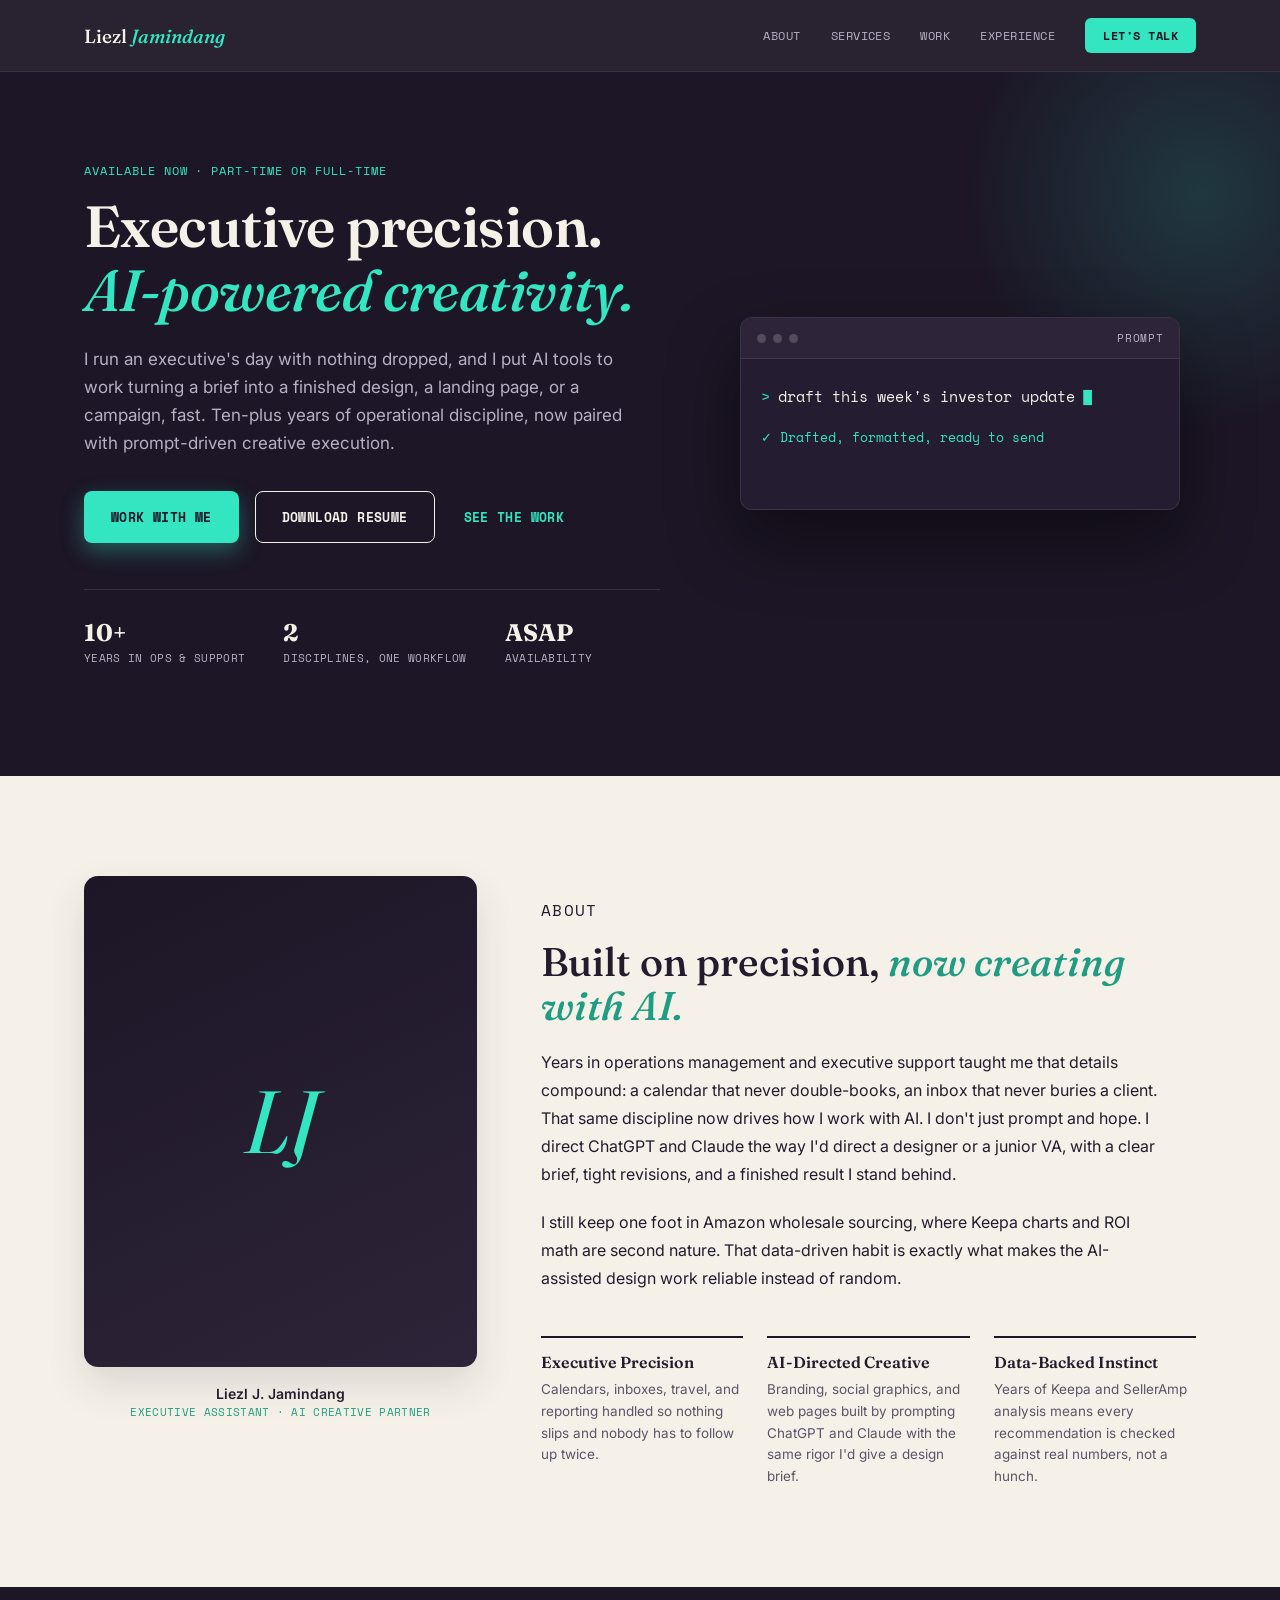
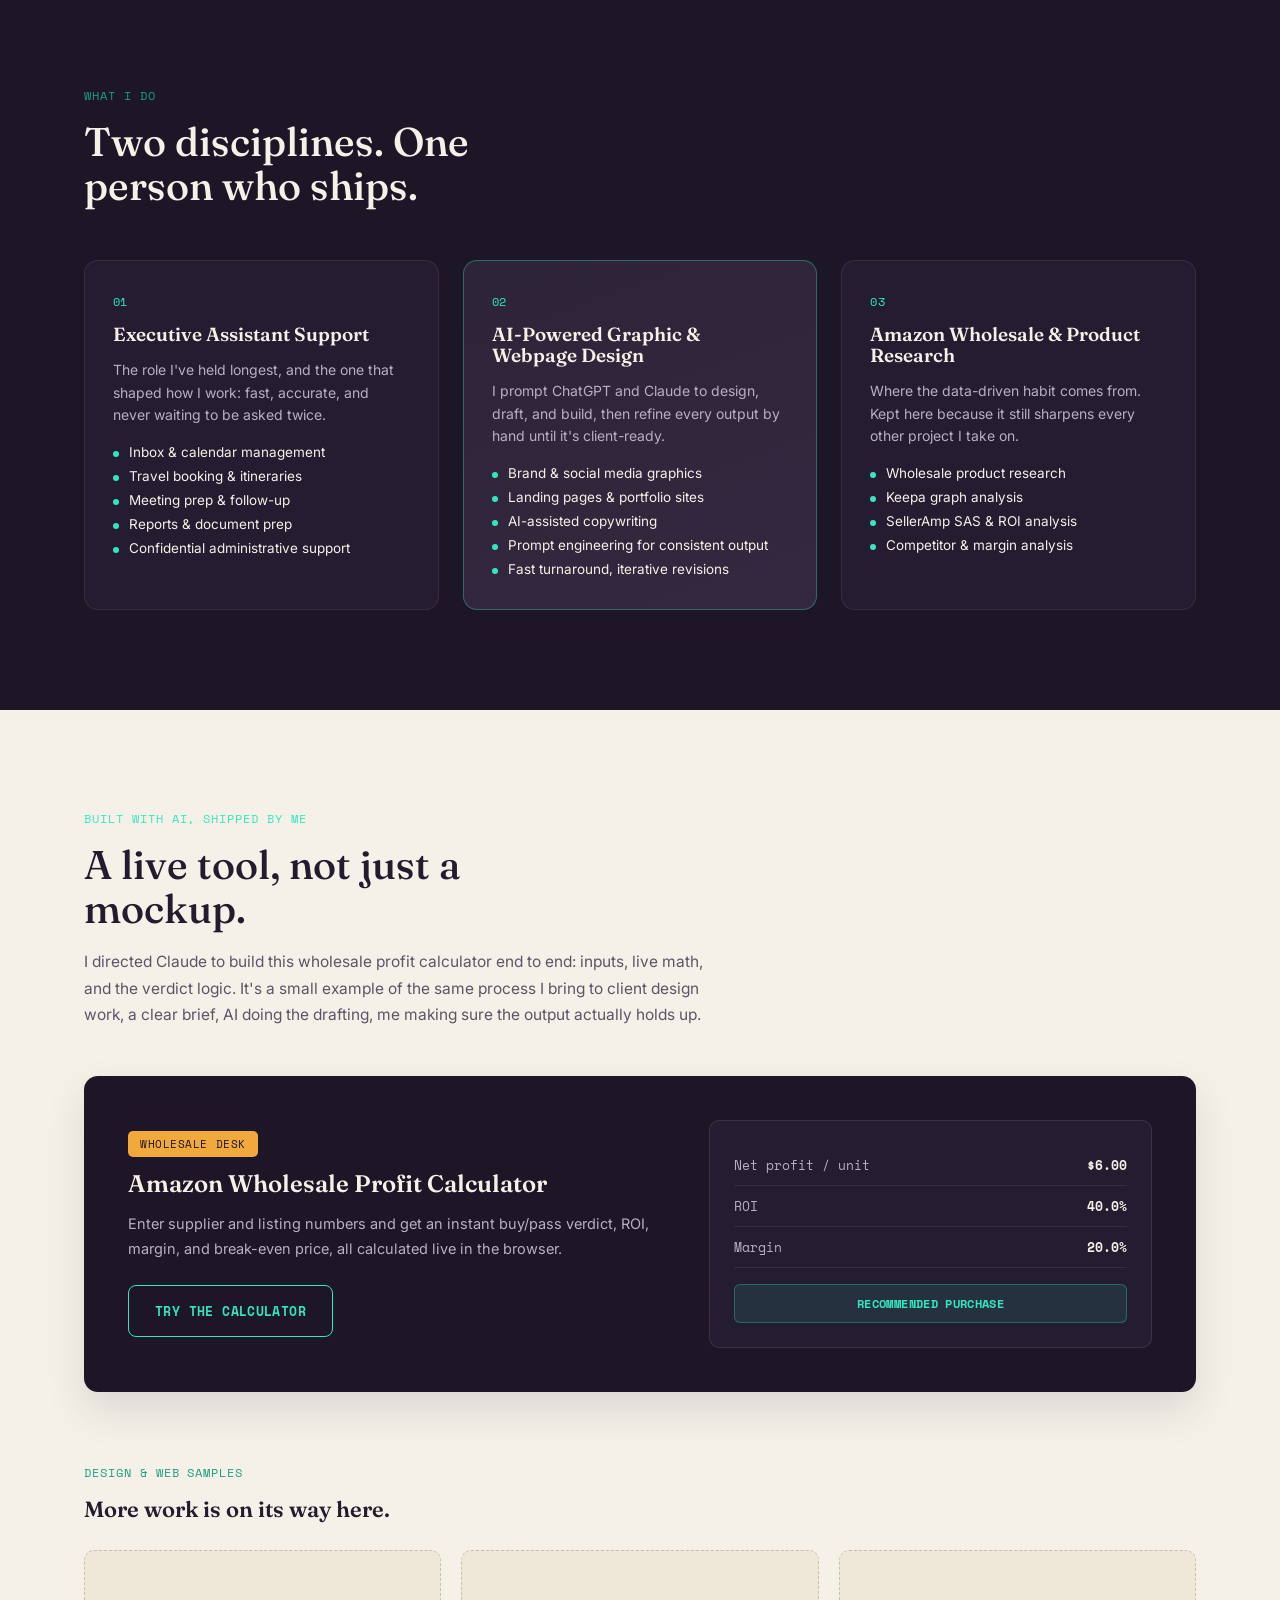
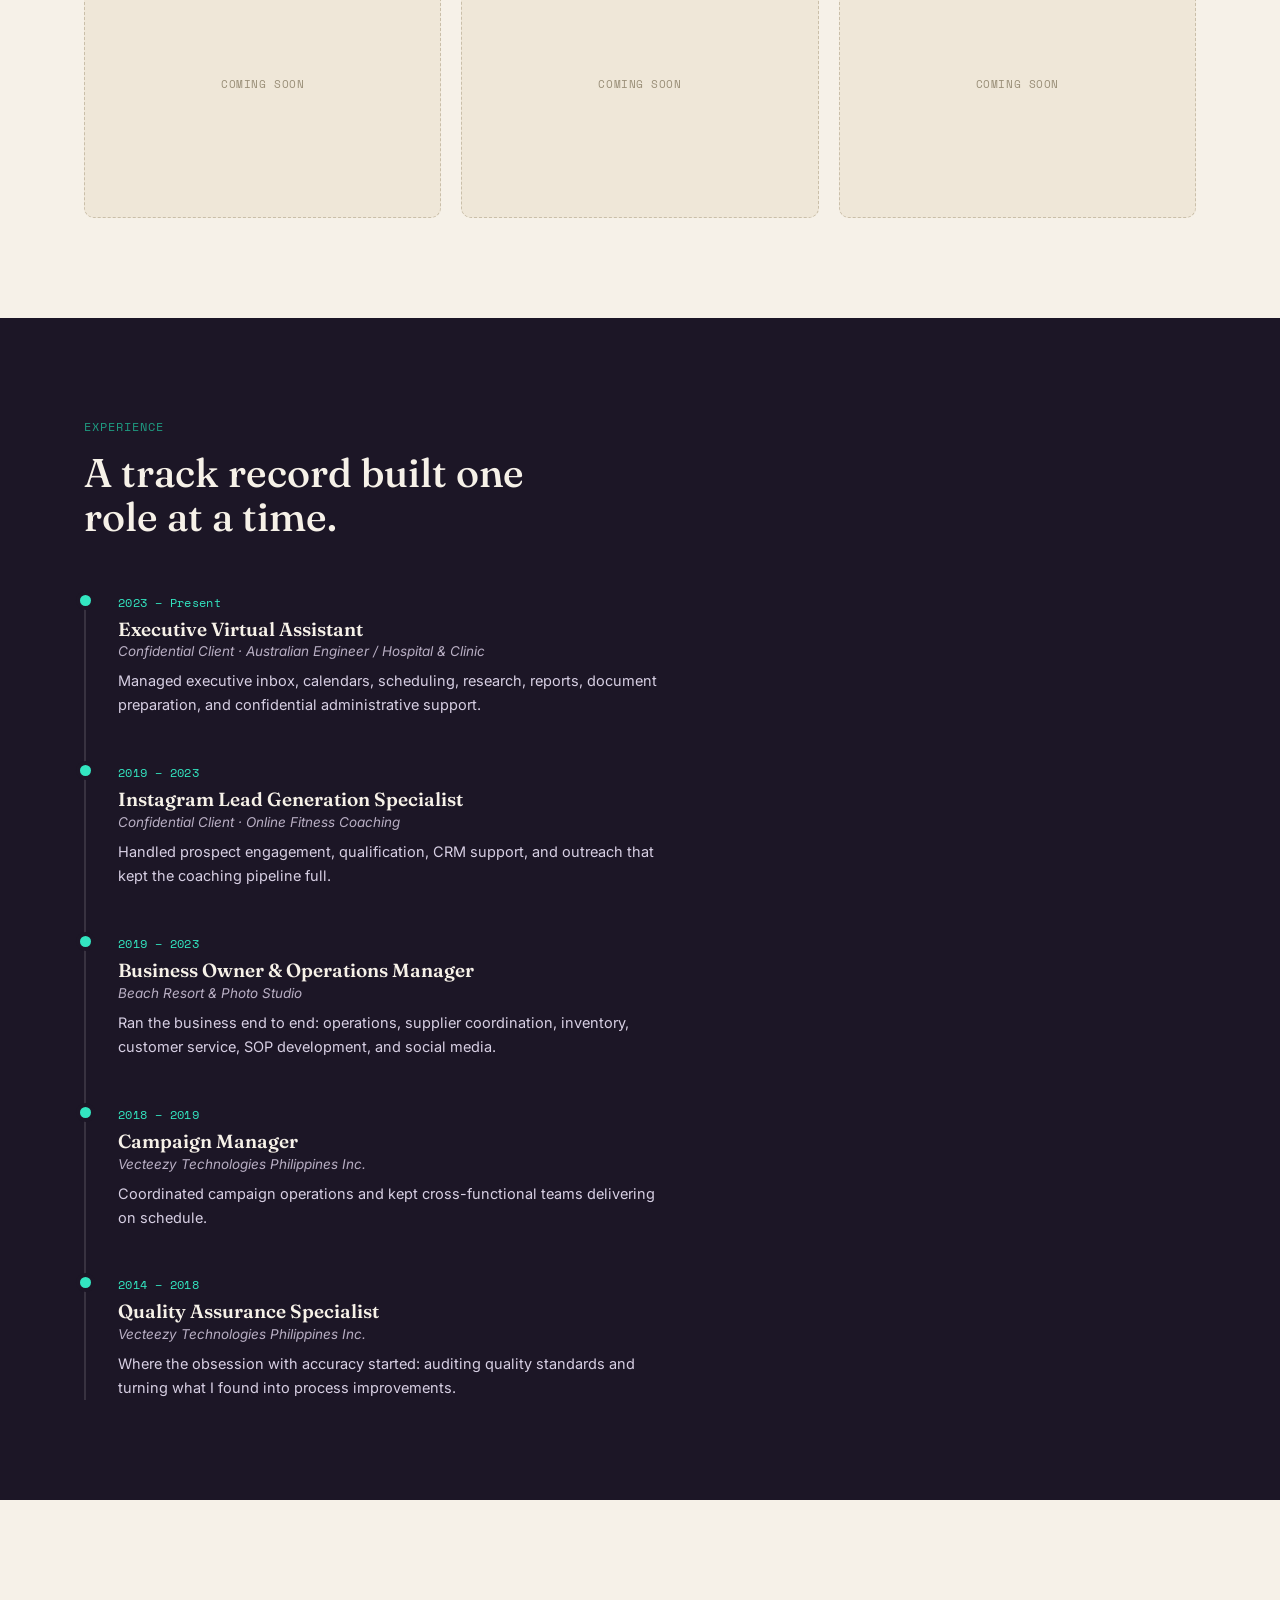
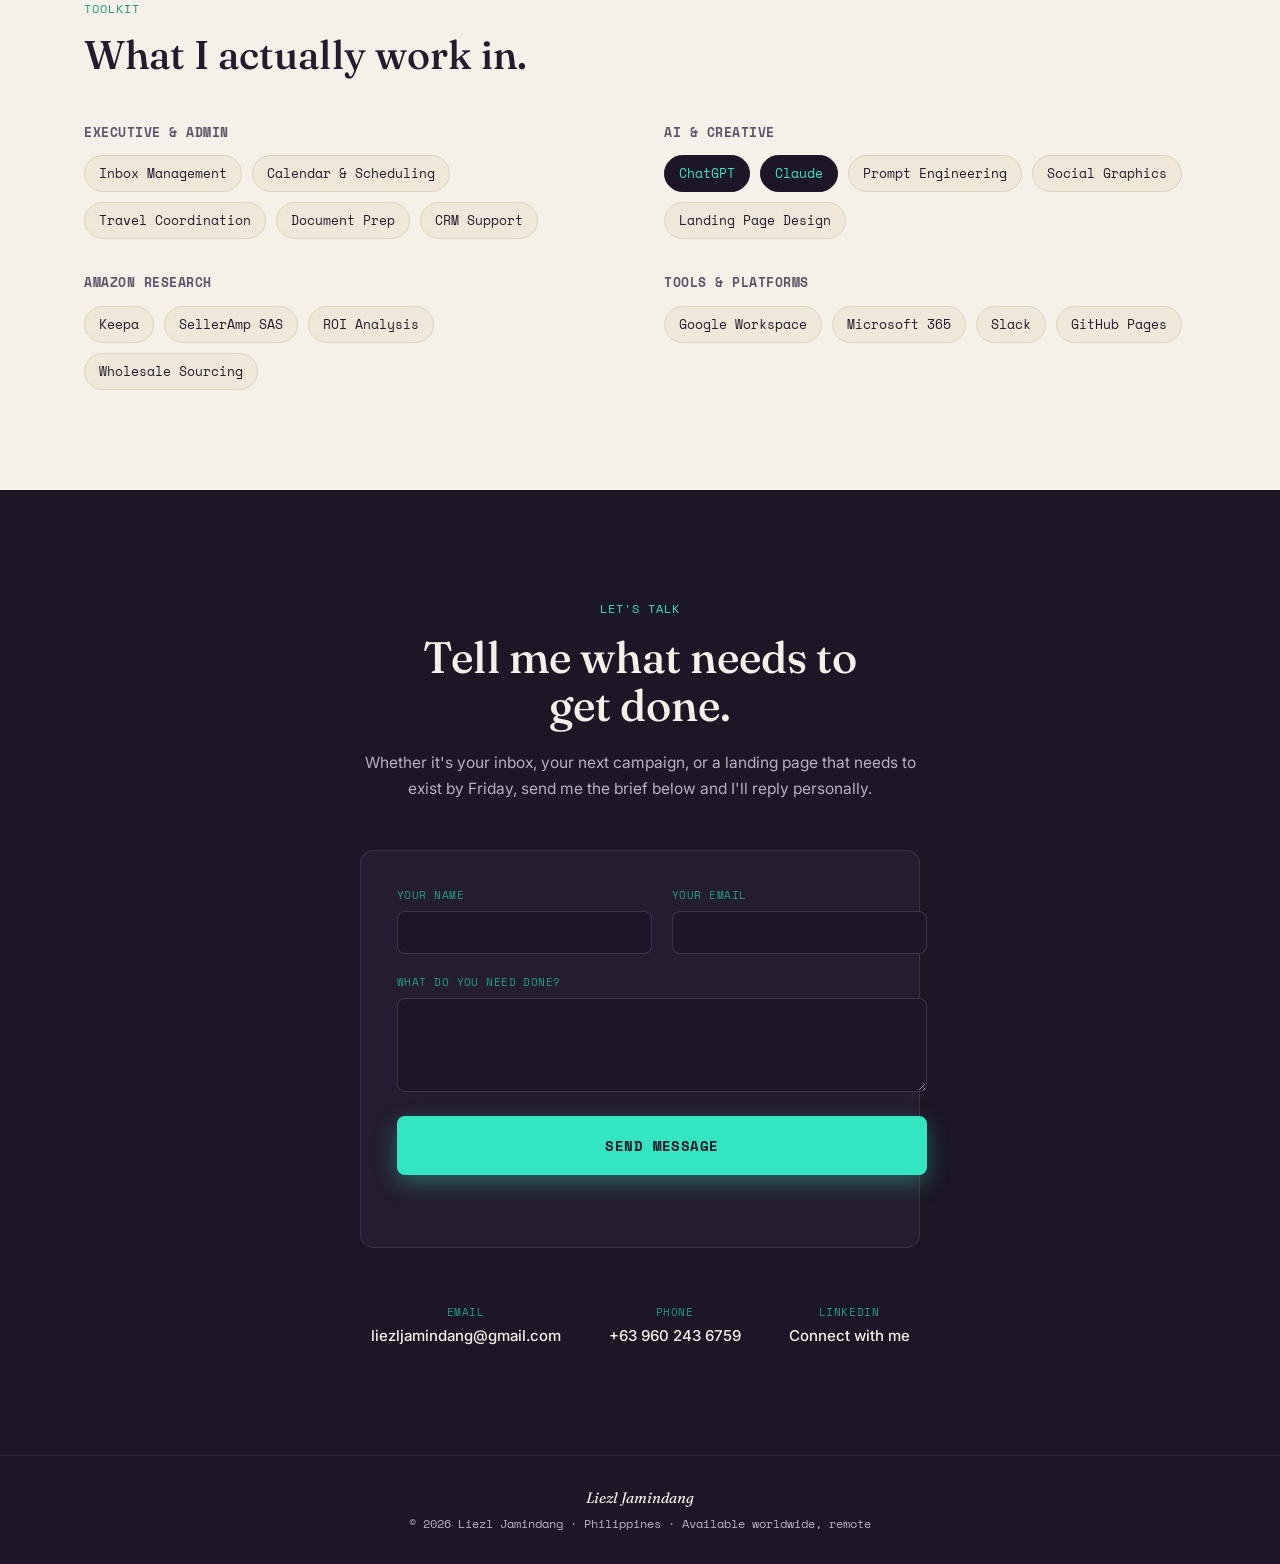
==== index.html @ a55df488 "Add files via upload" ====
<!DOCTYPE html>
<html lang="en">
<head>
<meta charset="UTF-8">
<meta name="viewport" content="width=device-width, initial-scale=1.0">
<title>Liezl Jamindang | Executive Assistant &amp; AI-Powered Creative Partner</title>
<meta name="description" content="Liezl Jamindang — Executive Assistant, AI-powered graphic artist and webpage designer. Calendars run clean, inboxes stay at zero, and AI tools turn a brief into a finished design fast.">
<link rel="preconnect" href="https://fonts.googleapis.com">
<link rel="preconnect" href="https://fonts.gstatic.com" crossorigin>
<link href="https://fonts.googleapis.com/css2?family=Fraunces:ital,opsz,wght@0,9..144,400;0,9..144,500;0,9..144,600;0,9..144,700;1,9..144,500&family=Space+Mono:wght@400;700&family=Inter:wght@400;500;600;700&display=swap" rel="stylesheet">
<link rel="stylesheet" href="styles.css">
</head>
<body>

<!-- ============ NAV ============ -->
<header class="site-header">
  <div class="wrap header-inner">
    <a class="brand" href="#top">Liezl <em>Jamindang</em></a>
    <nav class="main-nav" id="mainNav">
      <a href="#about">About</a>
      <a href="#services">Services</a>
      <a href="#work">Work</a>
      <a href="#experience">Experience</a>
      <a href="#contact" class="nav-cta">Let's Talk</a>
    </nav>
    <button class="nav-toggle" id="navToggle" aria-label="Toggle navigation" aria-expanded="false" aria-controls="mainNav">
      <span></span><span></span><span></span>
    </button>
  </div>
</header>

<!-- ============ HERO ============ -->
<section class="hero" id="top">
  <div class="wrap hero-inner">
    <div class="hero-copy">
      <p class="eyebrow">Available now &middot; Part-time or full-time</p>
      <h1>Executive precision.<br><span class="accent">AI-powered creativity.</span></h1>
      <p class="hero-sub">I run an executive's day with nothing dropped, and I put AI tools to work turning a brief into a finished design, a landing page, or a campaign, fast. Ten-plus years of operational discipline, now paired with prompt-driven creative execution.</p>

      <div class="hero-actions">
        <a href="#contact" class="btn btn-primary">Work With Me</a>
        <a href="assets/Liezl_Jamindang_Resume.pdf" class="btn btn-outline" target="_blank" rel="noopener" download>Download Resume</a>
        <a href="#work" class="btn btn-ghost">See the Work</a>
      </div>

      <ul class="hero-stats">
        <li><strong>10+</strong><span>years in ops &amp; support</span></li>
        <li><strong>2</strong><span>disciplines, one workflow</span></li>
        <li><strong>ASAP</strong><span>availability</span></li>
      </ul>
    </div>

    <div class="hero-terminal" aria-hidden="true">
      <div class="terminal-window">
        <div class="terminal-bar">
          <span class="terminal-dot"></span><span class="terminal-dot"></span><span class="terminal-dot"></span>
          <span class="terminal-label">prompt</span>
        </div>
        <div class="terminal-body">
          <p class="terminal-line">
            <span class="terminal-prompt">&gt;</span>
            <span class="terminal-text" id="terminalText"></span><span class="terminal-cursor" id="terminalCursor">&#9608;</span>
          </p>
          <p class="terminal-result" id="terminalResult"></p>
        </div>
      </div>
    </div>
  </div>
</section>

<!-- ============ ABOUT ============ -->
<section class="about" id="about">
  <div class="wrap about-inner">
    <div class="about-portrait">
      <div class="portrait-frame">
        <span class="portrait-initials">LJ</span>
      </div>
      <p class="portrait-caption">Liezl J. Jamindang<br><span>Executive Assistant &middot; AI Creative Partner</span></p>
    </div>

    <div class="about-copy">
      <p class="eyebrow">About</p>
      <h2>Built on precision, <em>now creating with AI.</em></h2>
      <p>Years in operations management and executive support taught me that details compound: a calendar that never double-books, an inbox that never buries a client. That same discipline now drives how I work with AI. I don't just prompt and hope. I direct ChatGPT and Claude the way I'd direct a designer or a junior VA, with a clear brief, tight revisions, and a finished result I stand behind.</p>
      <p>I still keep one foot in Amazon wholesale sourcing, where Keepa charts and ROI math are second nature. That data-driven habit is exactly what makes the AI-assisted design work reliable instead of random.</p>

      <div class="pillars">
        <div class="pillar">
          <h3>Executive Precision</h3>
          <p>Calendars, inboxes, travel, and reporting handled so nothing slips and nobody has to follow up twice.</p>
        </div>
        <div class="pillar">
          <h3>AI-Directed Creative</h3>
          <p>Branding, social graphics, and web pages built by prompting ChatGPT and Claude with the same rigor I'd give a design brief.</p>
        </div>
        <div class="pillar">
          <h3>Data-Backed Instinct</h3>
          <p>Years of Keepa and SellerAmp analysis means every recommendation is checked against real numbers, not a hunch.</p>
        </div>
      </div>
    </div>
  </div>
</section>

<!-- ============ SERVICES ============ -->
<section class="services" id="services">
  <div class="wrap">
    <p class="eyebrow eyebrow-light">What I Do</p>
    <h2>Two disciplines. One person who ships.</h2>

    <div class="service-grid">
      <article class="service-card">
        <span class="service-index">01</span>
        <h3>Executive Assistant Support</h3>
        <p>The role I've held longest, and the one that shaped how I work: fast, accurate, and never waiting to be asked twice.</p>
        <ul>
          <li>Inbox &amp; calendar management</li>
          <li>Travel booking &amp; itineraries</li>
          <li>Meeting prep &amp; follow-up</li>
          <li>Reports &amp; document prep</li>
          <li>Confidential administrative support</li>
        </ul>
      </article>

      <article class="service-card service-card-accent">
        <span class="service-index">02</span>
        <h3>AI-Powered Graphic &amp; Webpage Design</h3>
        <p>I prompt ChatGPT and Claude to design, draft, and build, then refine every output by hand until it's client-ready.</p>
        <ul>
          <li>Brand &amp; social media graphics</li>
          <li>Landing pages &amp; portfolio sites</li>
          <li>AI-assisted copywriting</li>
          <li>Prompt engineering for consistent output</li>
          <li>Fast turnaround, iterative revisions</li>
        </ul>
      </article>

      <article class="service-card">
        <span class="service-index">03</span>
        <h3>Amazon Wholesale &amp; Product Research</h3>
        <p>Where the data-driven habit comes from. Kept here because it still sharpens every other project I take on.</p>
        <ul>
          <li>Wholesale product research</li>
          <li>Keepa graph analysis</li>
          <li>SellerAmp SAS &amp; ROI analysis</li>
          <li>Competitor &amp; margin analysis</li>
        </ul>
      </article>
    </div>
  </div>
</section>

<!-- ============ FEATURED BUILD ============ -->
<section class="build" id="work">
  <div class="wrap build-inner">
    <p class="eyebrow">Built With AI, Shipped By Me</p>
    <h2>A live tool, not just a mockup.</h2>
    <p class="build-sub">I directed Claude to build this wholesale profit calculator end to end: inputs, live math, and the verdict logic. It's a small example of the same process I bring to client design work, a clear brief, AI doing the drafting, me making sure the output actually holds up.</p>

    <div class="build-card">
      <div class="build-card-copy">
        <span class="build-tag">Wholesale Desk</span>
        <h3>Amazon Wholesale Profit Calculator</h3>
        <p>Enter supplier and listing numbers and get an instant buy/pass verdict, ROI, margin, and break-even price, all calculated live in the browser.</p>
        <a href="https://profit-vibe-calculator-liezljamindang.replit.app" class="btn btn-outline" target="_blank" rel="noopener">Try the Calculator</a>
      </div>
      <div class="build-card-preview" aria-hidden="true">
        <div class="preview-row"><span>Net profit / unit</span><strong>$6.00</strong></div>
        <div class="preview-row"><span>ROI</span><strong>40.0%</strong></div>
        <div class="preview-row"><span>Margin</span><strong>20.0%</strong></div>
        <div class="preview-verdict">Recommended Purchase</div>
      </div>
    </div>

    <div class="portfolio-note">
      <p class="eyebrow eyebrow-light">Design &amp; Web Samples</p>
      <h3>More work is on its way here.</h3>
      <div class="portfolio-grid">
        <div class="portfolio-placeholder"><span>Coming Soon</span></div>
        <div class="portfolio-placeholder"><span>Coming Soon</span></div>
        <div class="portfolio-placeholder"><span>Coming Soon</span></div>
      </div>
    </div>
  </div>
</section>

<!-- ============ EXPERIENCE ============ -->
<section class="experience" id="experience">
  <div class="wrap">
    <p class="eyebrow eyebrow-light">Experience</p>
    <h2>A track record built one role at a time.</h2>

    <div class="timeline">
      <div class="timeline-item">
        <span class="timeline-date">2023 &ndash; Present</span>
        <h3>Executive Virtual Assistant</h3>
        <p class="timeline-org">Confidential Client &middot; Australian Engineer / Hospital &amp; Clinic</p>
        <p>Managed executive inbox, calendars, scheduling, research, reports, document preparation, and confidential administrative support.</p>
      </div>
      <div class="timeline-item">
        <span class="timeline-date">2019 &ndash; 2023</span>
        <h3>Instagram Lead Generation Specialist</h3>
        <p class="timeline-org">Confidential Client &middot; Online Fitness Coaching</p>
        <p>Handled prospect engagement, qualification, CRM support, and outreach that kept the coaching pipeline full.</p>
      </div>
      <div class="timeline-item">
        <span class="timeline-date">2019 &ndash; 2023</span>
        <h3>Business Owner &amp; Operations Manager</h3>
        <p class="timeline-org">Beach Resort &amp; Photo Studio</p>
        <p>Ran the business end to end: operations, supplier coordination, inventory, customer service, SOP development, and social media.</p>
      </div>
      <div class="timeline-item">
        <span class="timeline-date">2018 &ndash; 2019</span>
        <h3>Campaign Manager</h3>
        <p class="timeline-org">Vecteezy Technologies Philippines Inc.</p>
        <p>Coordinated campaign operations and kept cross-functional teams delivering on schedule.</p>
      </div>
      <div class="timeline-item">
        <span class="timeline-date">2014 &ndash; 2018</span>
        <h3>Quality Assurance Specialist</h3>
        <p class="timeline-org">Vecteezy Technologies Philippines Inc.</p>
        <p>Where the obsession with accuracy started: auditing quality standards and turning what I found into process improvements.</p>
      </div>
    </div>
  </div>
</section>

<!-- ============ SKILLS ============ -->
<section class="skills">
  <div class="wrap">
    <p class="eyebrow eyebrow-light">Toolkit</p>
    <h2>What I actually work in.</h2>

    <div class="skills-grid">
      <div class="skill-group">
        <h3>Executive &amp; Admin</h3>
        <div class="tag-row">
          <span class="tag">Inbox Management</span>
          <span class="tag">Calendar &amp; Scheduling</span>
          <span class="tag">Travel Coordination</span>
          <span class="tag">Document Prep</span>
          <span class="tag">CRM Support</span>
        </div>
      </div>
      <div class="skill-group">
        <h3>AI &amp; Creative</h3>
        <div class="tag-row">
          <span class="tag tag-accent">ChatGPT</span>
          <span class="tag tag-accent">Claude</span>
          <span class="tag">Prompt Engineering</span>
          <span class="tag">Social Graphics</span>
          <span class="tag">Landing Page Design</span>
        </div>
      </div>
      <div class="skill-group">
        <h3>Amazon Research</h3>
        <div class="tag-row">
          <span class="tag">Keepa</span>
          <span class="tag">SellerAmp SAS</span>
          <span class="tag">ROI Analysis</span>
          <span class="tag">Wholesale Sourcing</span>
        </div>
      </div>
      <div class="skill-group">
        <h3>Tools &amp; Platforms</h3>
        <div class="tag-row">
          <span class="tag">Google Workspace</span>
          <span class="tag">Microsoft 365</span>
          <span class="tag">Slack</span>
          <span class="tag">GitHub Pages</span>
        </div>
      </div>
    </div>
  </div>
</section>

<!-- ============ CONTACT ============ -->
<section class="contact" id="contact">
  <div class="wrap contact-inner">
    <p class="eyebrow">Let's Talk</p>
    <h2>Tell me what needs to get done.</h2>
    <p class="contact-sub">Whether it's your inbox, your next campaign, or a landing page that needs to exist by Friday, send me the brief below and I'll reply personally.</p>

    <form class="contact-form" id="contactForm" novalidate>
      <div class="form-row">
        <label for="cfName">Your name</label>
        <input type="text" id="cfName" name="name" required autocomplete="name">
      </div>
      <div class="form-row">
        <label for="cfEmail">Your email</label>
        <input type="email" id="cfEmail" name="email" required autocomplete="email">
      </div>
      <div class="form-row form-row-full">
        <label for="cfMessage">What do you need done?</label>
        <textarea id="cfMessage" name="message" rows="4" required></textarea>
      </div>
      <button type="submit" class="btn btn-primary btn-large form-submit">Send Message</button>
      <p class="form-status" id="formStatus" role="status" aria-live="polite"></p>
    </form>

    <div class="contact-links">
      <a href="mailto:liezljamindang@gmail.com" class="contact-link">
        <span class="contact-label">Email</span>
        <span>liezljamindang@gmail.com</span>
      </a>
      <a href="tel:+639602436759" class="contact-link">
        <span class="contact-label">Phone</span>
        <span>+63 960 243 6759</span>
      </a>
      <a href="#" class="contact-link" id="linkedinLink">
        <span class="contact-label">LinkedIn</span>
        <span>Connect with me</span>
      </a>
    </div>
  </div>
</section>

<!-- ============ FOOTER ============ -->
<footer class="site-footer">
  <div class="wrap footer-inner">
    <span class="footer-brand">Liezl Jamindang</span>
    <p class="footer-copy">&copy; <span id="year"></span> Liezl Jamindang &middot; Philippines &middot; Available worldwide, remote</p>
  </div>
</footer>

<script src="script.js"></script>
</body>
</html>
---- styles.css ----
/* ============================================
   Design tokens
   ============================================ */
:root{
  --ink:#1C1626;
  --ink-2:#241C30;
  --ink-3:#2E2439;
  --paper:#F6F1E8;
  --paper-2:#EFE7D8;
  --cyan:#33E6C1;
  --cyan-dim:#1F9C82;
  --gold:#F2A93C;
  --muted:#B9AFC4;
  --charcoal:#241C2E;
  --white:#FFFFFF;

  --font-display:'Fraunces', serif;
  --font-mono:'Space Mono', monospace;
  --font-body:'Inter', sans-serif;

  --radius:14px;
  --wrap:1160px;
  --shadow-card:0 18px 40px rgba(28,22,38,0.12);
}

*,*::before,*::after{ box-sizing:border-box; }
html{ scroll-behavior:smooth; }
body{
  margin:0;
  font-family:var(--font-body);
  color:var(--charcoal);
  background:var(--paper);
  -webkit-font-smoothing:antialiased;
}
img{ max-width:100%; display:block; }
a{ color:inherit; text-decoration:none; }
ul{ list-style:none; margin:0; padding:0; }
h1,h2,h3{ font-family:var(--font-display); margin:0; line-height:1.1; }
p{ margin:0; }

.wrap{ max-width:var(--wrap); margin:0 auto; padding:0 24px; }

:focus-visible{ outline:3px solid var(--cyan); outline-offset:3px; }

@media (prefers-reduced-motion: reduce){
  *{ animation-duration:0.001ms !important; animation-iteration-count:1 !important; transition-duration:0.001ms !important; scroll-behavior:auto !important; }
}

/* ============================================
   Buttons
   ============================================ */
.btn{
  display:inline-flex;
  align-items:center;
  justify-content:center;
  gap:8px;
  font-family:var(--font-mono);
  font-weight:700;
  font-size:13px;
  letter-spacing:0.03em;
  text-transform:uppercase;
  padding:15px 26px;
  border-radius:8px;
  border:1.5px solid transparent;
  cursor:pointer;
  transition:transform 0.15s ease, box-shadow 0.15s ease, background 0.15s ease, color 0.15s ease;
}
.btn-primary{
  background:var(--cyan);
  color:var(--ink);
  box-shadow:0 8px 22px rgba(51,230,193,0.35);
}
.btn-primary:hover{ transform:translateY(-2px); box-shadow:0 14px 28px rgba(51,230,193,0.45); }
.btn-outline{
  background:transparent;
  border-color:currentColor;
  color:inherit;
}
.btn-outline:hover{ background:var(--charcoal); color:var(--paper); border-color:var(--charcoal); }
.btn-ghost{
  background:transparent;
  border-color:transparent;
  color:var(--cyan);
  padding:15px 12px;
}
.btn-ghost:hover{ color:var(--paper); }
.btn-large{ padding:18px 36px; font-size:14px; margin-top:36px; }

/* ============================================
   Header
   ============================================ */
.site-header{
  position:sticky; top:0; z-index:50;
  background:rgba(28,22,38,0.94);
  border-bottom:1px solid rgba(255,255,255,0.08);
}
.header-inner{
  display:flex; align-items:center; justify-content:space-between;
  padding-top:18px; padding-bottom:18px;
}
.brand{
  font-family:var(--font-display);
  font-size:19px;
  font-weight:500;
  color:var(--paper);
}
.brand em{ font-style:italic; color:var(--cyan); }

.main-nav{ display:flex; align-items:center; gap:30px; }
.main-nav a{
  font-family:var(--font-mono);
  font-size:12px;
  letter-spacing:0.04em;
  text-transform:uppercase;
  color:var(--muted);
  transition:color 0.15s ease;
}
.main-nav a:hover{ color:var(--cyan); }
.main-nav a.nav-cta{
  background:var(--cyan);
  color:var(--ink);
  padding:9px 18px;
  border-radius:6px;
  font-weight:700;
}
.main-nav a.nav-cta:hover{ background:var(--white); color:var(--ink); }

.nav-toggle{
  display:none;
  flex-direction:column;
  gap:5px;
  background:none;
  border:none;
  cursor:pointer;
  padding:8px;
}
.nav-toggle span{ width:24px; height:2px; background:var(--paper); display:block; transition:transform 0.25s ease, opacity 0.25s ease; }
.nav-toggle.is-active span:nth-child(1){ transform:translateY(7px) rotate(45deg); }
.nav-toggle.is-active span:nth-child(2){ opacity:0; }
.nav-toggle.is-active span:nth-child(3){ transform:translateY(-7px) rotate(-45deg); }

/* ============================================
   Hero
   ============================================ */
.hero{
  background:var(--ink);
  color:var(--paper);
  padding:90px 0 110px;
  position:relative;
  overflow:hidden;
}
.hero::before{
  content:'';
  position:absolute;
  top:-120px; right:-160px;
  width:480px; height:480px;
  border-radius:50%;
  background:radial-gradient(circle, rgba(51,230,193,0.16) 0%, transparent 70%);
  pointer-events:none;
}
.hero-inner{
  position:relative; z-index:1;
  display:grid;
  grid-template-columns:1.1fr 0.9fr;
  gap:64px;
  align-items:center;
}

.eyebrow{
  font-family:var(--font-mono);
  font-size:12px;
  letter-spacing:0.08em;
  text-transform:uppercase;
  color:var(--cyan);
  margin:0 0 16px;
}
.eyebrow-light{ color:var(--cyan-dim); }

.hero h1{
  font-size:clamp(36px, 4.8vw, 58px);
  font-weight:600;
  color:var(--paper);
  letter-spacing:-0.01em;
}
.hero h1 .accent{ font-style:italic; font-weight:500; color:var(--cyan); }

.hero-sub{
  margin-top:22px;
  font-size:17px;
  line-height:1.65;
  color:var(--muted);
  max-width:52ch;
}
.hero-actions{ display:flex; gap:16px; margin-top:34px; flex-wrap:wrap; }
.hero-actions .btn-outline:hover{ background:var(--cyan); color:var(--ink); border-color:var(--cyan); }

.hero-stats{
  display:flex; gap:38px;
  margin-top:46px;
  padding-top:28px;
  border-top:1px solid rgba(255,255,255,0.12);
}
.hero-stats li{ display:flex; flex-direction:column; gap:3px; }
.hero-stats strong{ font-family:var(--font-display); font-size:24px; color:var(--paper); }
.hero-stats span{ font-family:var(--font-mono); font-size:11px; color:var(--muted); text-transform:uppercase; letter-spacing:0.03em; }

/* Terminal signature */
.hero-terminal{ justify-self:center; width:100%; max-width:440px; }
.terminal-window{
  background:var(--ink-2);
  border:1px solid rgba(255,255,255,0.1);
  border-radius:12px;
  box-shadow:0 30px 70px rgba(0,0,0,0.45);
  overflow:hidden;
}
.terminal-bar{
  display:flex; align-items:center; gap:7px;
  padding:12px 16px;
  background:var(--ink-3);
  border-bottom:1px solid rgba(255,255,255,0.08);
}
.terminal-dot{ width:9px; height:9px; border-radius:50%; background:rgba(255,255,255,0.18); }
.terminal-label{
  margin-left:auto;
  font-family:var(--font-mono);
  font-size:10.5px;
  letter-spacing:0.06em;
  text-transform:uppercase;
  color:var(--muted);
}
.terminal-body{ padding:26px 20px 30px; min-height:150px; }
.terminal-line{
  font-family:var(--font-mono);
  font-size:14.5px;
  color:var(--paper);
  line-height:1.6;
  display:flex;
  flex-wrap:wrap;
  gap:8px;
  margin:0;
}
.terminal-prompt{ color:var(--cyan); }
.terminal-text{ word-break:break-word; }
.terminal-cursor{
  color:var(--cyan);
  animation:cursorBlink 1s steps(1) infinite;
}
@keyframes cursorBlink{ 50%{ opacity:0; } }
.terminal-result{
  margin-top:18px;
  font-family:var(--font-mono);
  font-size:13px;
  color:var(--cyan);
  min-height:18px;
  opacity:0;
  transition:opacity 0.3s ease;
}
.terminal-result.is-visible{ opacity:1; }

/* ============================================
   About
   ============================================ */
.about{ padding:100px 0; background:var(--paper); }
.about-inner{
  display:grid;
  grid-template-columns:0.75fr 1.25fr;
  gap:64px;
  align-items:start;
}
.about-portrait{ position:sticky; top:110px; }
.portrait-frame{
  width:100%;
  aspect-ratio:4/5;
  border-radius:var(--radius);
  background:linear-gradient(155deg, var(--ink) 0%, var(--ink-3) 100%);
  display:flex;
  align-items:center;
  justify-content:center;
  box-shadow:var(--shadow-card);
}
.portrait-initials{
  font-family:var(--font-display);
  font-style:italic;
  font-size:88px;
  color:var(--cyan);
}
.portrait-caption{
  margin-top:18px;
  font-size:14px;
  font-weight:600;
  text-align:center;
}
.portrait-caption span{
  display:block;
  margin-top:2px;
  font-family:var(--font-mono);
  font-size:11px;
  font-weight:400;
  color:var(--cyan-dim);
  text-transform:uppercase;
  letter-spacing:0.03em;
}

.about-copy h2{
  font-size:clamp(28px, 3.4vw, 40px);
  font-weight:500;
}
.about-copy h2 em{ font-style:italic; color:var(--cyan-dim); }
.about-copy p{
  margin-top:20px;
  font-size:16px;
  line-height:1.75;
  color:var(--charcoal);
  max-width:62ch;
}

.pillars{
  margin-top:44px;
  display:grid;
  grid-template-columns:repeat(3, 1fr);
  gap:24px;
}
.pillar{
  border-top:2px solid var(--ink);
  padding-top:16px;
}
.pillar h3{ font-size:16px; font-weight:600; margin-bottom:8px; }
.pillar p{ font-size:13.5px; line-height:1.6; color:#5c5468; margin:0; }

/* ============================================
   Services
   ============================================ */
.services{ padding:100px 0; background:var(--ink); color:var(--paper); }
.services h2{ font-size:clamp(28px, 3.4vw, 40px); font-weight:500; margin-top:8px; max-width:20ch; }

.service-grid{
  display:grid;
  grid-template-columns:repeat(3, 1fr);
  gap:24px;
  margin-top:52px;
}
.service-card{
  background:var(--ink-2);
  border:1px solid rgba(255,255,255,0.08);
  border-radius:var(--radius);
  padding:32px 28px;
  display:flex;
  flex-direction:column;
  gap:14px;
  transition:transform 0.2s ease, border-color 0.2s ease;
}
.service-card:hover{ transform:translateY(-6px); border-color:rgba(51,230,193,0.4); }
.service-card-accent{
  background:linear-gradient(160deg, var(--ink-3) 0%, #33283f 100%);
  border-color:rgba(51,230,193,0.35);
}
.service-index{
  font-family:var(--font-mono);
  font-size:12px;
  color:var(--cyan);
  letter-spacing:0.04em;
}
.service-card h3{ font-size:19px; font-weight:600; }
.service-card > p{ font-size:14px; line-height:1.6; color:var(--muted); }
.service-card ul{ display:flex; flex-direction:column; gap:8px; margin-top:4px; }
.service-card li{
  font-size:13.5px; color:var(--paper);
  padding-left:16px; position:relative;
}
.service-card li::before{
  content:''; position:absolute; left:0; top:7px;
  width:6px; height:6px; border-radius:50%;
  background:var(--cyan);
}

/* ============================================
   Featured build
   ============================================ */
.build{ padding:100px 0; background:var(--paper); }
.build h2{ font-size:clamp(28px, 3.4vw, 40px); font-weight:500; margin-top:8px; max-width:18ch; }
.build-sub{ margin-top:18px; font-size:15.5px; line-height:1.7; color:#5c5468; max-width:62ch; }

.build-card{
  margin-top:48px;
  background:var(--ink);
  color:var(--paper);
  border-radius:var(--radius);
  padding:44px;
  display:grid;
  grid-template-columns:1.1fr 0.9fr;
  gap:40px;
  align-items:center;
  box-shadow:var(--shadow-card);
}
.build-tag{
  display:inline-block;
  font-family:var(--font-mono);
  font-size:11px;
  letter-spacing:0.05em;
  text-transform:uppercase;
  color:var(--ink);
  background:var(--gold);
  padding:5px 12px;
  border-radius:5px;
  margin-bottom:14px;
}
.build-card-copy h3{ font-size:24px; font-weight:600; margin-bottom:14px; }
.build-card-copy p{ font-size:14.5px; line-height:1.7; color:var(--muted); margin-bottom:24px; }
.build-card-copy .btn-outline{ border-color:var(--cyan); color:var(--cyan); }
.build-card-copy .btn-outline:hover{ background:var(--cyan); color:var(--ink); }

.build-card-preview{
  background:var(--ink-2);
  border:1px solid rgba(255,255,255,0.1);
  border-radius:10px;
  padding:24px;
}
.preview-row{
  display:flex; justify-content:space-between;
  padding:10px 0;
  border-bottom:1px solid rgba(255,255,255,0.08);
  font-family:var(--font-mono);
  font-size:13px;
}
.preview-row span{ color:var(--muted); }
.preview-row strong{ color:var(--paper); }
.preview-verdict{
  margin-top:16px;
  text-align:center;
  font-family:var(--font-mono);
  font-size:12px;
  font-weight:700;
  letter-spacing:0.03em;
  text-transform:uppercase;
  color:var(--cyan);
  background:rgba(51,230,193,0.1);
  border:1px solid rgba(51,230,193,0.3);
  border-radius:6px;
  padding:10px;
}

.portfolio-note{ margin-top:72px; }
.portfolio-note h3{ font-size:22px; font-weight:600; margin-top:8px; }
.portfolio-grid{
  display:grid;
  grid-template-columns:repeat(3, 1fr);
  gap:20px;
  margin-top:28px;
}
.portfolio-placeholder{
  aspect-ratio:4/3;
  border-radius:10px;
  border:1.5px dashed #cabfa9;
  background:var(--paper-2);
  display:flex;
  align-items:center;
  justify-content:center;
}
.portfolio-placeholder span{
  font-family:var(--font-mono);
  font-size:11px;
  letter-spacing:0.05em;
  text-transform:uppercase;
  color:#9a8f78;
}

/* ============================================
   Experience timeline
   ============================================ */
.experience{ padding:100px 0; background:var(--ink); color:var(--paper); }
.experience h2{ font-size:clamp(28px, 3.4vw, 40px); font-weight:500; margin-top:8px; max-width:20ch; }

.timeline{
  margin-top:52px;
  display:flex;
  flex-direction:column;
  gap:0;
  border-left:2px solid rgba(255,255,255,0.12);
}
.timeline-item{
  padding:0 0 44px 32px;
  position:relative;
}
.timeline-item::before{
  content:'';
  position:absolute;
  left:-6.5px; top:4px;
  width:11px; height:11px;
  border-radius:50%;
  background:var(--cyan);
  box-shadow:0 0 0 4px var(--ink);
}
.timeline-item:last-child{ padding-bottom:0; }
.timeline-date{
  font-family:var(--font-mono);
  font-size:12px;
  color:var(--cyan);
  letter-spacing:0.03em;
}
.timeline-item h3{ font-size:19px; font-weight:600; margin-top:8px; }
.timeline-org{ font-size:13.5px; color:var(--muted); margin-top:4px; font-style:italic; }
.timeline-item > p:last-child{ font-size:14.5px; line-height:1.65; color:#d7cfe3; margin-top:10px; max-width:60ch; }

/* ============================================
   Skills
   ============================================ */
.skills{ padding:100px 0; background:var(--paper); }
.skills h2{ font-size:clamp(28px, 3.4vw, 40px); font-weight:500; margin-top:8px; max-width:20ch; }

.skills-grid{
  margin-top:48px;
  display:grid;
  grid-template-columns:repeat(2, 1fr);
  gap:36px 48px;
}
.skill-group h3{
  font-family:var(--font-mono);
  font-size:13px;
  text-transform:uppercase;
  letter-spacing:0.04em;
  color:#5c5468;
  margin-bottom:16px;
  font-weight:700;
}
.tag-row{ display:flex; flex-wrap:wrap; gap:10px; }
.tag{
  font-family:var(--font-mono);
  font-size:12.5px;
  padding:8px 14px;
  border-radius:999px;
  background:var(--paper-2);
  border:1px solid #ddd2b8;
  color:var(--charcoal);
}
.tag-accent{
  background:var(--ink);
  color:var(--cyan);
  border-color:var(--ink);
}

/* ============================================
   Contact
   ============================================ */
.contact{ padding:110px 0; background:var(--ink); color:var(--paper); text-align:center; }
.contact h2{ font-size:clamp(30px, 4vw, 44px); font-weight:500; color:var(--paper); max-width:16ch; margin:8px auto 0; }
.contact-sub{ margin:20px auto 0; font-size:15.5px; line-height:1.7; color:var(--muted); max-width:56ch; }

.contact-form{
  margin:48px auto 0;
  max-width:560px;
  text-align:left;
  background:var(--ink-2);
  border:1px solid rgba(255,255,255,0.1);
  border-radius:var(--radius);
  padding:36px;
  display:grid;
  grid-template-columns:1fr 1fr;
  gap:20px;
}
.form-row{ display:flex; flex-direction:column; gap:8px; }
.form-row-full{ grid-column:1 / -1; }
.form-row label{
  font-family:var(--font-mono);
  font-size:11px;
  text-transform:uppercase;
  letter-spacing:0.04em;
  color:var(--cyan-dim);
}
.form-row input,
.form-row textarea{
  font-family:var(--font-body);
  font-size:14.5px;
  padding:12px 14px;
  border:1.5px solid rgba(255,255,255,0.14);
  border-radius:8px;
  background:var(--ink);
  color:var(--paper);
  transition:border-color 0.15s ease;
}
.form-row input:focus,
.form-row textarea:focus{ border-color:var(--cyan); outline:none; }
.form-row textarea{ resize:vertical; }

.form-submit{ grid-column:1 / -1; margin-top:4px; }
.form-status{
  grid-column:1 / -1;
  font-family:var(--font-mono);
  font-size:12.5px;
  min-height:16px;
  color:var(--cyan);
  text-align:center;
}
.form-status.is-error{ color:#ff8a8a; }

.contact-links{
  margin-top:56px;
  display:flex;
  justify-content:center;
  gap:48px;
  flex-wrap:wrap;
}
.contact-link{ display:flex; flex-direction:column; gap:6px; transition:color 0.15s ease; }
.contact-link:hover{ color:var(--cyan); }
.contact-label{
  font-family:var(--font-mono);
  font-size:11px;
  text-transform:uppercase;
  letter-spacing:0.05em;
  color:var(--cyan-dim);
}
.contact-link > span:last-child{ font-size:15px; font-weight:500; }

/* ============================================
   Footer
   ============================================ */
.site-footer{ background:var(--ink); border-top:1px solid rgba(255,255,255,0.08); padding:32px 0; }
.footer-inner{
  display:flex; flex-direction:column; align-items:center; gap:8px;
  text-align:center;
}
.footer-brand{ font-family:var(--font-display); font-style:italic; color:var(--paper); font-size:15px; }
.footer-copy{ font-family:var(--font-mono); font-size:11.5px; color:var(--muted); }

/* ============================================
   Motion — scroll reveal
   ============================================ */
.reveal{ opacity:0; transform:translateY(24px); transition:opacity 0.6s ease, transform 0.6s ease; }
.reveal.is-revealed{ opacity:1; transform:translateY(0); }

/* ============================================
   Responsive
   ============================================ */
@media (max-width: 980px){
  .hero-inner{ grid-template-columns:1fr; }
  .hero-terminal{ justify-self:start; max-width:100%; }
  .about-inner{ grid-template-columns:1fr; }
  .about-portrait{ position:static; max-width:280px; }
  .pillars{ grid-template-columns:1fr; }
  .service-grid{ grid-template-columns:1fr; }
  .build-card{ grid-template-columns:1fr; padding:32px; }
  .portfolio-grid{ grid-template-columns:1fr 1fr; }
  .skills-grid{ grid-template-columns:1fr; }
}

@media (max-width: 720px){
  .main-nav{
    position:absolute; top:100%; left:0; right:0;
    background:var(--ink);
    flex-direction:column;
    align-items:flex-start;
    gap:0;
    max-height:0;
    overflow:hidden;
    transition:max-height 0.25s ease;
    border-bottom:1px solid rgba(255,255,255,0.08);
  }
  .main-nav.is-open{ max-height:320px; }
  .main-nav a{ padding:16px 24px; width:100%; }
  .main-nav a.nav-cta{ margin:12px 24px; width:calc(100% - 48px); text-align:center; }
  .nav-toggle{ display:flex; }

  .hero-stats{ flex-wrap:wrap; gap:24px; }
  .portfolio-grid{ grid-template-columns:1fr; }
  .contact-links{ gap:32px; }
  .contact-form{ grid-template-columns:1fr; padding:26px; }
}
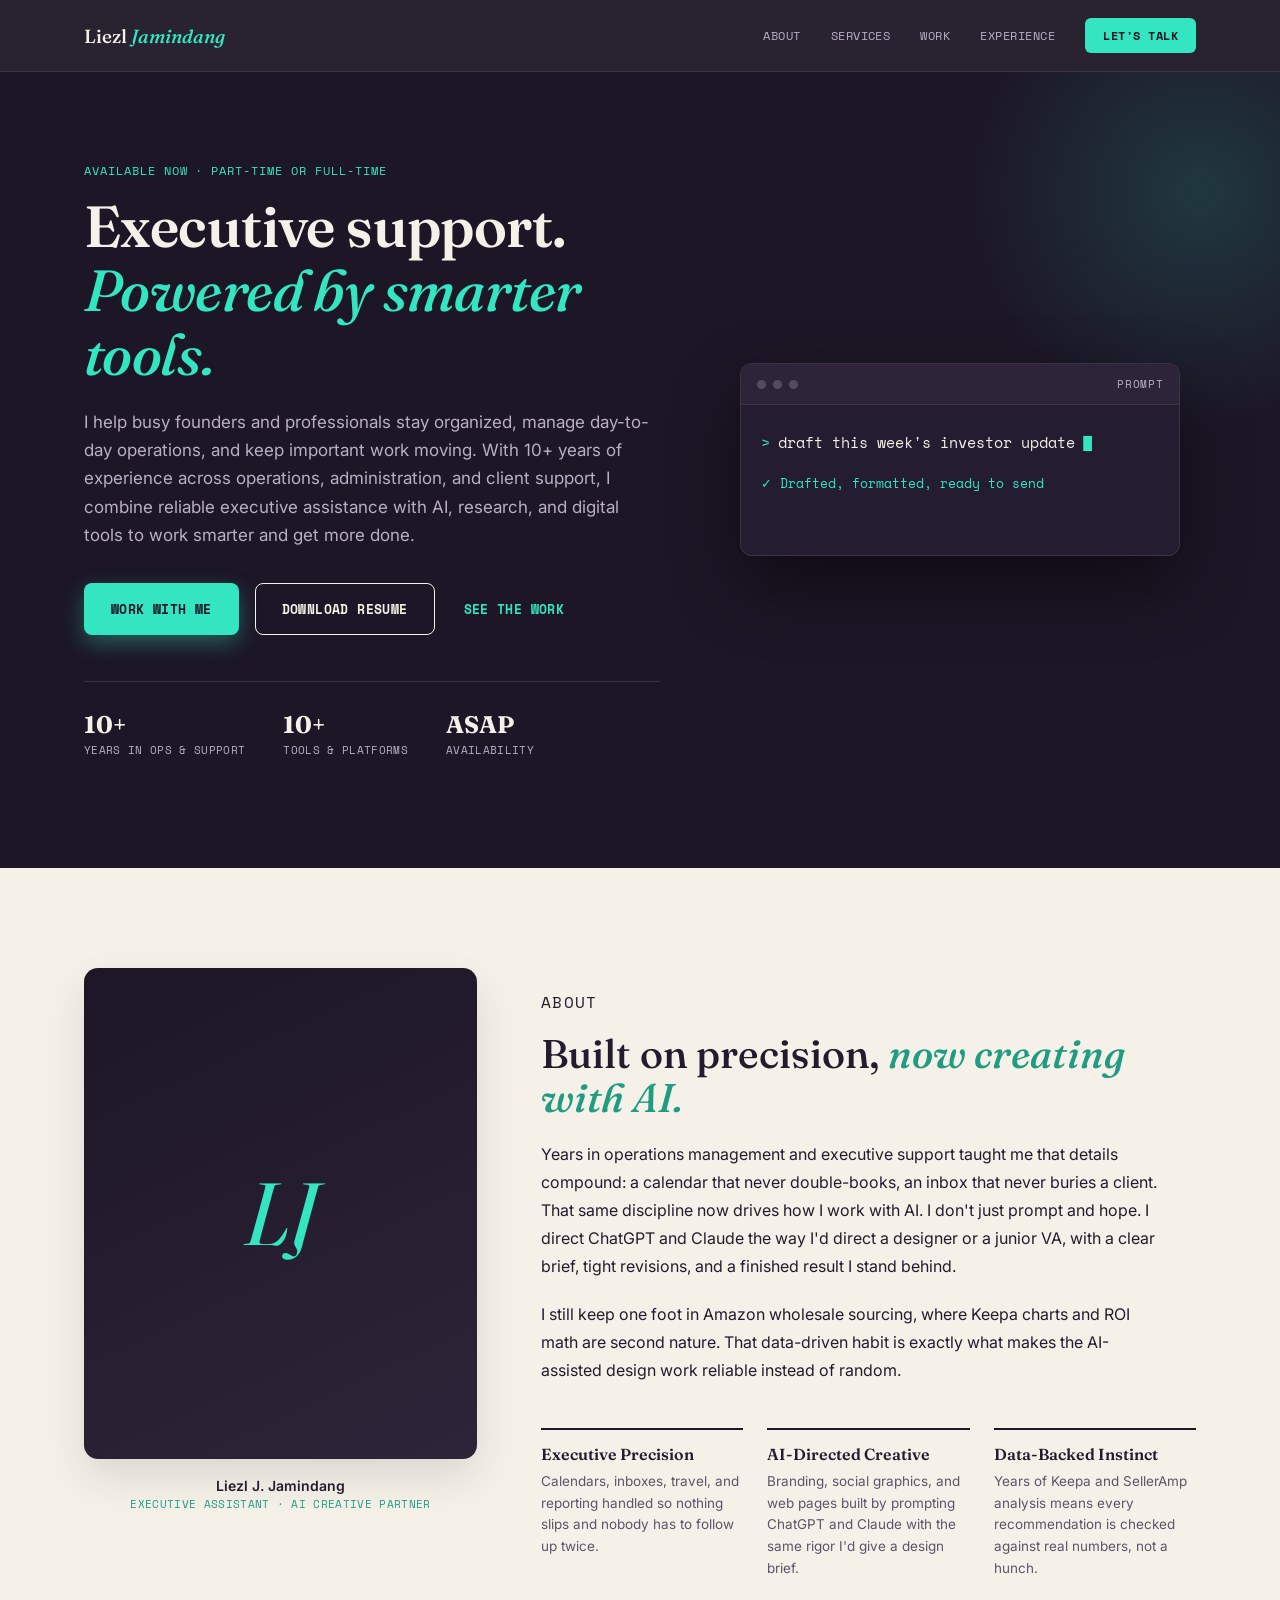
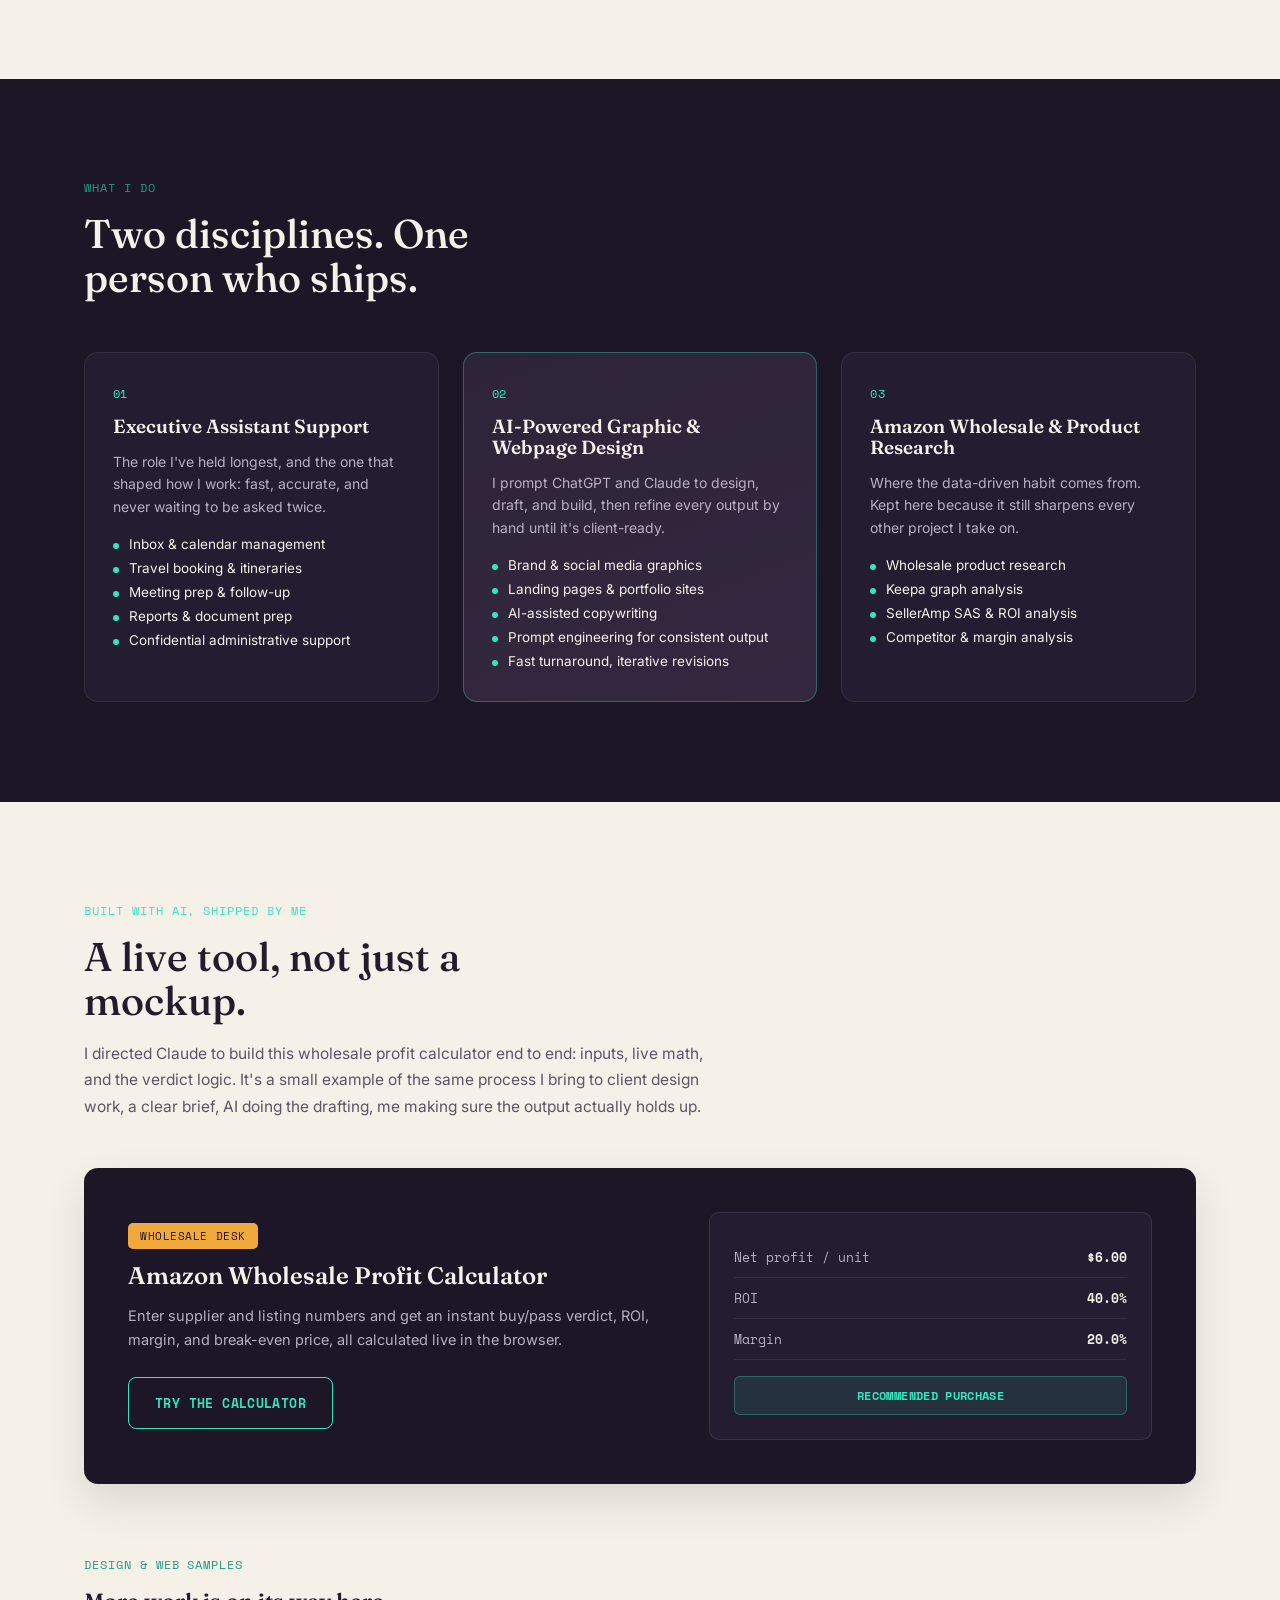
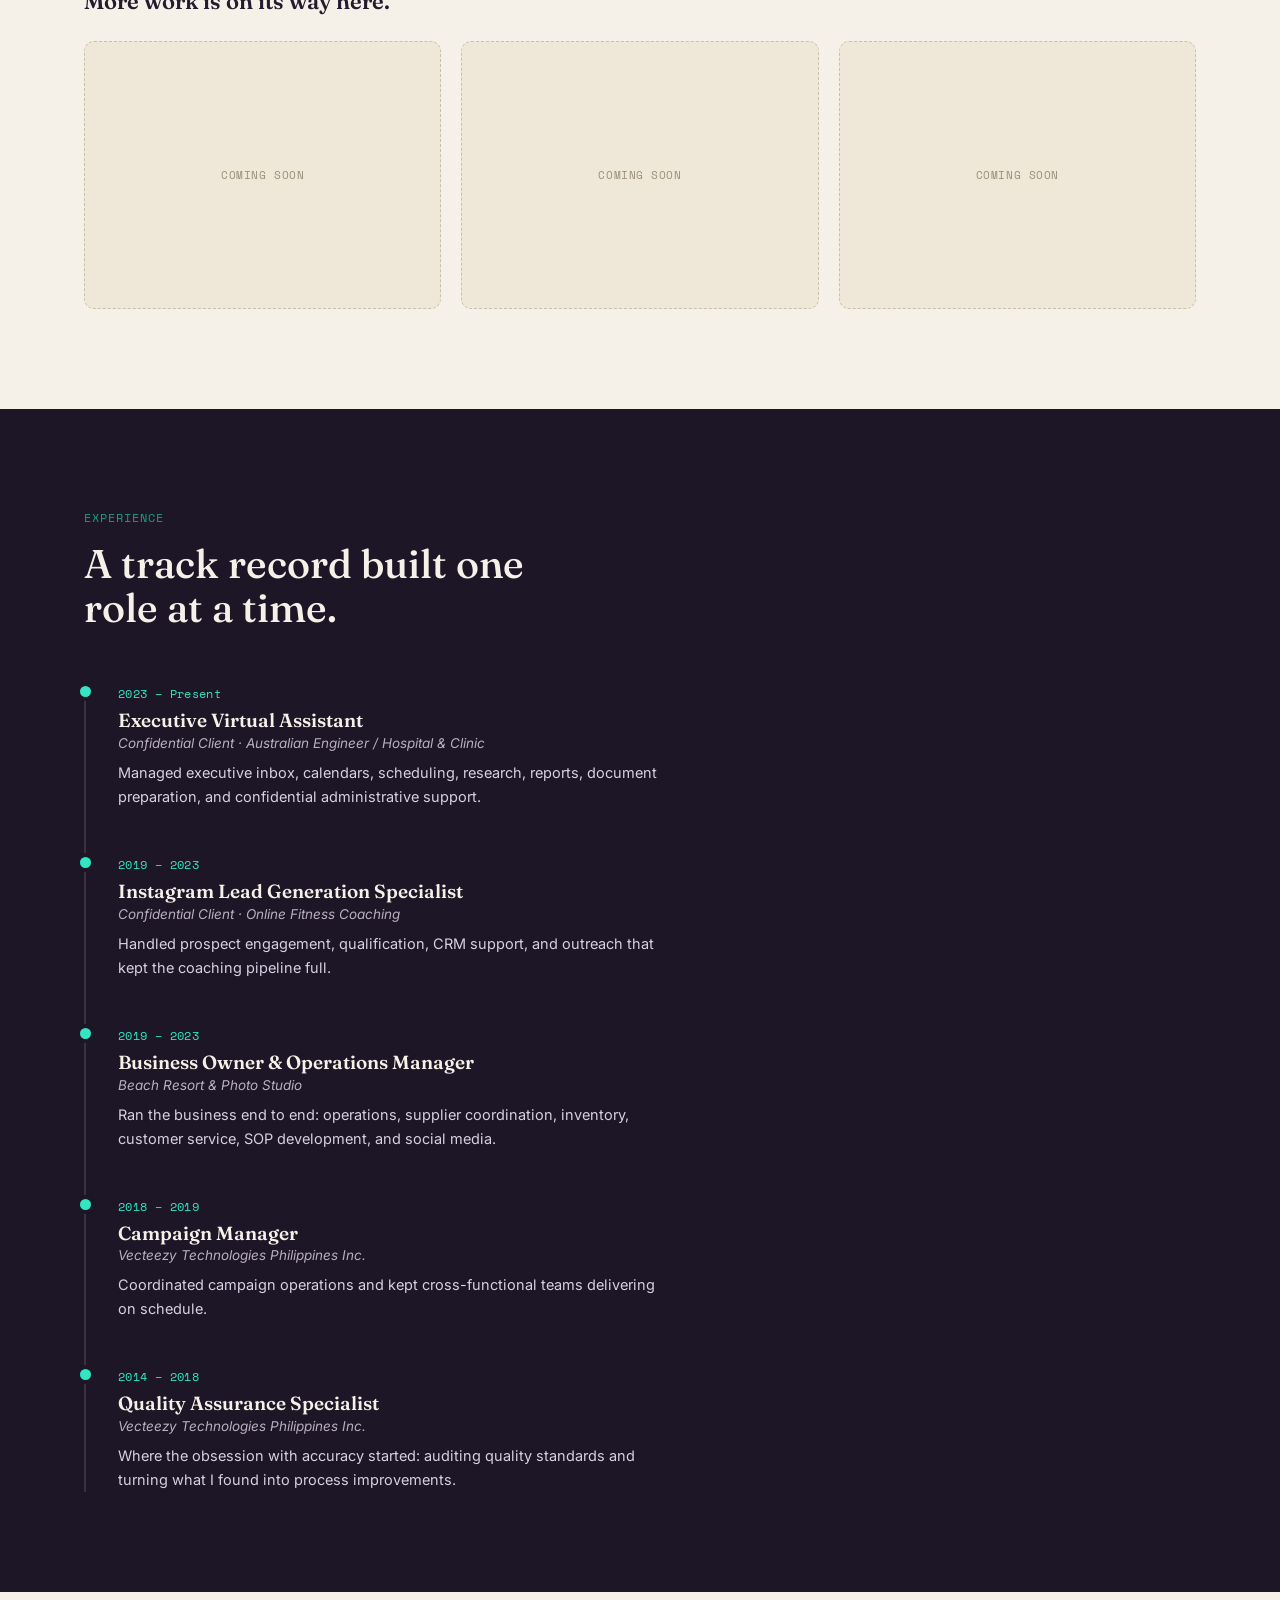
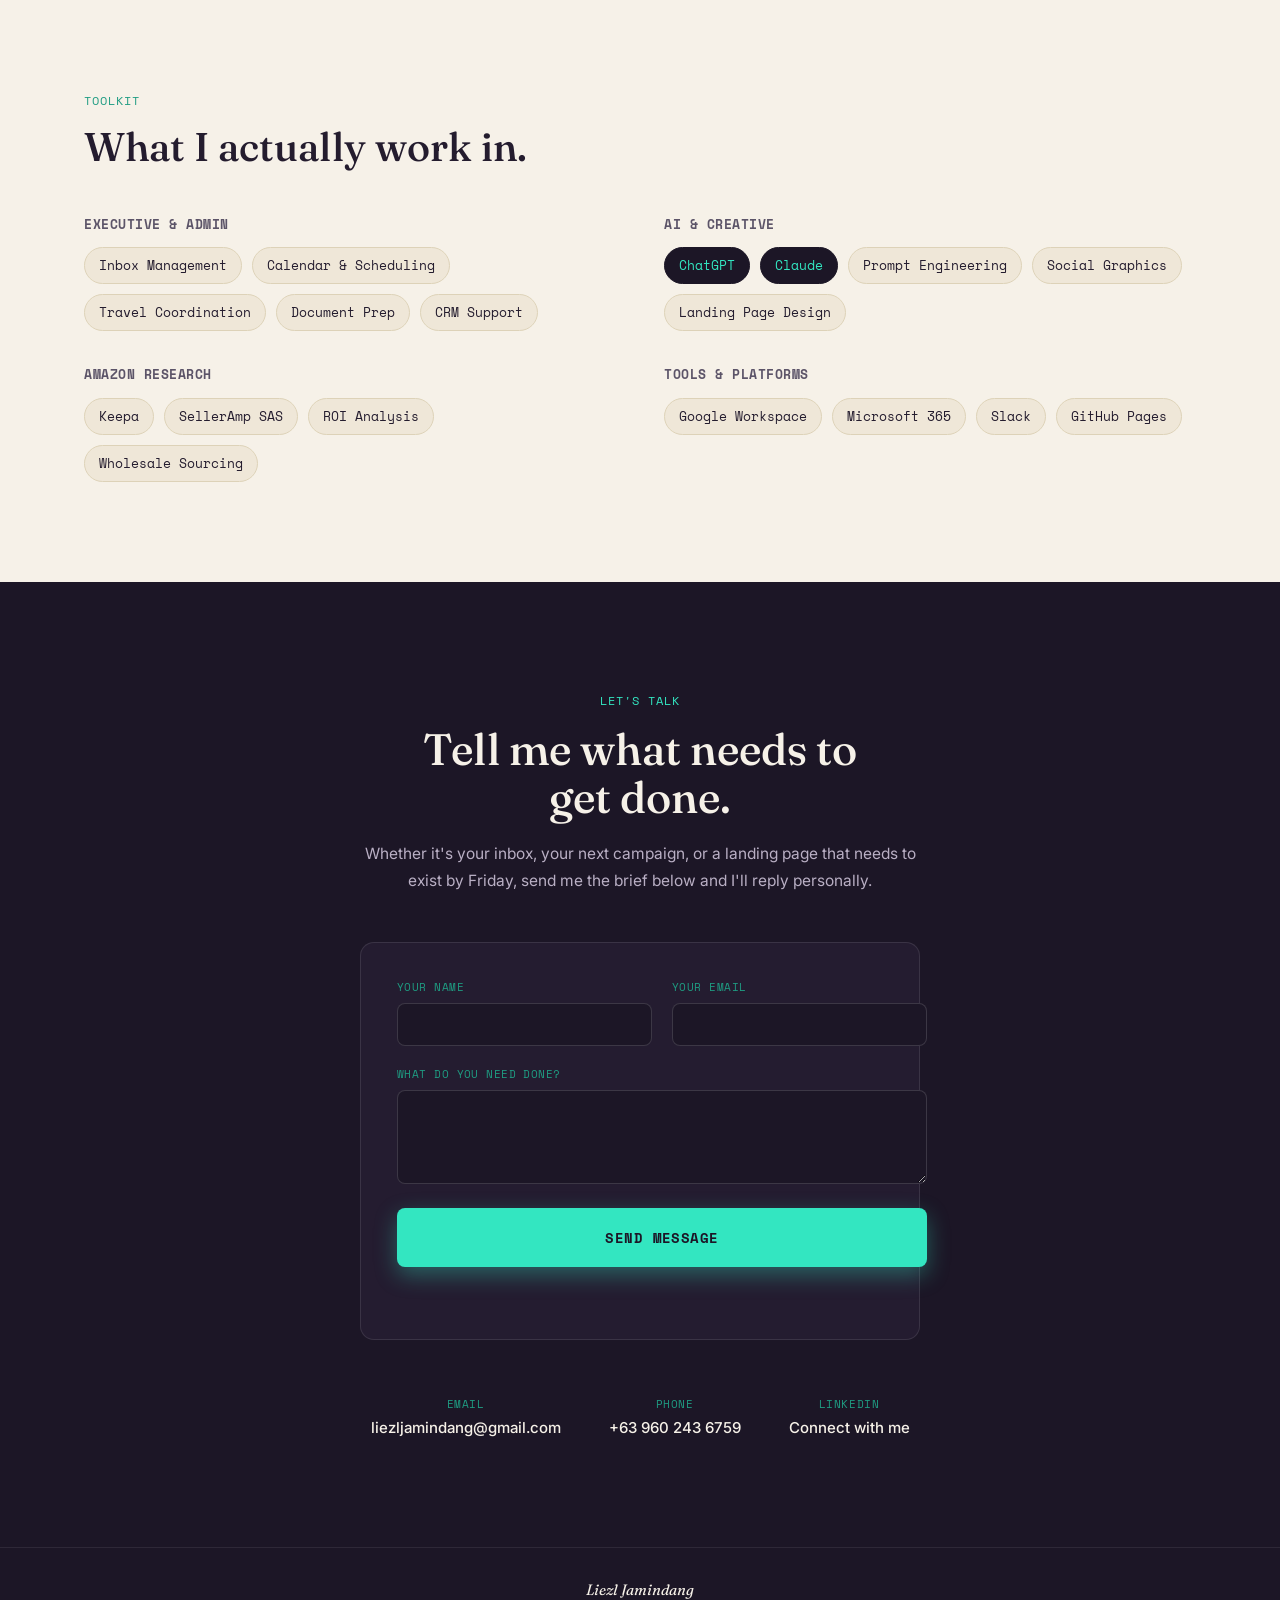
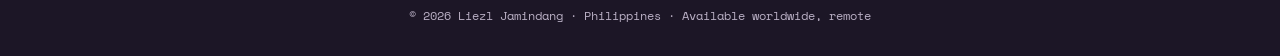
==== commit c600d9b7: "Update portfolio hero content index.html" ====
--- a/index.html
+++ b/index.html
@@ -34,8 +34,8 @@
   <div class="wrap hero-inner">
     <div class="hero-copy">
       <p class="eyebrow">Available now &middot; Part-time or full-time</p>
-      <h1>Executive precision.<br><span class="accent">AI-powered creativity.</span></h1>
-      <p class="hero-sub">I run an executive's day with nothing dropped, and I put AI tools to work turning a brief into a finished design, a landing page, or a campaign, fast. Ten-plus years of operational discipline, now paired with prompt-driven creative execution.</p>
+      <h1>Executive support.<br><span class="accent">Powered by smarter tools.</span></h1>
+      <p class="hero-sub">I help busy founders and professionals stay organized, manage day-to-day operations, and keep important work moving. With 10+ years of experience across operations, administration, and client support, I combine reliable executive assistance with AI, research, and digital tools to work smarter and get more done.</p>
 
       <div class="hero-actions">
         <a href="#contact" class="btn btn-primary">Work With Me</a>
@@ -45,7 +45,7 @@
 
       <ul class="hero-stats">
         <li><strong>10+</strong><span>years in ops &amp; support</span></li>
-        <li><strong>2</strong><span>disciplines, one workflow</span></li>
+        <li><strong>10+</strong><span>tools & platforms</span></li>
         <li><strong>ASAP</strong><span>availability</span></li>
       </ul>
     </div>
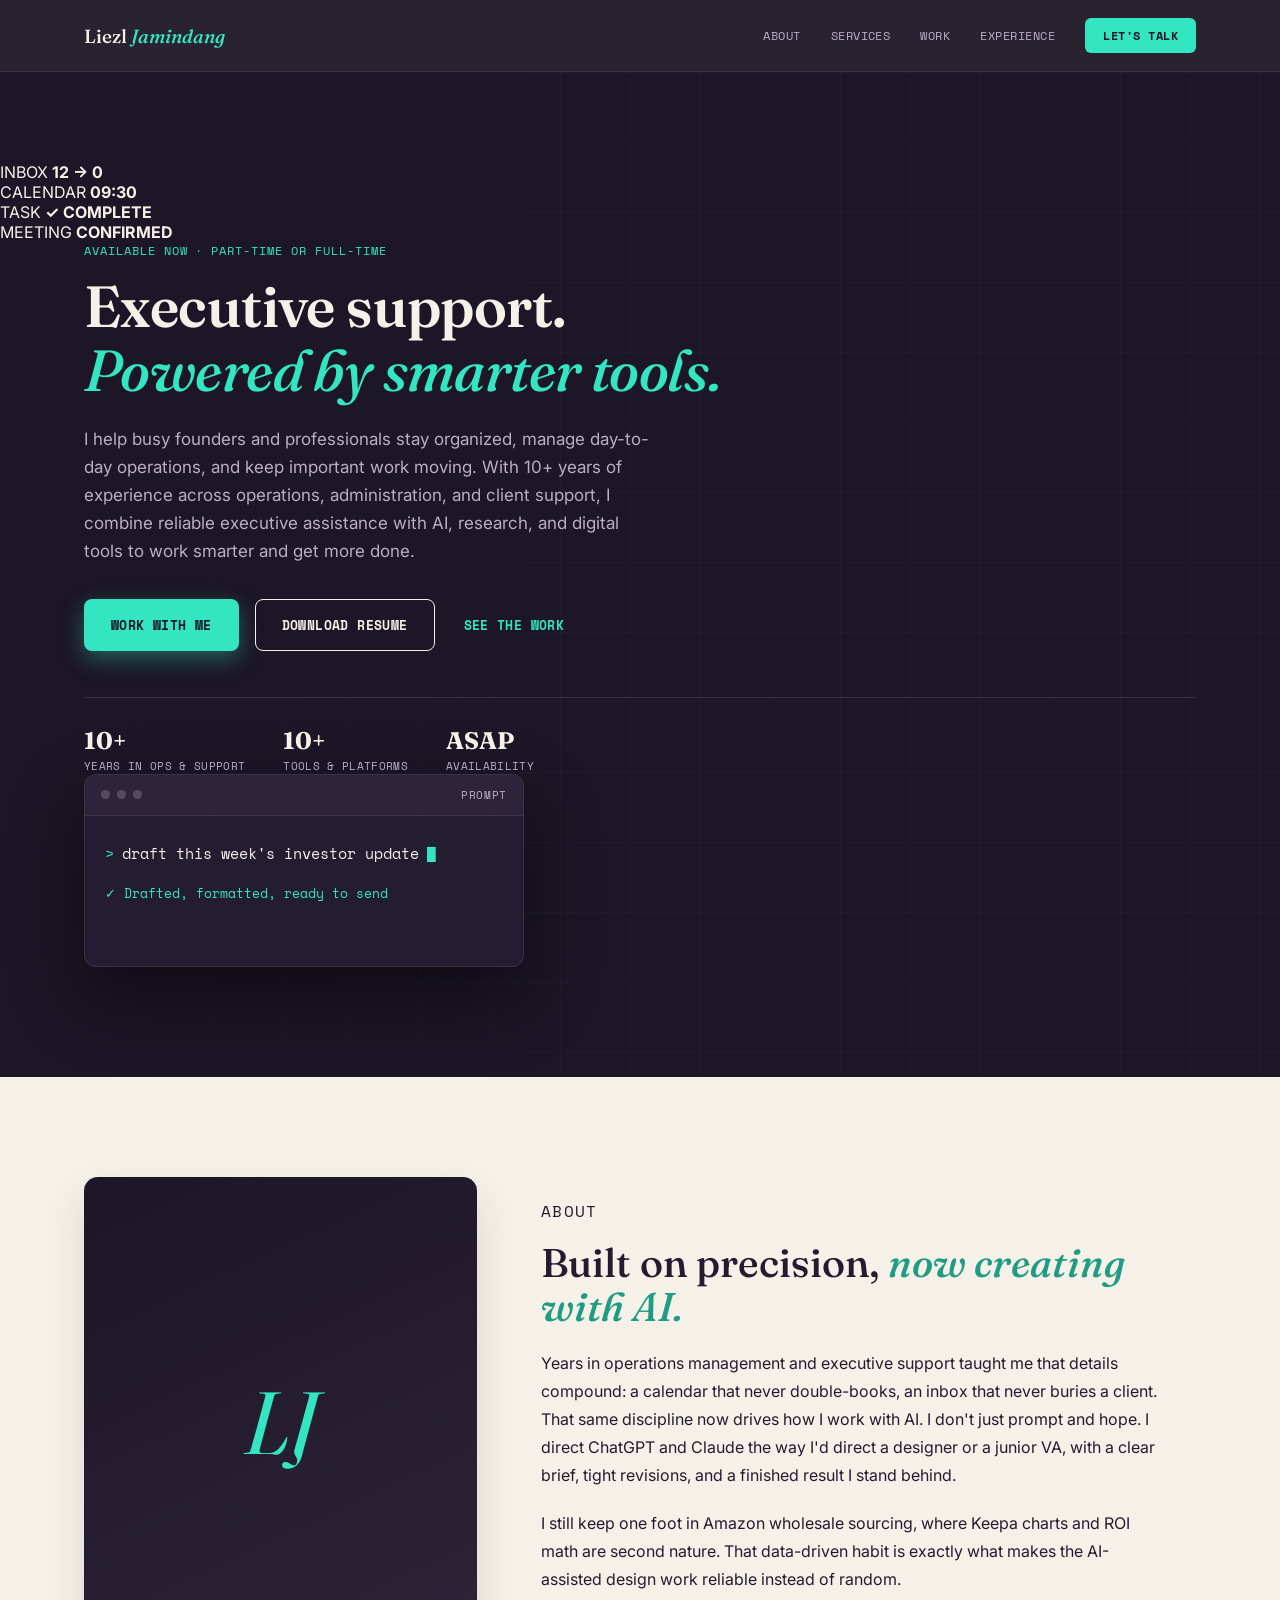
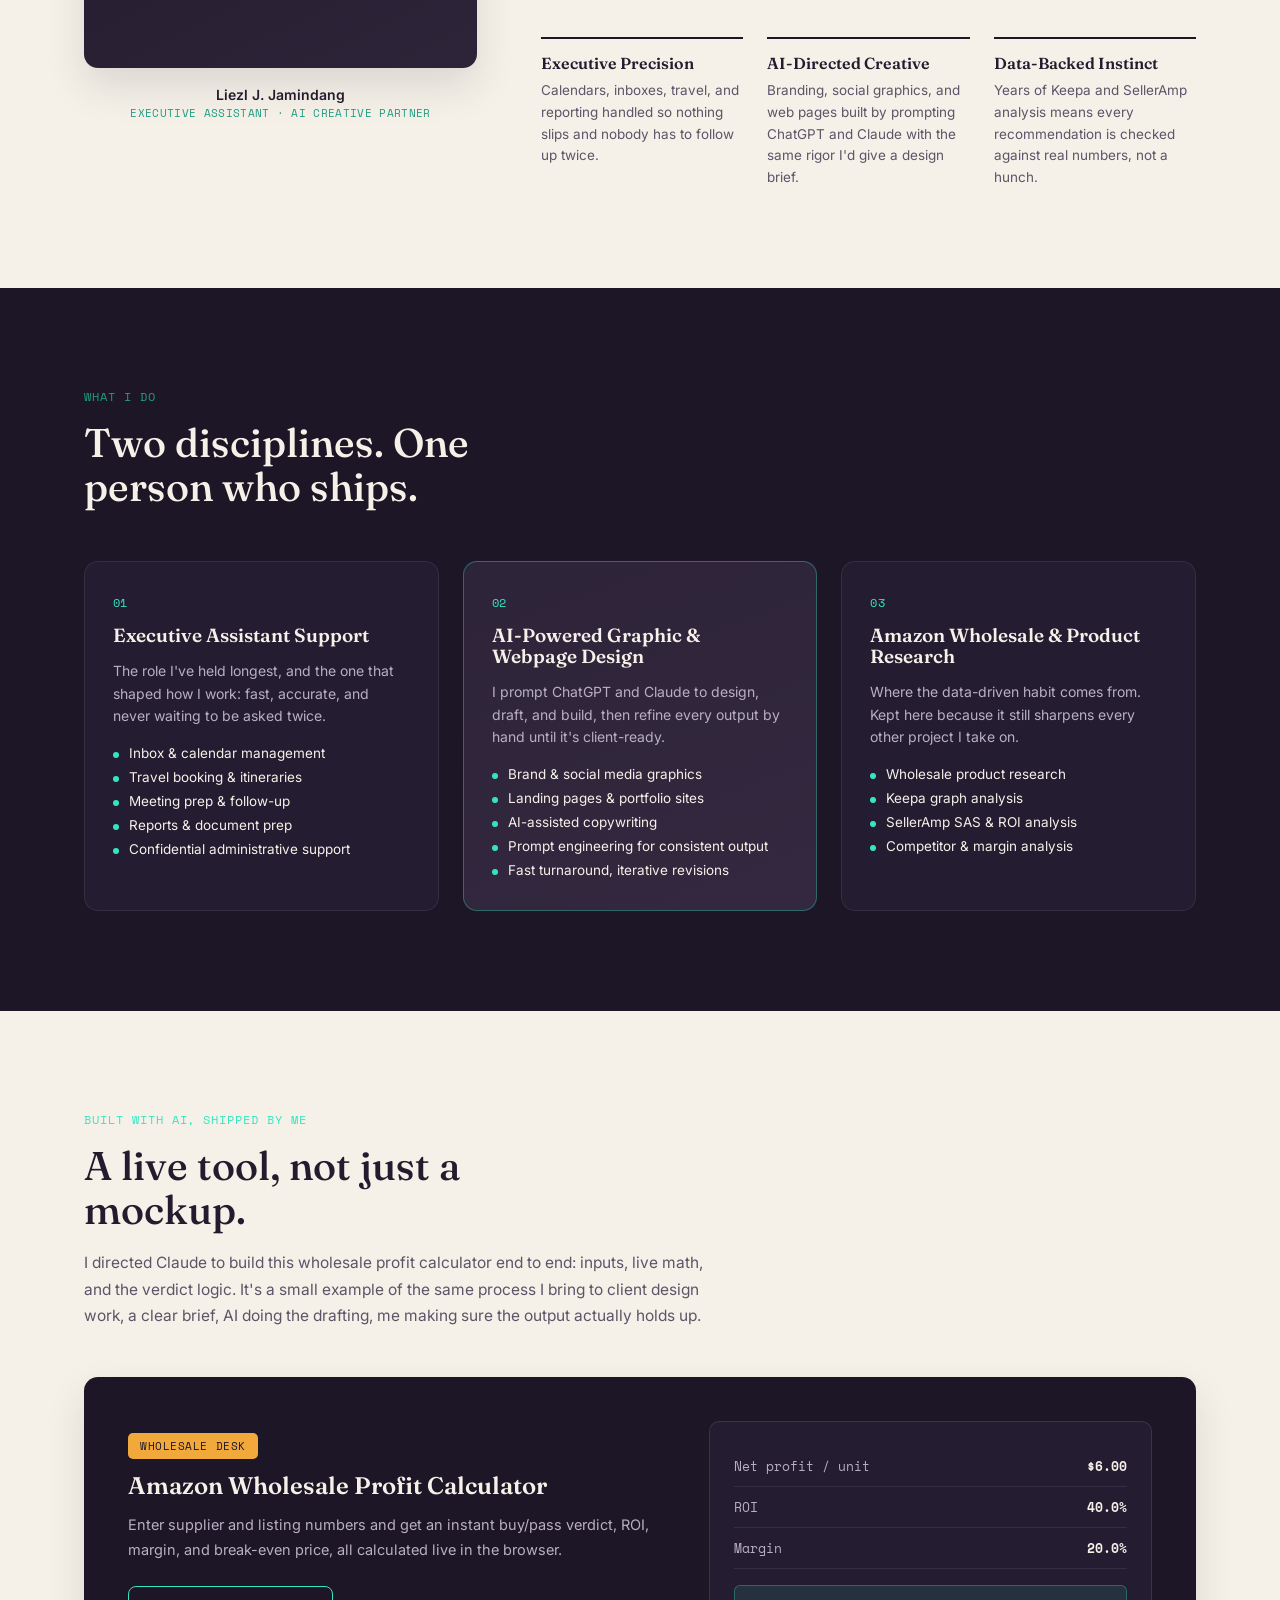
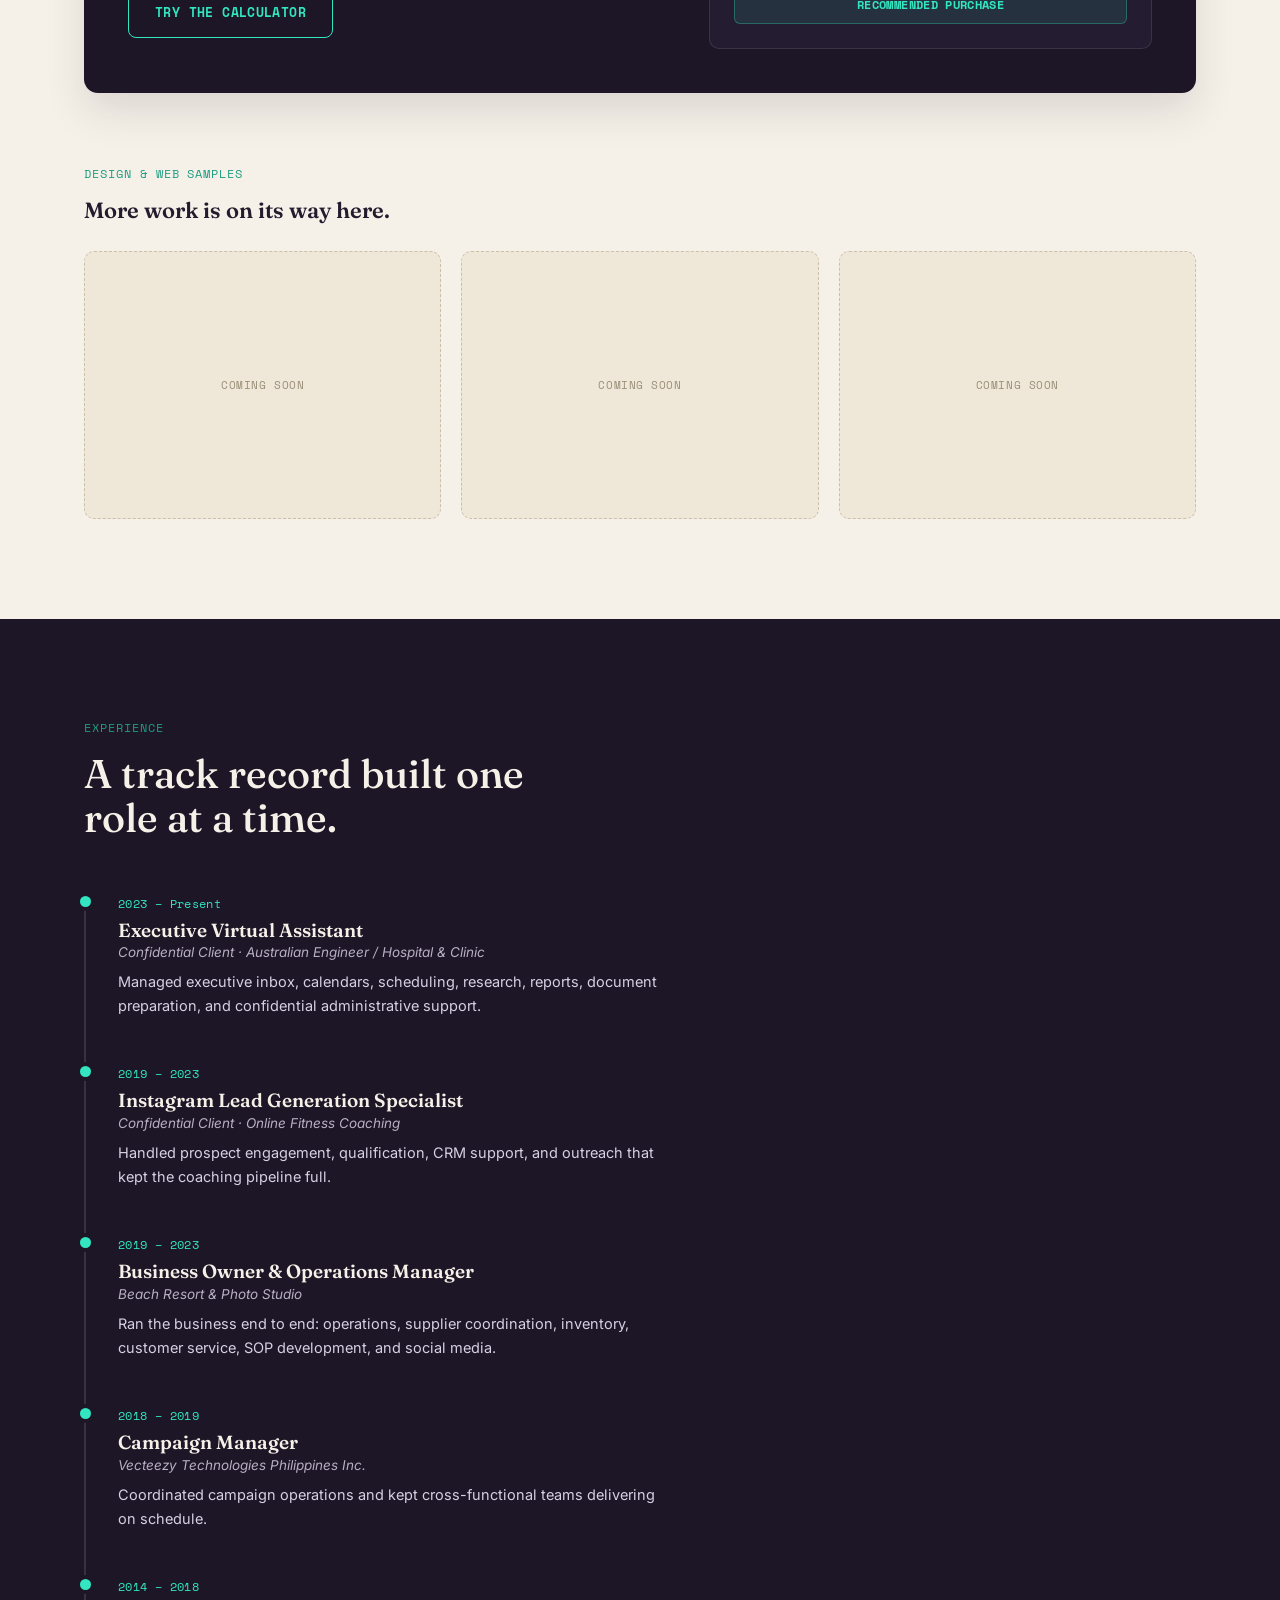
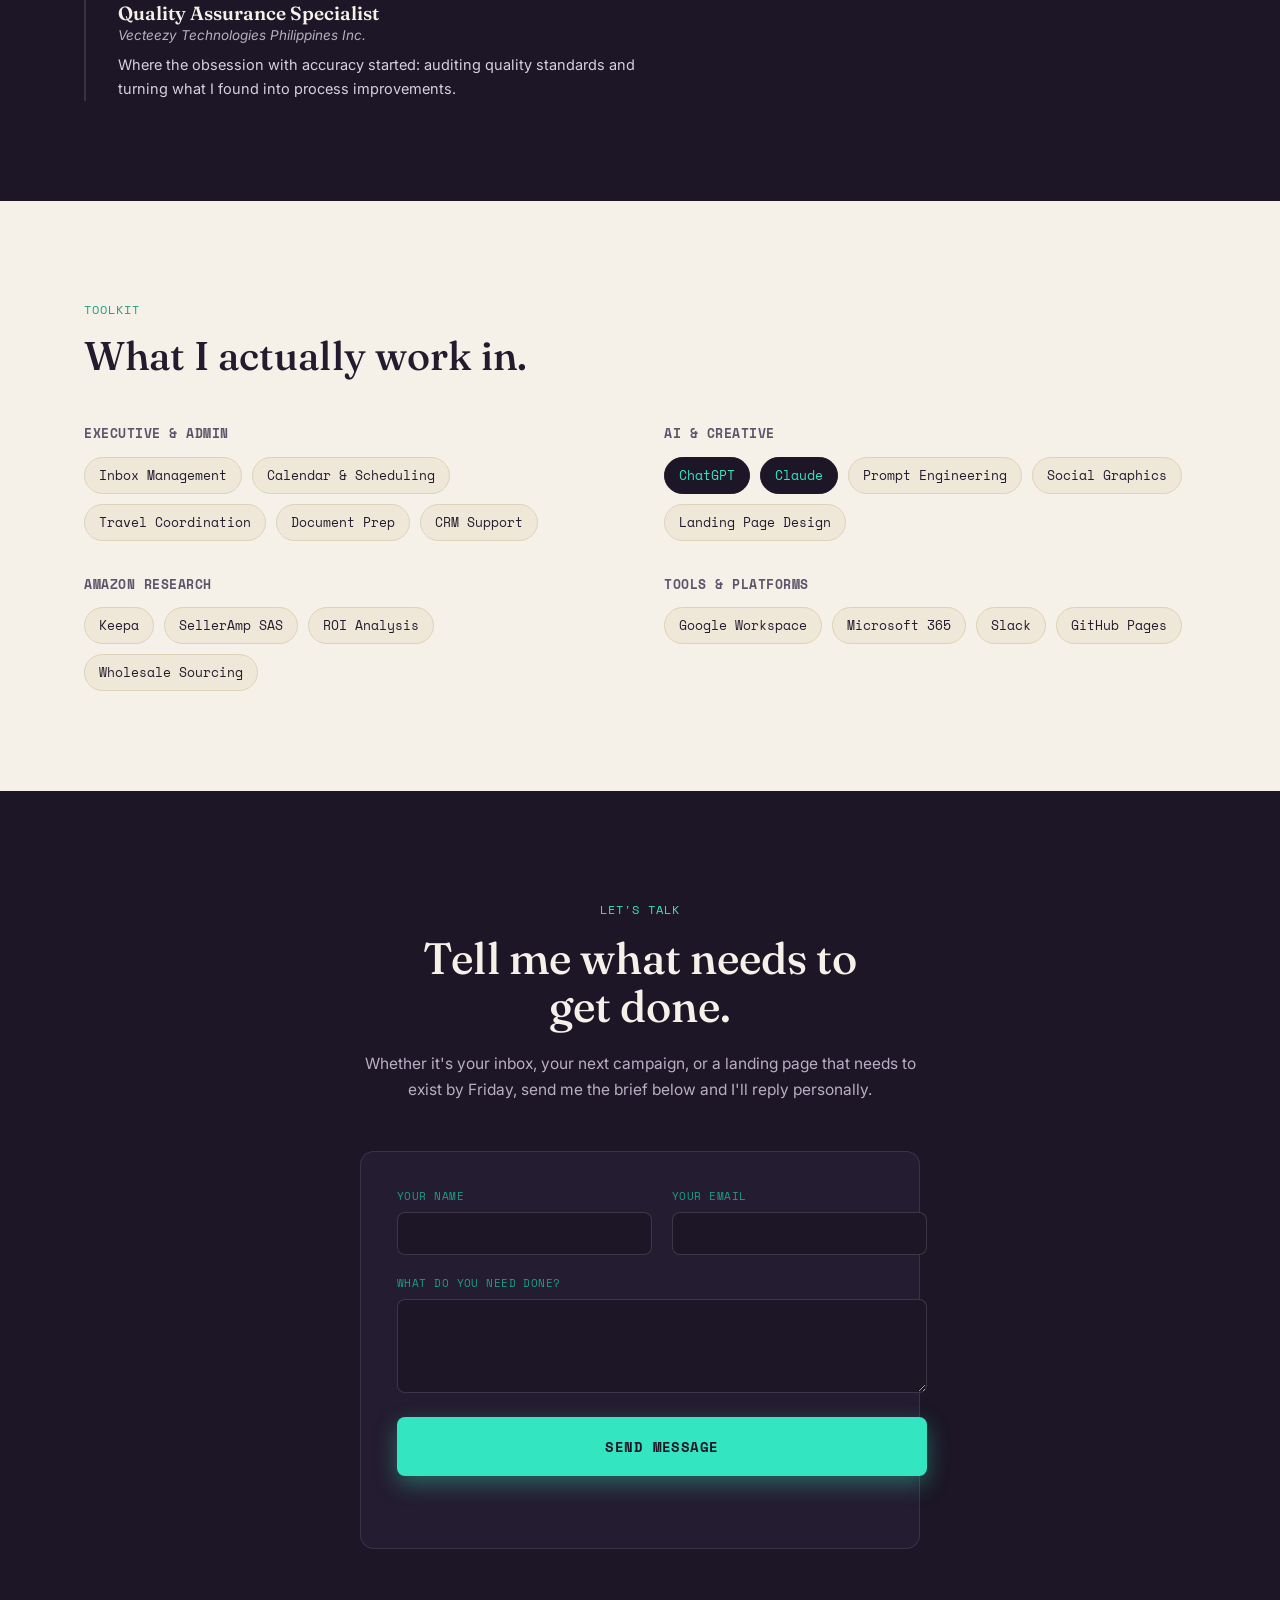
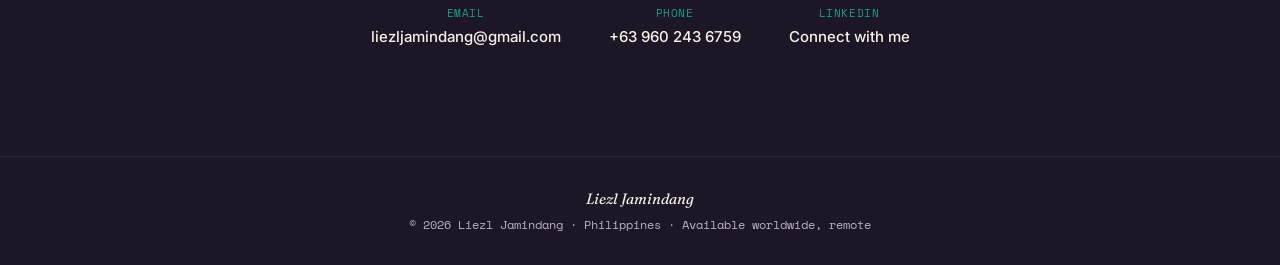
==== commit 7d448a15: "Update index.html" ====
--- a/index.html
+++ b/index.html
@@ -31,6 +31,28 @@
 
 <!-- ============ HERO ============ -->
 <section class="hero" id="top">
+  <div class="va-background" aria-hidden="true">
+  <div class="va-float va-email">
+    <span>INBOX</span>
+    <strong>12 → 0</strong>
+  </div>
+
+  <div class="va-float va-calendar">
+    <span>CALENDAR</span>
+    <strong>09:30</strong>
+  </div>
+
+  <div class="va-float va-task">
+    <span>TASK</span>
+    <strong>✓ COMPLETE</strong>
+  </div>
+
+  <div class="va-float va-meeting">
+    <span>MEETING</span>
+    <strong>CONFIRMED</strong>
+  </div>
+</div>
+  
   <div class="wrap hero-inner">
     <div class="hero-copy">
       <p class="eyebrow">Available now &middot; Part-time or full-time</p>
--- a/styles.css
+++ b/styles.css
@@ -149,14 +149,45 @@
   position:relative;
   overflow:hidden;
 }
-.hero::before{
-  content:'';
-  position:absolute;
-  top:-120px; right:-160px;
-  width:480px; height:480px;
-  border-radius:50%;
-  background:radial-gradient(circle, rgba(51,230,193,0.16) 0%, transparent 70%);
-  pointer-events:none;
+/* Executive VA workflow background */
+.hero::after {
+  content: "";
+  position: absolute;
+  inset: 0;
+
+  background-image:
+    linear-gradient(rgba(51,230,193,.07) 1px, transparent 1px),
+    linear-gradient(90deg, rgba(51,230,193,.07) 1px, transparent 1px);
+
+  background-size: 70px 70px;
+
+  mask-image: linear-gradient(
+    to right,
+    transparent 5%,
+    black 45%,
+    black 100%
+  );
+
+  opacity: .45;
+  animation: vaWorkflow 18s linear infinite;
+
+  pointer-events: none;
+}
+
+@keyframes vaWorkflow {
+  from {
+    background-position: 0 0;
+  }
+
+  to {
+    background-position: 70px 70px;
+  }
+}
+
+  100% {
+    transform:translate(-520px, -60px) scale(1.05);
+    opacity:0.8;
+  }
 }
 .hero-inner{
   position:relative; z-index:1;
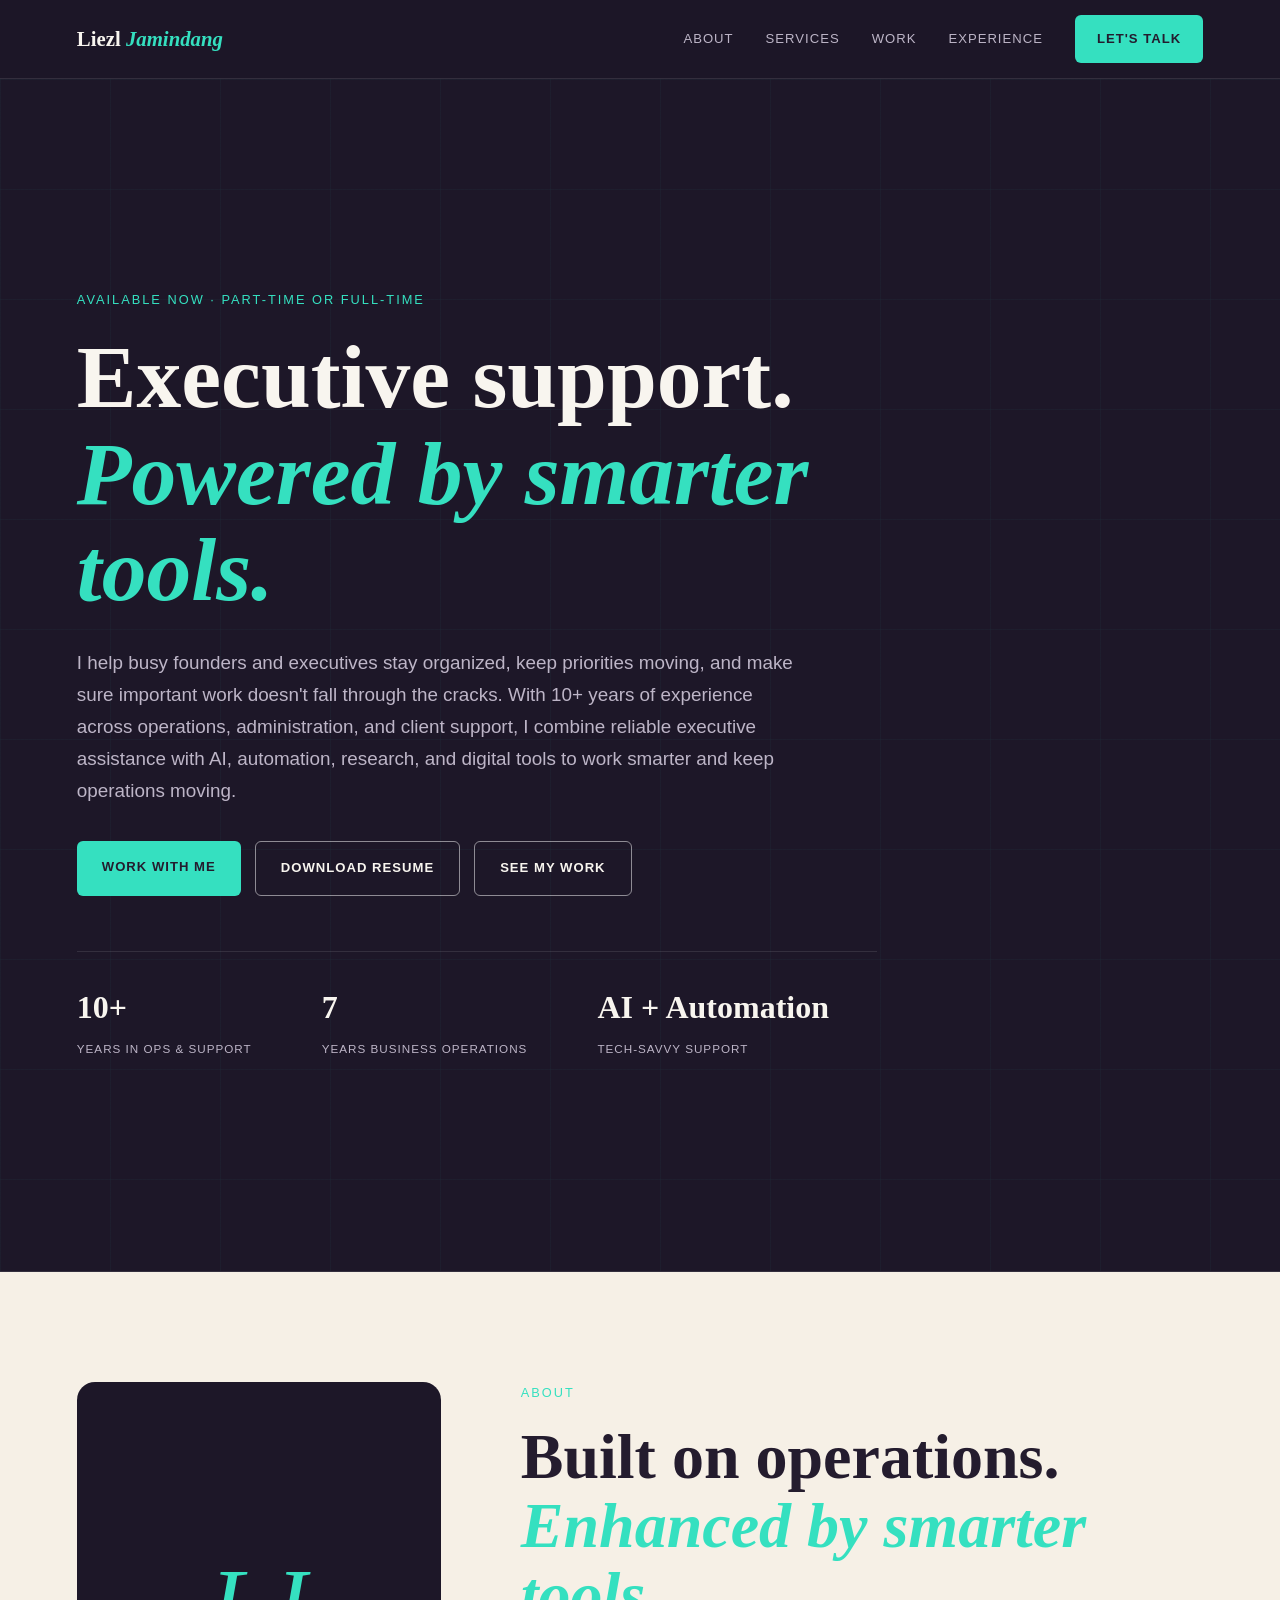
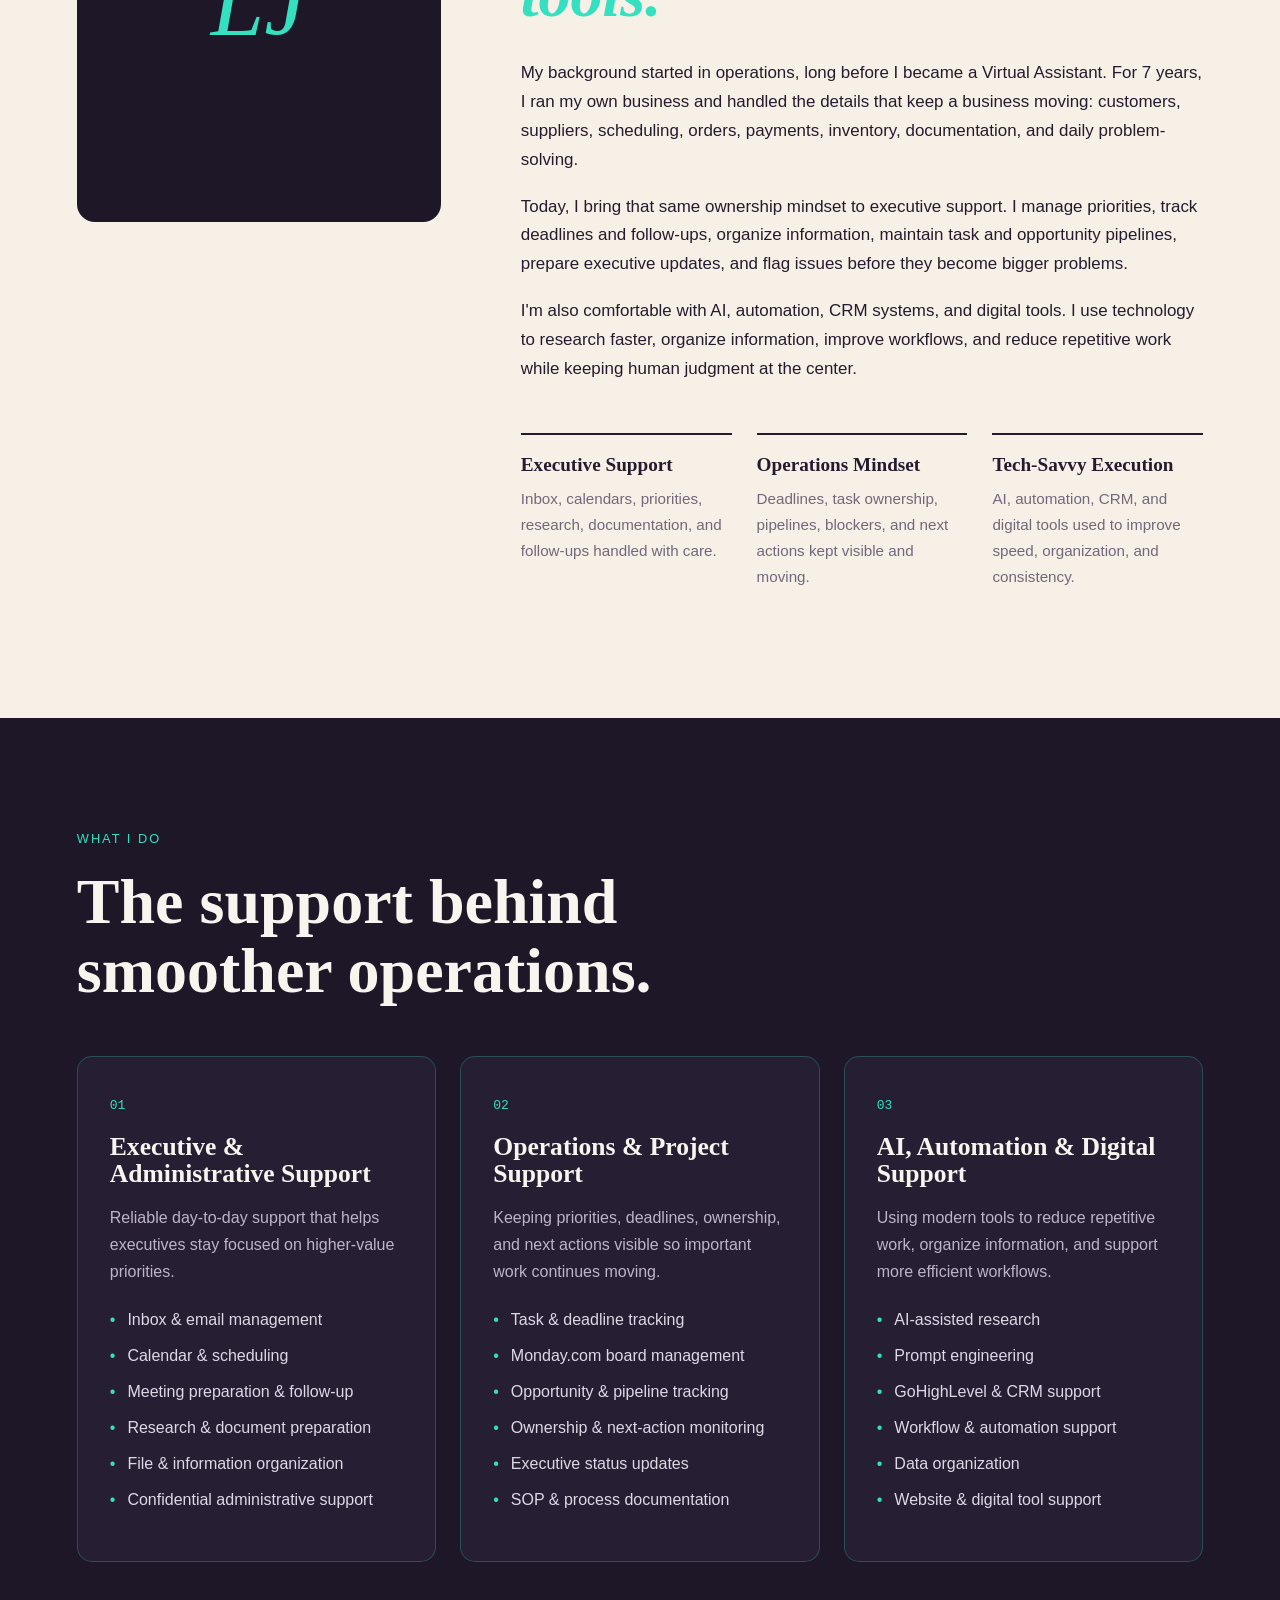
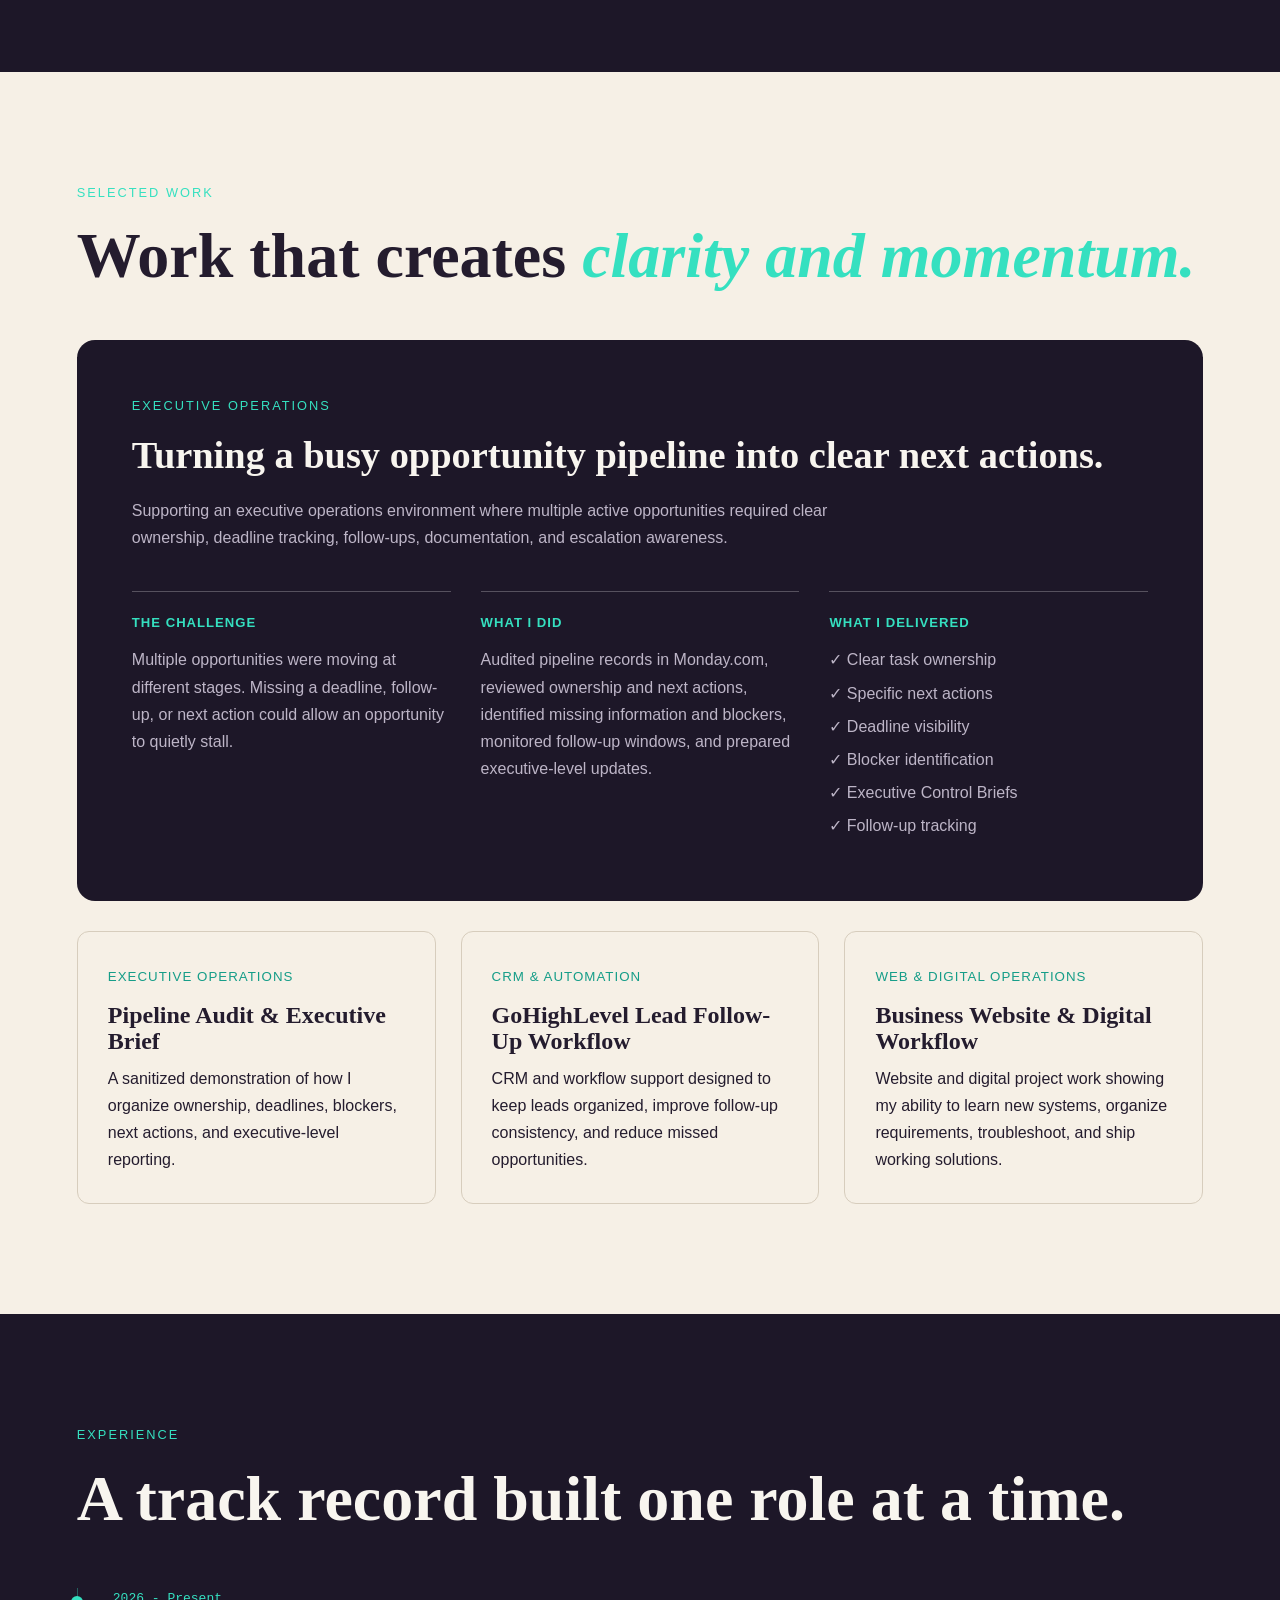
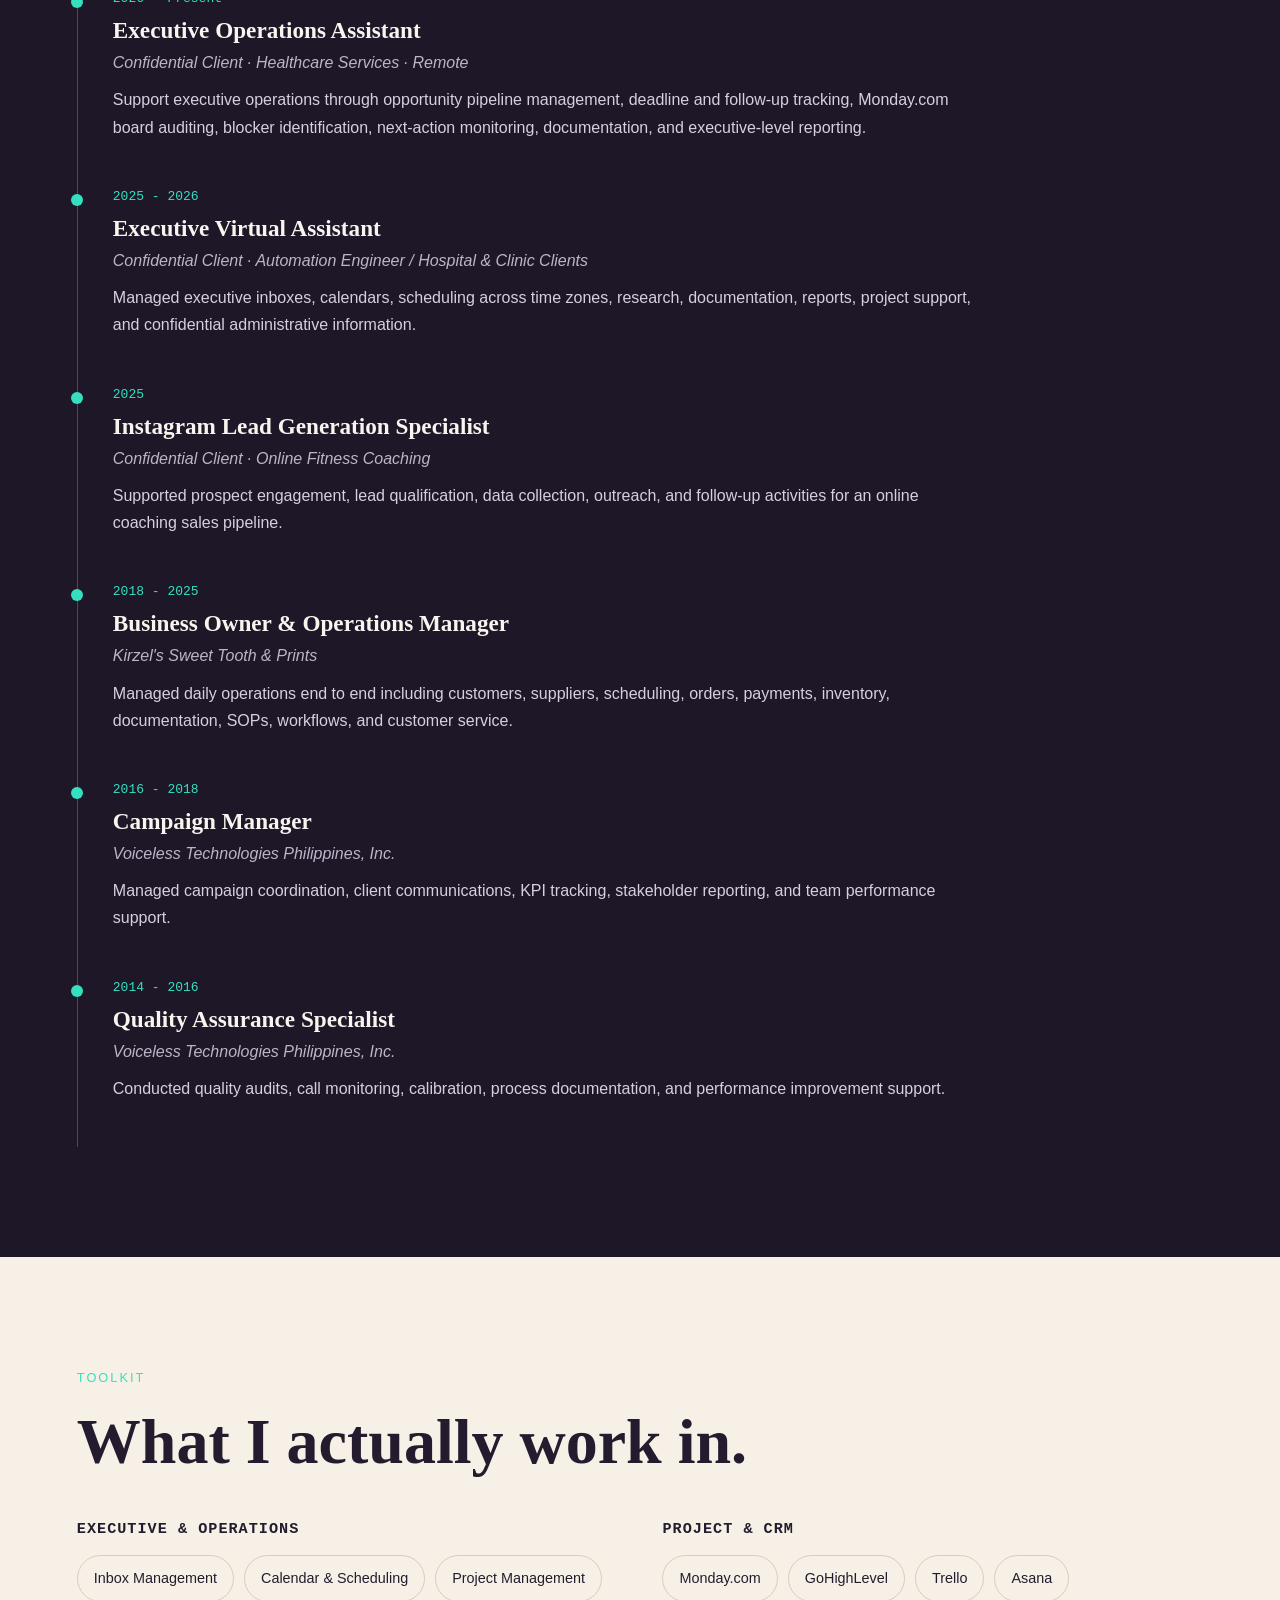
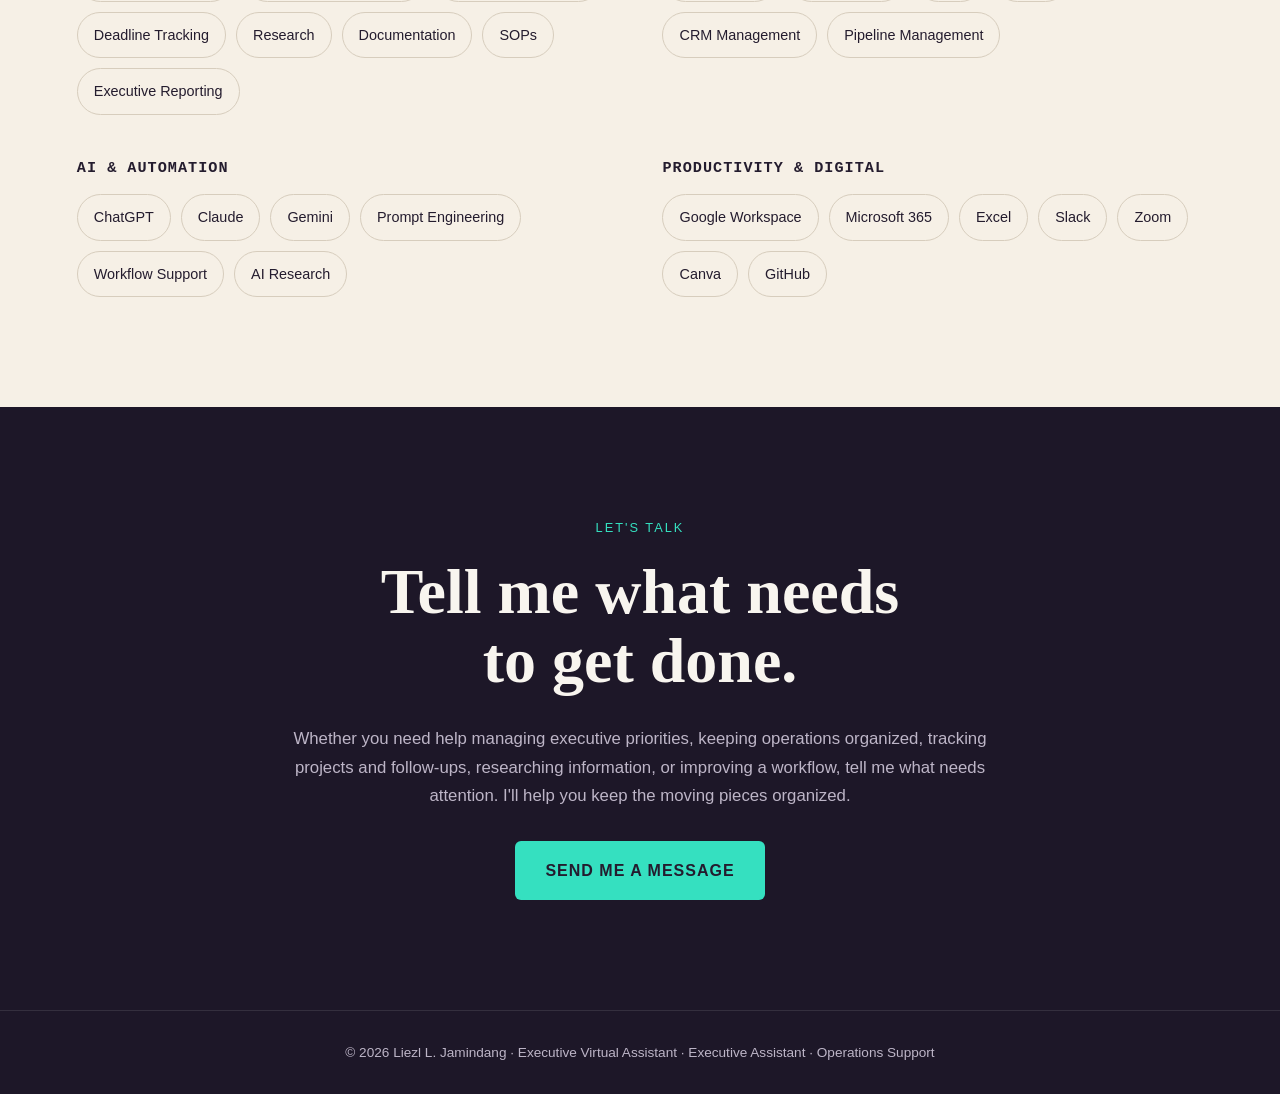
==== commit e2e42f06: "Update content index.html" ====
--- a/index.html
+++ b/index.html
@@ -1,350 +1,1272 @@
 <!DOCTYPE html>
 <html lang="en">
 <head>
-<meta charset="UTF-8">
-<meta name="viewport" content="width=device-width, initial-scale=1.0">
-<title>Liezl Jamindang | Executive Assistant &amp; AI-Powered Creative Partner</title>
-<meta name="description" content="Liezl Jamindang — Executive Assistant, AI-powered graphic artist and webpage designer. Calendars run clean, inboxes stay at zero, and AI tools turn a brief into a finished design fast.">
-<link rel="preconnect" href="https://fonts.googleapis.com">
-<link rel="preconnect" href="https://fonts.gstatic.com" crossorigin>
-<link href="https://fonts.googleapis.com/css2?family=Fraunces:ital,opsz,wght@0,9..144,400;0,9..144,500;0,9..144,600;0,9..144,700;1,9..144,500&family=Space+Mono:wght@400;700&family=Inter:wght@400;500;600;700&display=swap" rel="stylesheet">
-<link rel="stylesheet" href="styles.css">
+  <meta charset="UTF-8" />
+  <meta name="viewport" content="width=device-width, initial-scale=1.0" />
+
+  <title>Liezl Jamindang | Executive Virtual Assistant & Operations Support</title>
+
+  <meta
+    name="description"
+    content="Executive Virtual Assistant and Operations Support professional helping founders and executives manage priorities, projects, deadlines, follow-ups, CRM, research, and AI-powered workflows."
+  />
+
+  <meta
+    name="keywords"
+    content="Executive Virtual Assistant, Executive Assistant, Virtual Assistant, Administrative Assistant, Operations Assistant, Operations Support, Project Management, Administrative Support, Monday.com, GoHighLevel, CRM Management, AI Automation, Remote Virtual Assistant"
+  />
+
+  <style>
+    :root {
+      --dark: #1d1728;
+      --dark-2: #261e33;
+      --cream: #f6f0e6;
+      --text: #f8f5ef;
+      --muted: #bdb5c7;
+      --ink: #241c2e;
+      --teal: #35e0c0;
+      --line: rgba(255,255,255,.10);
+    }
+
+    * {
+      box-sizing: border-box;
+      margin: 0;
+      padding: 0;
+    }
+
+    html {
+      scroll-behavior: smooth;
+    }
+
+    body {
+      font-family: Arial, Helvetica, sans-serif;
+      background: var(--dark);
+      color: var(--text);
+      line-height: 1.7;
+    }
+
+    h1,
+    h2,
+    h3 {
+      font-family: Georgia, "Times New Roman", serif;
+      line-height: 1.08;
+    }
+
+    a {
+      color: inherit;
+      text-decoration: none;
+    }
+
+    .container {
+      width: min(1160px, 88%);
+      margin: auto;
+    }
+
+    .eyebrow {
+      color: var(--teal);
+      text-transform: uppercase;
+      letter-spacing: 2px;
+      font-size: .8rem;
+      margin-bottom: 18px;
+    }
+
+    .accent {
+      color: var(--teal);
+      font-style: italic;
+    }
+
+    /* NAV */
+
+    nav {
+      position: sticky;
+      top: 0;
+      z-index: 100;
+      background: rgba(29, 23, 40, .96);
+      border-bottom: 1px solid var(--line);
+      backdrop-filter: blur(14px);
+    }
+
+    .nav-inner {
+      min-height: 78px;
+      display: flex;
+      justify-content: space-between;
+      align-items: center;
+      gap: 30px;
+    }
+
+    .logo {
+      font-family: Georgia, serif;
+      font-size: 1.3rem;
+      font-weight: bold;
+    }
+
+    .logo span {
+      color: var(--teal);
+      font-style: italic;
+    }
+
+    .nav-links {
+      display: flex;
+      align-items: center;
+      gap: 32px;
+      font-size: .82rem;
+      text-transform: uppercase;
+      letter-spacing: 1px;
+    }
+
+    .nav-links a {
+      color: var(--muted);
+    }
+
+    .nav-links a:hover {
+      color: var(--teal);
+    }
+
+    .nav-button {
+      background: var(--teal);
+      color: var(--ink) !important;
+      padding: 13px 22px;
+      border-radius: 6px;
+      font-weight: 700;
+    }
+
+    /* HERO */
+
+    .hero {
+      min-height: 720px;
+      display: flex;
+      align-items: center;
+      position: relative;
+      overflow: hidden;
+      border-bottom: 1px solid var(--line);
+    }
+
+    .hero:before {
+      content: "";
+      position: absolute;
+      inset: 0;
+      background-image:
+        linear-gradient(rgba(53,224,192,.035) 1px, transparent 1px),
+        linear-gradient(90deg, rgba(53,224,192,.035) 1px, transparent 1px);
+      background-size: 110px 110px;
+      pointer-events: none;
+    }
+
+    .hero-content {
+      max-width: 800px;
+      position: relative;
+      z-index: 2;
+      padding: 100px 0;
+    }
+
+    .hero h1 {
+      font-size: clamp(3.4rem, 7vw, 6.2rem);
+      margin-bottom: 28px;
+    }
+
+    .hero-text {
+      max-width: 720px;
+      color: var(--muted);
+      font-size: 1.18rem;
+      margin-bottom: 34px;
+    }
+
+    .buttons {
+      display: flex;
+      flex-wrap: wrap;
+      gap: 14px;
+      margin-bottom: 55px;
+    }
+
+    .btn-primary,
+    .btn-secondary {
+      padding: 15px 25px;
+      border-radius: 6px;
+      font-weight: 700;
+      text-transform: uppercase;
+      font-size: .82rem;
+      letter-spacing: 1px;
+    }
+
+    .btn-primary {
+      background: var(--teal);
+      color: var(--ink);
+    }
+
+    .btn-secondary {
+      border: 1px solid rgba(255,255,255,.5);
+    }
+
+    .stats {
+      display: flex;
+      flex-wrap: wrap;
+      gap: 70px;
+      border-top: 1px solid var(--line);
+      padding-top: 28px;
+    }
+
+    .stat strong {
+      font-family: Georgia, serif;
+      display: block;
+      font-size: 2rem;
+    }
+
+    .stat span {
+      color: var(--muted);
+      text-transform: uppercase;
+      letter-spacing: 1px;
+      font-size: .73rem;
+    }
+
+    /* LIGHT SECTION */
+
+    .light {
+      background: var(--cream);
+      color: var(--ink);
+    }
+
+    section {
+      padding: 110px 0;
+    }
+
+    .section-title {
+      font-size: clamp(2.5rem, 5vw, 4.4rem);
+      margin-bottom: 30px;
+    }
+
+    /* ABOUT */
+
+    .about-grid {
+      display: grid;
+      grid-template-columns: .8fr 1.5fr;
+      gap: 80px;
+      align-items: start;
+    }
+
+    .monogram {
+      min-height: 440px;
+      background: var(--dark);
+      border-radius: 18px;
+      display: grid;
+      place-items: center;
+      color: var(--teal);
+      font-family: Georgia, serif;
+      font-size: 6rem;
+      font-style: italic;
+    }
+
+    .about-text p {
+      margin-bottom: 18px;
+      font-size: 1.06rem;
+    }
+
+    .pillars {
+      margin-top: 50px;
+      display: grid;
+      grid-template-columns: repeat(3, 1fr);
+      gap: 25px;
+    }
+
+    .pillar {
+      border-top: 2px solid var(--ink);
+      padding-top: 20px;
+    }
+
+    .pillar h3 {
+      font-size: 1.2rem;
+      margin-bottom: 10px;
+    }
+
+    .pillar p {
+      color: #71697b;
+      font-size: .95rem;
+    }
+
+    /* SERVICES */
+
+    .service-grid {
+      display: grid;
+      grid-template-columns: repeat(3, 1fr);
+      gap: 24px;
+      margin-top: 50px;
+    }
+
+    .service-card {
+      padding: 38px 32px;
+      background: var(--dark-2);
+      border: 1px solid rgba(53,224,192,.25);
+      border-radius: 15px;
+    }
+
+    .service-number {
+      color: var(--teal);
+      margin-bottom: 16px;
+      font-family: monospace;
+    }
+
+    .service-card h3 {
+      font-size: 1.6rem;
+      margin-bottom: 16px;
+    }
+
+    .service-card p {
+      color: var(--muted);
+      margin-bottom: 20px;
+    }
+
+    .service-card ul {
+      list-style: none;
+    }
+
+    .service-card li {
+      margin: 9px 0;
+      color: #ded8e5;
+    }
+
+    .service-card li:before {
+      content: "•";
+      color: var(--teal);
+      margin-right: 12px;
+    }
+
+    /* WORK */
+
+    .case-study {
+      margin-top: 50px;
+      background: var(--dark);
+      color: var(--text);
+      padding: 55px;
+      border-radius: 18px;
+    }
+
+    .case-study h3 {
+      font-size: 2.4rem;
+      margin-bottom: 20px;
+    }
+
+    .case-study > p {
+      color: var(--muted);
+      max-width: 760px;
+    }
+
+    .case-columns {
+      display: grid;
+      grid-template-columns: repeat(3, 1fr);
+      gap: 30px;
+      margin-top: 40px;
+    }
+
+    .case-box {
+      border-top: 1px solid rgba(255,255,255,.25);
+      padding-top: 20px;
+    }
+
+    .case-box h4 {
+      color: var(--teal);
+      margin-bottom: 12px;
+      text-transform: uppercase;
+      letter-spacing: 1px;
+      font-size: .82rem;
+    }
+
+    .case-box p,
+    .case-box li {
+      color: var(--muted);
+    }
+
+    .case-box ul {
+      list-style: none;
+    }
+
+    .case-box li {
+      margin: 6px 0;
+    }
+
+    .projects {
+      display: grid;
+      grid-template-columns: repeat(3, 1fr);
+      gap: 25px;
+      margin-top: 30px;
+    }
+
+    .project {
+      border: 1px solid #d7cdbd;
+      padding: 30px;
+      border-radius: 12px;
+    }
+
+    .project small {
+      color: #159d88;
+      text-transform: uppercase;
+      letter-spacing: 1px;
+    }
+
+    .project h3 {
+      margin: 14px 0 10px;
+      font-size: 1.5rem;
+    }
+
+    /* EXPERIENCE */
+
+    .timeline {
+      max-width: 900px;
+      margin-top: 55px;
+      border-left: 1px solid rgba(53,224,192,.35);
+      padding-left: 35px;
+    }
+
+    .job {
+      position: relative;
+      padding-bottom: 45px;
+    }
+
+    .job:before {
+      content: "";
+      width: 12px;
+      height: 12px;
+      background: var(--teal);
+      border-radius: 50%;
+      position: absolute;
+      left: -42px;
+      top: 8px;
+    }
+
+    .job .date {
+      color: var(--teal);
+      font-family: monospace;
+      margin-bottom: 8px;
+    }
+
+    .job h3 {
+      font-size: 1.45rem;
+      margin-bottom: 6px;
+    }
+
+    .job .company {
+      color: var(--muted);
+      font-style: italic;
+      margin-bottom: 10px;
+    }
+
+    .job p:last-child {
+      color: #d6d0dd;
+    }
+
+    /* TOOLKIT */
+
+    .tool-grid {
+      display: grid;
+      grid-template-columns: repeat(2, 1fr);
+      gap: 45px;
+      margin-top: 45px;
+    }
+
+    .tool-category h3 {
+      margin-bottom: 18px;
+      font-family: monospace;
+      text-transform: uppercase;
+      letter-spacing: 1px;
+    }
+
+    .tags {
+      display: flex;
+      gap: 10px;
+      flex-wrap: wrap;
+    }
+
+    .tag {
+      padding: 10px 16px;
+      border: 1px solid #d7cdbd;
+      border-radius: 999px;
+      font-size: .9rem;
+    }
+
+    /* CONTACT */
+
+    .contact {
+      text-align: center;
+    }
+
+    .contact p {
+      color: var(--muted);
+      max-width: 720px;
+      margin: 0 auto 30px;
+      font-size: 1.05rem;
+    }
+
+    .contact-button {
+      display: inline-block;
+      background: var(--teal);
+      color: var(--ink);
+      padding: 16px 30px;
+      border-radius: 6px;
+      font-weight: 700;
+      text-transform: uppercase;
+      letter-spacing: 1px;
+    }
+
+    footer {
+      padding: 30px;
+      text-align: center;
+      border-top: 1px solid var(--line);
+      color: var(--muted);
+      font-size: .85rem;
+    }
+
+    @media(max-width: 850px) {
+      .nav-links a:not(.nav-button) {
+        display: none;
+      }
+
+      .about-grid,
+      .service-grid,
+      .case-columns,
+      .projects,
+      .tool-grid {
+        grid-template-columns: 1fr;
+      }
+
+      .pillars {
+        grid-template-columns: 1fr;
+      }
+
+      .stats {
+        gap: 30px;
+      }
+
+      .case-study {
+        padding: 35px 25px;
+      }
+
+      .monogram {
+        min-height: 300px;
+      }
+    }
+  </style>
 </head>
+
+
 <body>
 
-<!-- ============ NAV ============ -->
-<header class="site-header">
-  <div class="wrap header-inner">
-    <a class="brand" href="#top">Liezl <em>Jamindang</em></a>
-    <nav class="main-nav" id="mainNav">
+<!-- NAVIGATION -->
+
+<nav>
+  <div class="container nav-inner">
+
+    <a href="#home" class="logo">
+      Liezl <span>Jamindang</span>
+    </a>
+
+    <div class="nav-links">
       <a href="#about">About</a>
       <a href="#services">Services</a>
       <a href="#work">Work</a>
       <a href="#experience">Experience</a>
-      <a href="#contact" class="nav-cta">Let's Talk</a>
-    </nav>
-    <button class="nav-toggle" id="navToggle" aria-label="Toggle navigation" aria-expanded="false" aria-controls="mainNav">
-      <span></span><span></span><span></span>
-    </button>
+      <a href="#contact" class="nav-button">Let's Talk</a>
+    </div>
+
   </div>
-</header>
-
-<!-- ============ HERO ============ -->
-<section class="hero" id="top">
-  <div class="va-background" aria-hidden="true">
-  <div class="va-float va-email">
-    <span>INBOX</span>
-    <strong>12 → 0</strong>
-  </div>
-
-  <div class="va-float va-calendar">
-    <span>CALENDAR</span>
-    <strong>09:30</strong>
-  </div>
-
-  <div class="va-float va-task">
-    <span>TASK</span>
-    <strong>✓ COMPLETE</strong>
-  </div>
-
-  <div class="va-float va-meeting">
-    <span>MEETING</span>
-    <strong>CONFIRMED</strong>
-  </div>
-</div>
-  
-  <div class="wrap hero-inner">
-    <div class="hero-copy">
-      <p class="eyebrow">Available now &middot; Part-time or full-time</p>
-      <h1>Executive support.<br><span class="accent">Powered by smarter tools.</span></h1>
-      <p class="hero-sub">I help busy founders and professionals stay organized, manage day-to-day operations, and keep important work moving. With 10+ years of experience across operations, administration, and client support, I combine reliable executive assistance with AI, research, and digital tools to work smarter and get more done.</p>
-
-      <div class="hero-actions">
-        <a href="#contact" class="btn btn-primary">Work With Me</a>
-        <a href="assets/Liezl_Jamindang_Resume.pdf" class="btn btn-outline" target="_blank" rel="noopener" download>Download Resume</a>
-        <a href="#work" class="btn btn-ghost">See the Work</a>
-      </div>
-
-      <ul class="hero-stats">
-        <li><strong>10+</strong><span>years in ops &amp; support</span></li>
-        <li><strong>10+</strong><span>tools & platforms</span></li>
-        <li><strong>ASAP</strong><span>availability</span></li>
-      </ul>
-    </div>
-
-    <div class="hero-terminal" aria-hidden="true">
-      <div class="terminal-window">
-        <div class="terminal-bar">
-          <span class="terminal-dot"></span><span class="terminal-dot"></span><span class="terminal-dot"></span>
-          <span class="terminal-label">prompt</span>
-        </div>
-        <div class="terminal-body">
-          <p class="terminal-line">
-            <span class="terminal-prompt">&gt;</span>
-            <span class="terminal-text" id="terminalText"></span><span class="terminal-cursor" id="terminalCursor">&#9608;</span>
-          </p>
-          <p class="terminal-result" id="terminalResult"></p>
-        </div>
-      </div>
+</nav>
+
+
+<!-- HERO -->
+
+<section class="hero" id="home">
+  <div class="container">
+
+    <div class="hero-content">
+
+      <div class="eyebrow">
+        Available Now · Part-Time or Full-Time
+      </div>
+
+      <h1>
+        Executive support.<br>
+        <span class="accent">Powered by smarter tools.</span>
+      </h1>
+
+      <p class="hero-text">
+        I help busy founders and executives stay organized, keep priorities
+        moving, and make sure important work doesn't fall through the cracks.
+        With 10+ years of experience across operations, administration, and
+        client support, I combine reliable executive assistance with AI,
+        automation, research, and digital tools to work smarter and keep
+        operations moving.
+      </p>
+
+      <div class="buttons">
+
+        <a href="#contact" class="btn-primary">
+          Work With Me
+        </a>
+
+        <a href="resume.pdf" target="_blank" class="btn-secondary">
+          Download Resume
+        </a>
+
+        <a href="#work" class="btn-secondary">
+          See My Work
+        </a>
+
+      </div>
+
+      <div class="stats">
+
+        <div class="stat">
+          <strong>10+</strong>
+          <span>Years in Ops & Support</span>
+        </div>
+
+        <div class="stat">
+          <strong>7</strong>
+          <span>Years Business Operations</span>
+        </div>
+
+        <div class="stat">
+          <strong>AI + Automation</strong>
+          <span>Tech-Savvy Support</span>
+        </div>
+
+      </div>
+
     </div>
   </div>
 </section>
 
-<!-- ============ ABOUT ============ -->
-<section class="about" id="about">
-  <div class="wrap about-inner">
-    <div class="about-portrait">
-      <div class="portrait-frame">
-        <span class="portrait-initials">LJ</span>
-      </div>
-      <p class="portrait-caption">Liezl J. Jamindang<br><span>Executive Assistant &middot; AI Creative Partner</span></p>
+
+<!-- ABOUT -->
+
+<section class="light" id="about">
+
+  <div class="container">
+
+    <div class="about-grid">
+
+      <div class="monogram">
+        LJ
+      </div>
+
+      <div class="about-text">
+
+        <div class="eyebrow">About</div>
+
+        <h2 class="section-title">
+          Built on operations.
+          <span class="accent">Enhanced by smarter tools.</span>
+        </h2>
+
+        <p>
+          My background started in operations, long before I became a Virtual
+          Assistant. For 7 years, I ran my own business and handled the details
+          that keep a business moving: customers, suppliers, scheduling,
+          orders, payments, inventory, documentation, and daily
+          problem-solving.
+        </p>
+
+        <p>
+          Today, I bring that same ownership mindset to executive support.
+          I manage priorities, track deadlines and follow-ups, organize
+          information, maintain task and opportunity pipelines, prepare
+          executive updates, and flag issues before they become bigger
+          problems.
+        </p>
+
+        <p>
+          I'm also comfortable with AI, automation, CRM systems, and digital
+          tools. I use technology to research faster, organize information,
+          improve workflows, and reduce repetitive work while keeping human
+          judgment at the center.
+        </p>
+
+
+        <div class="pillars">
+
+          <div class="pillar">
+            <h3>Executive Support</h3>
+            <p>
+              Inbox, calendars, priorities, research, documentation, and
+              follow-ups handled with care.
+            </p>
+          </div>
+
+          <div class="pillar">
+            <h3>Operations Mindset</h3>
+            <p>
+              Deadlines, task ownership, pipelines, blockers, and next actions
+              kept visible and moving.
+            </p>
+          </div>
+
+          <div class="pillar">
+            <h3>Tech-Savvy Execution</h3>
+            <p>
+              AI, automation, CRM, and digital tools used to improve speed,
+              organization, and consistency.
+            </p>
+          </div>
+
+        </div>
+
+      </div>
+
     </div>
 
-    <div class="about-copy">
-      <p class="eyebrow">About</p>
-      <h2>Built on precision, <em>now creating with AI.</em></h2>
-      <p>Years in operations management and executive support taught me that details compound: a calendar that never double-books, an inbox that never buries a client. That same discipline now drives how I work with AI. I don't just prompt and hope. I direct ChatGPT and Claude the way I'd direct a designer or a junior VA, with a clear brief, tight revisions, and a finished result I stand behind.</p>
-      <p>I still keep one foot in Amazon wholesale sourcing, where Keepa charts and ROI math are second nature. That data-driven habit is exactly what makes the AI-assisted design work reliable instead of random.</p>
-
-      <div class="pillars">
-        <div class="pillar">
-          <h3>Executive Precision</h3>
-          <p>Calendars, inboxes, travel, and reporting handled so nothing slips and nobody has to follow up twice.</p>
-        </div>
-        <div class="pillar">
-          <h3>AI-Directed Creative</h3>
-          <p>Branding, social graphics, and web pages built by prompting ChatGPT and Claude with the same rigor I'd give a design brief.</p>
-        </div>
-        <div class="pillar">
-          <h3>Data-Backed Instinct</h3>
-          <p>Years of Keepa and SellerAmp analysis means every recommendation is checked against real numbers, not a hunch.</p>
-        </div>
-      </div>
-    </div>
   </div>
 </section>
 
-<!-- ============ SERVICES ============ -->
-<section class="services" id="services">
-  <div class="wrap">
-    <p class="eyebrow eyebrow-light">What I Do</p>
-    <h2>Two disciplines. One person who ships.</h2>
+
+<!-- SERVICES -->
+
+<section id="services">
+
+  <div class="container">
+
+    <div class="eyebrow">What I Do</div>
+
+    <h2 class="section-title">
+      The support behind<br>
+      smoother operations.
+    </h2>
+
 
     <div class="service-grid">
-      <article class="service-card">
-        <span class="service-index">01</span>
-        <h3>Executive Assistant Support</h3>
-        <p>The role I've held longest, and the one that shaped how I work: fast, accurate, and never waiting to be asked twice.</p>
+
+      <!-- CARD 1 -->
+
+      <div class="service-card">
+
+        <div class="service-number">01</div>
+
+        <h3>
+          Executive & Administrative Support
+        </h3>
+
+        <p>
+          Reliable day-to-day support that helps executives stay focused on
+          higher-value priorities.
+        </p>
+
         <ul>
-          <li>Inbox &amp; calendar management</li>
-          <li>Travel booking &amp; itineraries</li>
-          <li>Meeting prep &amp; follow-up</li>
-          <li>Reports &amp; document prep</li>
+          <li>Inbox & email management</li>
+          <li>Calendar & scheduling</li>
+          <li>Meeting preparation & follow-up</li>
+          <li>Research & document preparation</li>
+          <li>File & information organization</li>
           <li>Confidential administrative support</li>
         </ul>
-      </article>
-
-      <article class="service-card service-card-accent">
-        <span class="service-index">02</span>
-        <h3>AI-Powered Graphic &amp; Webpage Design</h3>
-        <p>I prompt ChatGPT and Claude to design, draft, and build, then refine every output by hand until it's client-ready.</p>
+
+      </div>
+
+
+      <!-- CARD 2 -->
+
+      <div class="service-card">
+
+        <div class="service-number">02</div>
+
+        <h3>
+          Operations & Project Support
+        </h3>
+
+        <p>
+          Keeping priorities, deadlines, ownership, and next actions visible
+          so important work continues moving.
+        </p>
+
         <ul>
-          <li>Brand &amp; social media graphics</li>
-          <li>Landing pages &amp; portfolio sites</li>
-          <li>AI-assisted copywriting</li>
-          <li>Prompt engineering for consistent output</li>
-          <li>Fast turnaround, iterative revisions</li>
+          <li>Task & deadline tracking</li>
+          <li>Monday.com board management</li>
+          <li>Opportunity & pipeline tracking</li>
+          <li>Ownership & next-action monitoring</li>
+          <li>Executive status updates</li>
+          <li>SOP & process documentation</li>
         </ul>
-      </article>
-
-      <article class="service-card">
-        <span class="service-index">03</span>
-        <h3>Amazon Wholesale &amp; Product Research</h3>
-        <p>Where the data-driven habit comes from. Kept here because it still sharpens every other project I take on.</p>
+
+      </div>
+
+
+      <!-- CARD 3 -->
+
+      <div class="service-card">
+
+        <div class="service-number">03</div>
+
+        <h3>
+          AI, Automation & Digital Support
+        </h3>
+
+        <p>
+          Using modern tools to reduce repetitive work, organize information,
+          and support more efficient workflows.
+        </p>
+
         <ul>
-          <li>Wholesale product research</li>
-          <li>Keepa graph analysis</li>
-          <li>SellerAmp SAS &amp; ROI analysis</li>
-          <li>Competitor &amp; margin analysis</li>
+          <li>AI-assisted research</li>
+          <li>Prompt engineering</li>
+          <li>GoHighLevel & CRM support</li>
+          <li>Workflow & automation support</li>
+          <li>Data organization</li>
+          <li>Website & digital tool support</li>
         </ul>
-      </article>
+
+      </div>
+
     </div>
+
   </div>
 </section>
 
-<!-- ============ FEATURED BUILD ============ -->
-<section class="build" id="work">
-  <div class="wrap build-inner">
-    <p class="eyebrow">Built With AI, Shipped By Me</p>
-    <h2>A live tool, not just a mockup.</h2>
-    <p class="build-sub">I directed Claude to build this wholesale profit calculator end to end: inputs, live math, and the verdict logic. It's a small example of the same process I bring to client design work, a clear brief, AI doing the drafting, me making sure the output actually holds up.</p>
-
-    <div class="build-card">
-      <div class="build-card-copy">
-        <span class="build-tag">Wholesale Desk</span>
-        <h3>Amazon Wholesale Profit Calculator</h3>
-        <p>Enter supplier and listing numbers and get an instant buy/pass verdict, ROI, margin, and break-even price, all calculated live in the browser.</p>
-        <a href="https://profit-vibe-calculator-liezljamindang.replit.app" class="btn btn-outline" target="_blank" rel="noopener">Try the Calculator</a>
-      </div>
-      <div class="build-card-preview" aria-hidden="true">
-        <div class="preview-row"><span>Net profit / unit</span><strong>$6.00</strong></div>
-        <div class="preview-row"><span>ROI</span><strong>40.0%</strong></div>
-        <div class="preview-row"><span>Margin</span><strong>20.0%</strong></div>
-        <div class="preview-verdict">Recommended Purchase</div>
-      </div>
+
+<!-- WORK -->
+
+<section class="light" id="work">
+
+  <div class="container">
+
+    <div class="eyebrow">
+      Selected Work
     </div>
 
-    <div class="portfolio-note">
-      <p class="eyebrow eyebrow-light">Design &amp; Web Samples</p>
-      <h3>More work is on its way here.</h3>
-      <div class="portfolio-grid">
-        <div class="portfolio-placeholder"><span>Coming Soon</span></div>
-        <div class="portfolio-placeholder"><span>Coming Soon</span></div>
-        <div class="portfolio-placeholder"><span>Coming Soon</span></div>
-      </div>
+    <h2 class="section-title">
+      Work that creates
+      <span class="accent">clarity and momentum.</span>
+    </h2>
+
+
+    <!-- EXECUTIVE OPERATIONS CASE STUDY -->
+
+    <div class="case-study">
+
+      <div class="eyebrow">
+        Executive Operations
+      </div>
+
+      <h3>
+        Turning a busy opportunity pipeline into clear next actions.
+      </h3>
+
+      <p>
+        Supporting an executive operations environment where multiple active
+        opportunities required clear ownership, deadline tracking, follow-ups,
+        documentation, and escalation awareness.
+      </p>
+
+
+      <div class="case-columns">
+
+        <div class="case-box">
+
+          <h4>The Challenge</h4>
+
+          <p>
+            Multiple opportunities were moving at different stages. Missing a
+            deadline, follow-up, or next action could allow an opportunity to
+            quietly stall.
+          </p>
+
+        </div>
+
+
+        <div class="case-box">
+
+          <h4>What I Did</h4>
+
+          <p>
+            Audited pipeline records in Monday.com, reviewed ownership and
+            next actions, identified missing information and blockers,
+            monitored follow-up windows, and prepared executive-level updates.
+          </p>
+
+        </div>
+
+
+        <div class="case-box">
+
+          <h4>What I Delivered</h4>
+
+          <ul>
+            <li>✓ Clear task ownership</li>
+            <li>✓ Specific next actions</li>
+            <li>✓ Deadline visibility</li>
+            <li>✓ Blocker identification</li>
+            <li>✓ Executive Control Briefs</li>
+            <li>✓ Follow-up tracking</li>
+          </ul>
+
+        </div>
+
+      </div>
+
     </div>
+
+
+    <!-- OTHER PROJECTS -->
+
+    <div class="projects">
+
+      <div class="project">
+
+        <small>Executive Operations</small>
+
+        <h3>
+          Pipeline Audit & Executive Brief
+        </h3>
+
+        <p>
+          A sanitized demonstration of how I organize ownership, deadlines,
+          blockers, next actions, and executive-level reporting.
+        </p>
+
+      </div>
+
+
+      <div class="project">
+
+        <small>CRM & Automation</small>
+
+        <h3>
+          GoHighLevel Lead Follow-Up Workflow
+        </h3>
+
+        <p>
+          CRM and workflow support designed to keep leads organized, improve
+          follow-up consistency, and reduce missed opportunities.
+        </p>
+
+      </div>
+
+
+      <div class="project">
+
+        <small>Web & Digital Operations</small>
+
+        <h3>
+          Business Website & Digital Workflow
+        </h3>
+
+        <p>
+          Website and digital project work showing my ability to learn new
+          systems, organize requirements, troubleshoot, and ship working
+          solutions.
+        </p>
+
+      </div>
+
+    </div>
+
   </div>
 </section>
 
-<!-- ============ EXPERIENCE ============ -->
-<section class="experience" id="experience">
-  <div class="wrap">
-    <p class="eyebrow eyebrow-light">Experience</p>
-    <h2>A track record built one role at a time.</h2>
+
+<!-- EXPERIENCE -->
+
+<section id="experience">
+
+  <div class="container">
+
+    <div class="eyebrow">
+      Experience
+    </div>
+
+    <h2 class="section-title">
+      A track record built
+      one role at a time.
+    </h2>
+
 
     <div class="timeline">
-      <div class="timeline-item">
-        <span class="timeline-date">2023 &ndash; Present</span>
-        <h3>Executive Virtual Assistant</h3>
-        <p class="timeline-org">Confidential Client &middot; Australian Engineer / Hospital &amp; Clinic</p>
-        <p>Managed executive inbox, calendars, scheduling, research, reports, document preparation, and confidential administrative support.</p>
-      </div>
-      <div class="timeline-item">
-        <span class="timeline-date">2019 &ndash; 2023</span>
-        <h3>Instagram Lead Generation Specialist</h3>
-        <p class="timeline-org">Confidential Client &middot; Online Fitness Coaching</p>
-        <p>Handled prospect engagement, qualification, CRM support, and outreach that kept the coaching pipeline full.</p>
-      </div>
-      <div class="timeline-item">
-        <span class="timeline-date">2019 &ndash; 2023</span>
-        <h3>Business Owner &amp; Operations Manager</h3>
-        <p class="timeline-org">Beach Resort &amp; Photo Studio</p>
-        <p>Ran the business end to end: operations, supplier coordination, inventory, customer service, SOP development, and social media.</p>
-      </div>
-      <div class="timeline-item">
-        <span class="timeline-date">2018 &ndash; 2019</span>
-        <h3>Campaign Manager</h3>
-        <p class="timeline-org">Vecteezy Technologies Philippines Inc.</p>
-        <p>Coordinated campaign operations and kept cross-functional teams delivering on schedule.</p>
-      </div>
-      <div class="timeline-item">
-        <span class="timeline-date">2014 &ndash; 2018</span>
-        <h3>Quality Assurance Specialist</h3>
-        <p class="timeline-org">Vecteezy Technologies Philippines Inc.</p>
-        <p>Where the obsession with accuracy started: auditing quality standards and turning what I found into process improvements.</p>
-      </div>
+
+
+      <!-- CURRENT -->
+
+      <div class="job">
+
+        <div class="date">
+          2026 - Present
+        </div>
+
+        <h3>
+          Executive Operations Assistant
+        </h3>
+
+        <div class="company">
+          Confidential Client · Healthcare Services · Remote
+        </div>
+
+        <p>
+          Support executive operations through opportunity pipeline
+          management, deadline and follow-up tracking, Monday.com board
+          auditing, blocker identification, next-action monitoring,
+          documentation, and executive-level reporting.
+        </p>
+
+      </div>
+
+
+      <!-- EXECUTIVE VA -->
+
+      <div class="job">
+
+        <div class="date">
+          2025 - 2026
+        </div>
+
+        <h3>
+          Executive Virtual Assistant
+        </h3>
+
+        <div class="company">
+          Confidential Client · Automation Engineer / Hospital & Clinic Clients
+        </div>
+
+        <p>
+          Managed executive inboxes, calendars, scheduling across time zones,
+          research, documentation, reports, project support, and confidential
+          administrative information.
+        </p>
+
+      </div>
+
+
+      <!-- LEAD GENERATION -->
+
+      <div class="job">
+
+        <div class="date">
+          2025
+        </div>
+
+        <h3>
+          Instagram Lead Generation Specialist
+        </h3>
+
+        <div class="company">
+          Confidential Client · Online Fitness Coaching
+        </div>
+
+        <p>
+          Supported prospect engagement, lead qualification, data collection,
+          outreach, and follow-up activities for an online coaching sales
+          pipeline.
+        </p>
+
+      </div>
+
+
+      <!-- BUSINESS -->
+
+      <div class="job">
+
+        <div class="date">
+          2018 - 2025
+        </div>
+
+        <h3>
+          Business Owner & Operations Manager
+        </h3>
+
+        <div class="company">
+          Kirzel's Sweet Tooth & Prints
+        </div>
+
+        <p>
+          Managed daily operations end to end including customers, suppliers,
+          scheduling, orders, payments, inventory, documentation, SOPs,
+          workflows, and customer service.
+        </p>
+
+      </div>
+
+
+      <!-- CAMPAIGN MANAGER -->
+
+      <div class="job">
+
+        <div class="date">
+          2016 - 2018
+        </div>
+
+        <h3>
+          Campaign Manager
+        </h3>
+
+        <div class="company">
+          Voiceless Technologies Philippines, Inc.
+        </div>
+
+        <p>
+          Managed campaign coordination, client communications, KPI tracking,
+          stakeholder reporting, and team performance support.
+        </p>
+
+      </div>
+
+
+      <!-- QA -->
+
+      <div class="job">
+
+        <div class="date">
+          2014 - 2016
+        </div>
+
+        <h3>
+          Quality Assurance Specialist
+        </h3>
+
+        <div class="company">
+          Voiceless Technologies Philippines, Inc.
+        </div>
+
+        <p>
+          Conducted quality audits, call monitoring, calibration, process
+          documentation, and performance improvement support.
+        </p>
+
+      </div>
+
     </div>
+
   </div>
 </section>
 
-<!-- ============ SKILLS ============ -->
-<section class="skills">
-  <div class="wrap">
-    <p class="eyebrow eyebrow-light">Toolkit</p>
-    <h2>What I actually work in.</h2>
-
-    <div class="skills-grid">
-      <div class="skill-group">
-        <h3>Executive &amp; Admin</h3>
-        <div class="tag-row">
+
+<!-- TOOLKIT -->
+
+<section class="light">
+
+  <div class="container">
+
+    <div class="eyebrow">
+      Toolkit
+    </div>
+
+    <h2 class="section-title">
+      What I actually work in.
+    </h2>
+
+
+    <div class="tool-grid">
+
+
+      <div class="tool-category">
+
+        <h3>Executive & Operations</h3>
+
+        <div class="tags">
+
           <span class="tag">Inbox Management</span>
-          <span class="tag">Calendar &amp; Scheduling</span>
-          <span class="tag">Travel Coordination</span>
-          <span class="tag">Document Prep</span>
-          <span class="tag">CRM Support</span>
-        </div>
-      </div>
-      <div class="skill-group">
-        <h3>AI &amp; Creative</h3>
-        <div class="tag-row">
-          <span class="tag tag-accent">ChatGPT</span>
-          <span class="tag tag-accent">Claude</span>
+          <span class="tag">Calendar & Scheduling</span>
+          <span class="tag">Project Management</span>
+          <span class="tag">Deadline Tracking</span>
+          <span class="tag">Research</span>
+          <span class="tag">Documentation</span>
+          <span class="tag">SOPs</span>
+          <span class="tag">Executive Reporting</span>
+
+        </div>
+
+      </div>
+
+
+      <div class="tool-category">
+
+        <h3>Project & CRM</h3>
+
+        <div class="tags">
+
+          <span class="tag">Monday.com</span>
+          <span class="tag">GoHighLevel</span>
+          <span class="tag">Trello</span>
+          <span class="tag">Asana</span>
+          <span class="tag">CRM Management</span>
+          <span class="tag">Pipeline Management</span>
+
+        </div>
+
+      </div>
+
+
+      <div class="tool-category">
+
+        <h3>AI & Automation</h3>
+
+        <div class="tags">
+
+          <span class="tag">ChatGPT</span>
+          <span class="tag">Claude</span>
+          <span class="tag">Gemini</span>
           <span class="tag">Prompt Engineering</span>
-          <span class="tag">Social Graphics</span>
-          <span class="tag">Landing Page Design</span>
-        </div>
-      </div>
-      <div class="skill-group">
-        <h3>Amazon Research</h3>
-        <div class="tag-row">
-          <span class="tag">Keepa</span>
-          <span class="tag">SellerAmp SAS</span>
-          <span class="tag">ROI Analysis</span>
-          <span class="tag">Wholesale Sourcing</span>
-        </div>
-      </div>
-      <div class="skill-group">
-        <h3>Tools &amp; Platforms</h3>
-        <div class="tag-row">
+          <span class="tag">Workflow Support</span>
+          <span class="tag">AI Research</span>
+
+        </div>
+
+      </div>
+
+
+      <div class="tool-category">
+
+        <h3>Productivity & Digital</h3>
+
+        <div class="tags">
+
           <span class="tag">Google Workspace</span>
           <span class="tag">Microsoft 365</span>
+          <span class="tag">Excel</span>
           <span class="tag">Slack</span>
-          <span class="tag">GitHub Pages</span>
-        </div>
-      </div>
+          <span class="tag">Zoom</span>
+          <span class="tag">Canva</span>
+          <span class="tag">GitHub</span>
+
+        </div>
+
+      </div>
+
     </div>
+
   </div>
 </section>
 
-<!-- ============ CONTACT ============ -->
+
+<!-- CONTACT -->
+
 <section class="contact" id="contact">
-  <div class="wrap contact-inner">
-    <p class="eyebrow">Let's Talk</p>
-    <h2>Tell me what needs to get done.</h2>
-    <p class="contact-sub">Whether it's your inbox, your next campaign, or a landing page that needs to exist by Friday, send me the brief below and I'll reply personally.</p>
-
-    <form class="contact-form" id="contactForm" novalidate>
-      <div class="form-row">
-        <label for="cfName">Your name</label>
-        <input type="text" id="cfName" name="name" required autocomplete="name">
-      </div>
-      <div class="form-row">
-        <label for="cfEmail">Your email</label>
-        <input type="email" id="cfEmail" name="email" required autocomplete="email">
-      </div>
-      <div class="form-row form-row-full">
-        <label for="cfMessage">What do you need done?</label>
-        <textarea id="cfMessage" name="message" rows="4" required></textarea>
-      </div>
-      <button type="submit" class="btn btn-primary btn-large form-submit">Send Message</button>
-      <p class="form-status" id="formStatus" role="status" aria-live="polite"></p>
-    </form>
-
-    <div class="contact-links">
-      <a href="mailto:liezljamindang@gmail.com" class="contact-link">
-        <span class="contact-label">Email</span>
-        <span>liezljamindang@gmail.com</span>
-      </a>
-      <a href="tel:+639602436759" class="contact-link">
-        <span class="contact-label">Phone</span>
-        <span>+63 960 243 6759</span>
-      </a>
-      <a href="#" class="contact-link" id="linkedinLink">
-        <span class="contact-label">LinkedIn</span>
-        <span>Connect with me</span>
-      </a>
+
+  <div class="container">
+
+    <div class="eyebrow">
+      Let's Talk
     </div>
+
+    <h2 class="section-title">
+      Tell me what needs<br>
+      to get done.
+    </h2>
+
+    <p>
+      Whether you need help managing executive priorities, keeping operations
+      organized, tracking projects and follow-ups, researching information, or
+      improving a workflow, tell me what needs attention. I'll help you keep
+      the moving pieces organized.
+    </p>
+
+    <a
+      href="mailto:liz.lorico@gmail.com"
+      class="contact-button"
+    >
+      Send Me a Message
+    </a>
+
   </div>
+
 </section>
 
-<!-- ============ FOOTER ============ -->
-<footer class="site-footer">
-  <div class="wrap footer-inner">
-    <span class="footer-brand">Liezl Jamindang</span>
-    <p class="footer-copy">&copy; <span id="year"></span> Liezl Jamindang &middot; Philippines &middot; Available worldwide, remote</p>
-  </div>
+
+<footer>
+  © 2026 Liezl L. Jamindang · Executive Virtual Assistant · Executive Assistant · Operations Support
 </footer>
 
-<script src="script.js"></script>
+
 </body>
 </html>
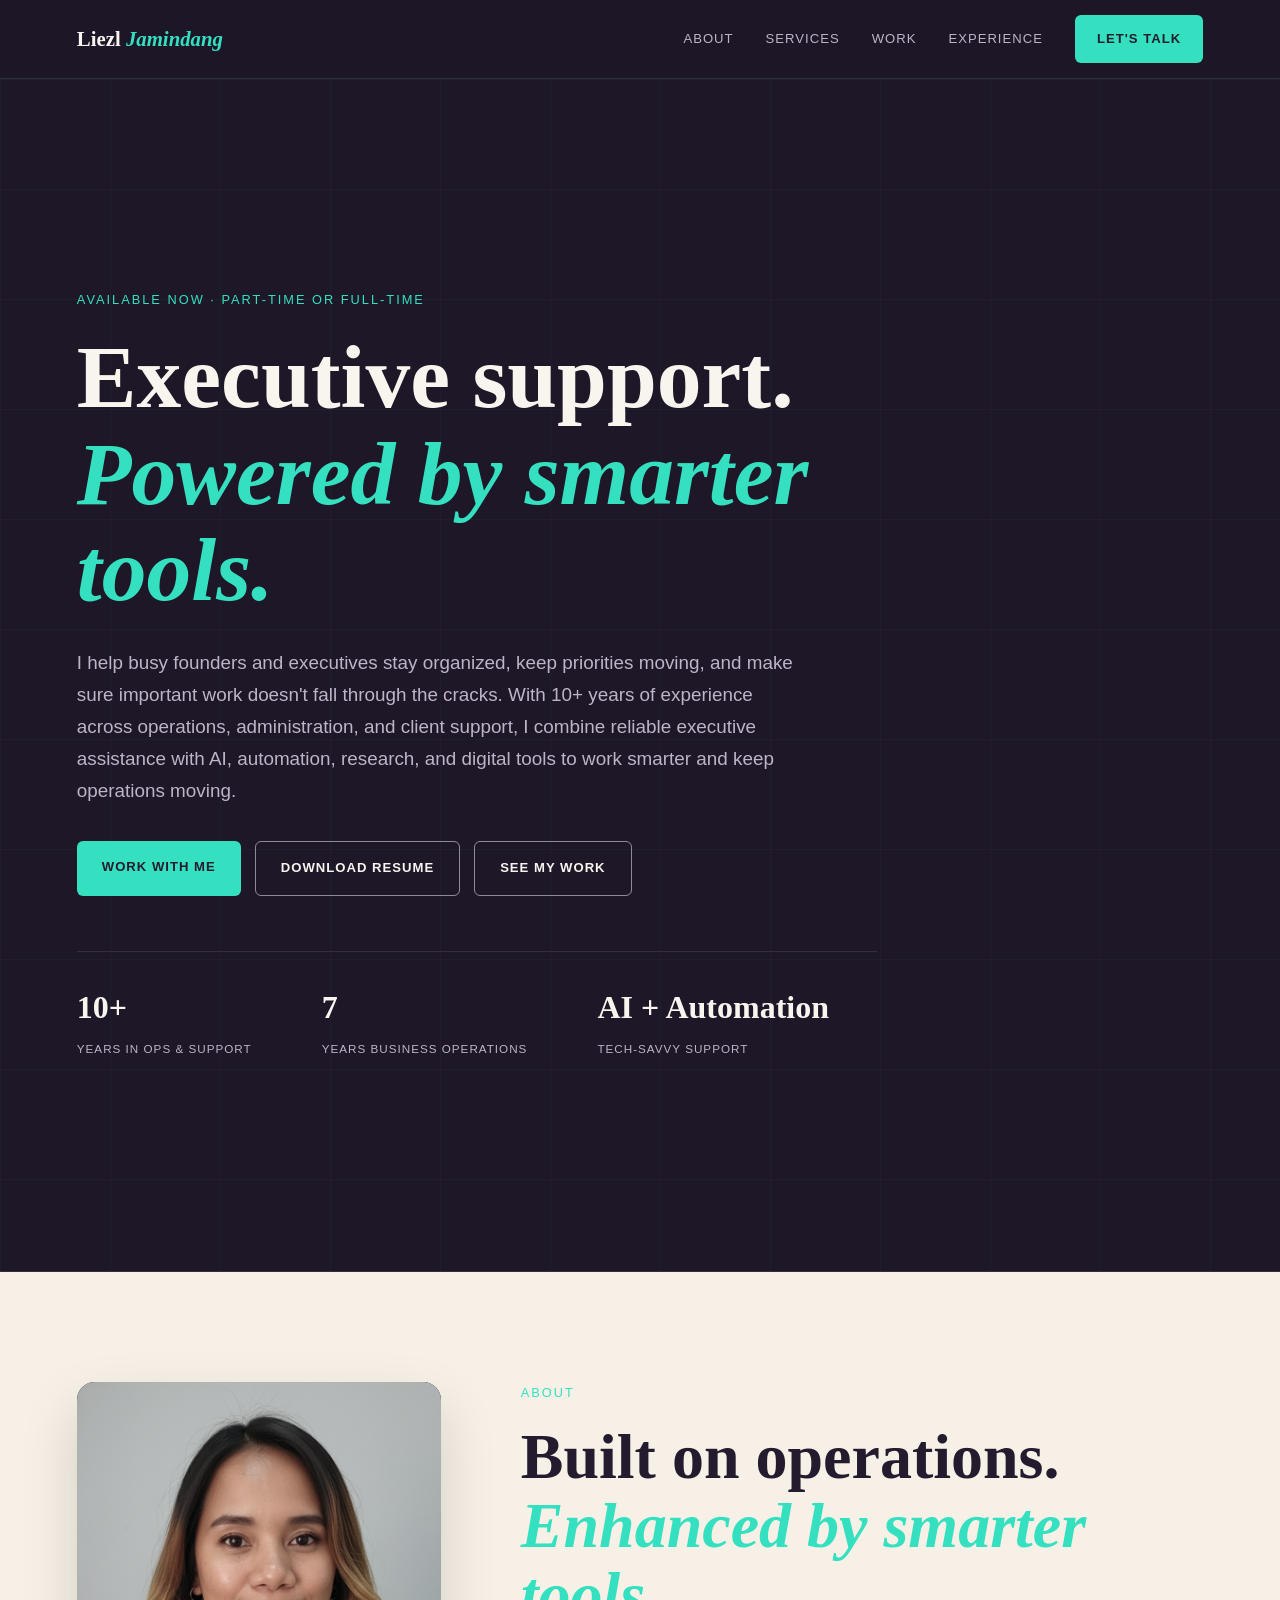
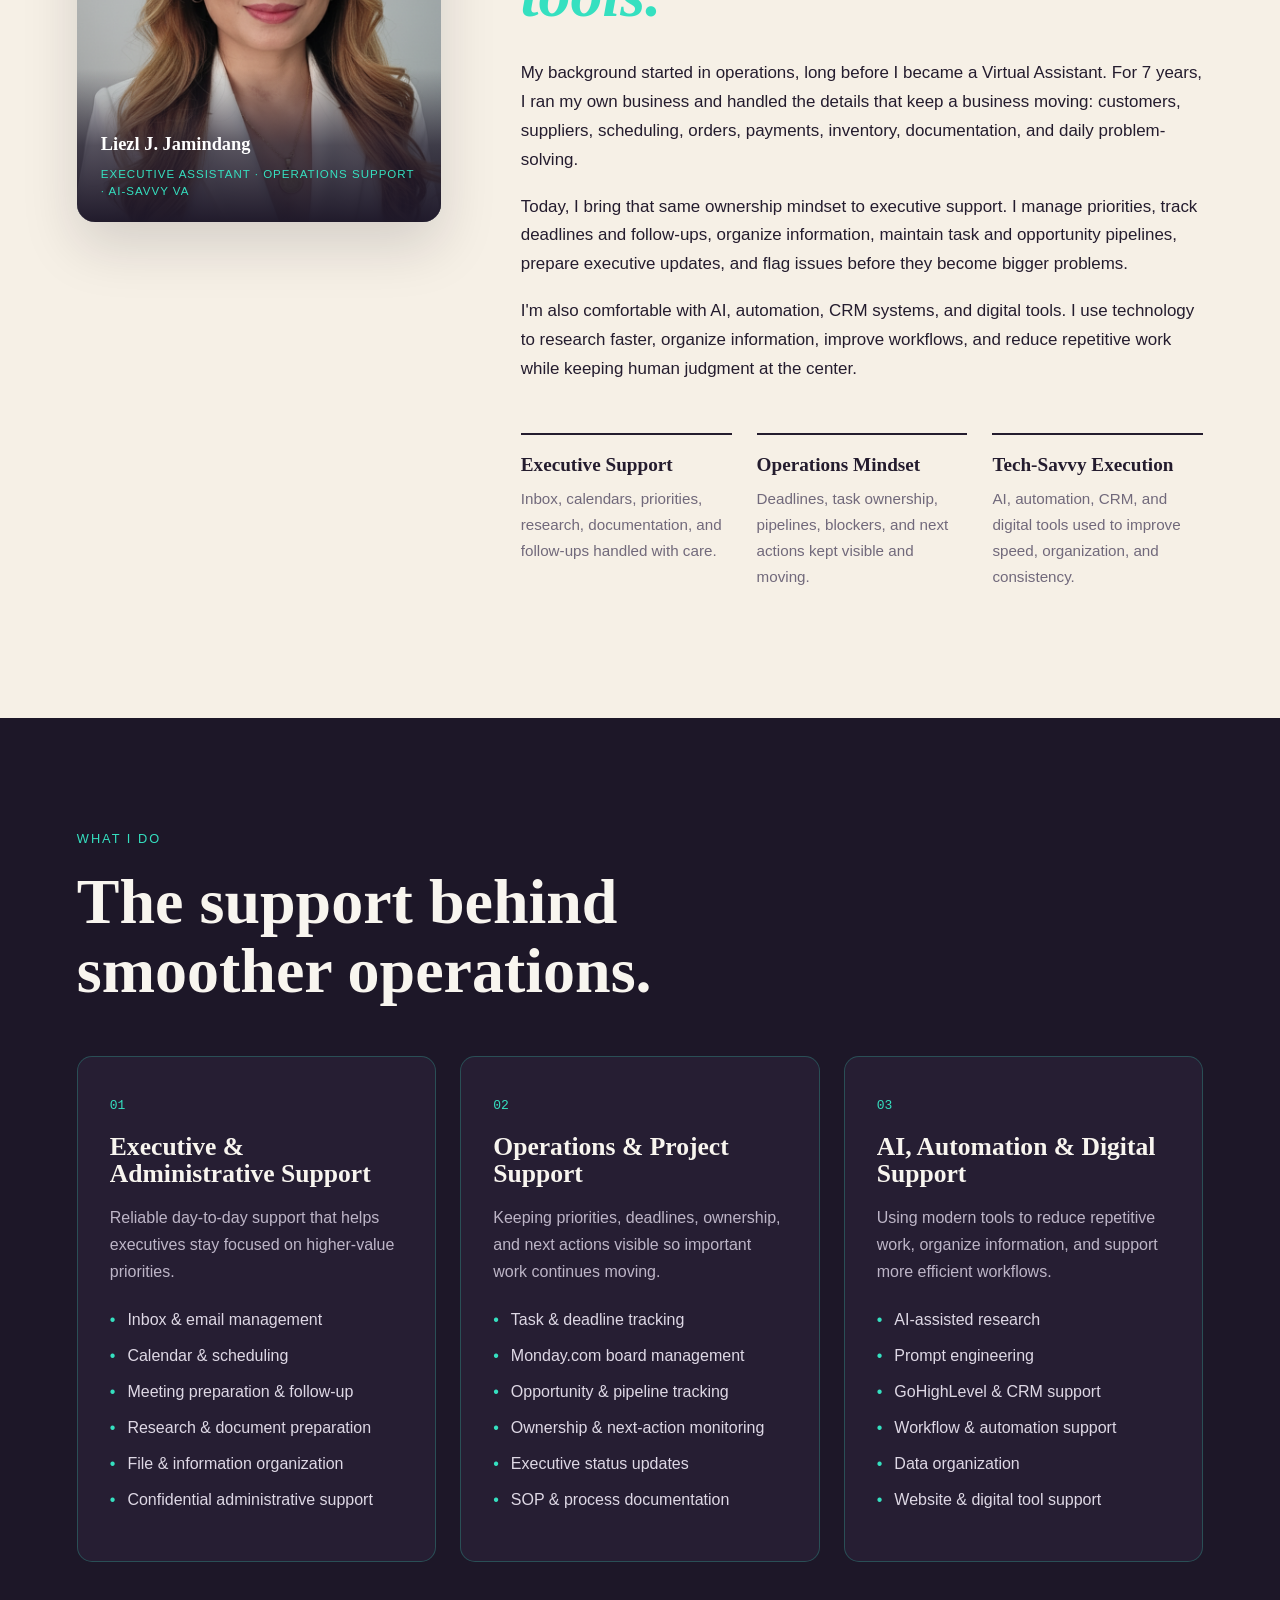
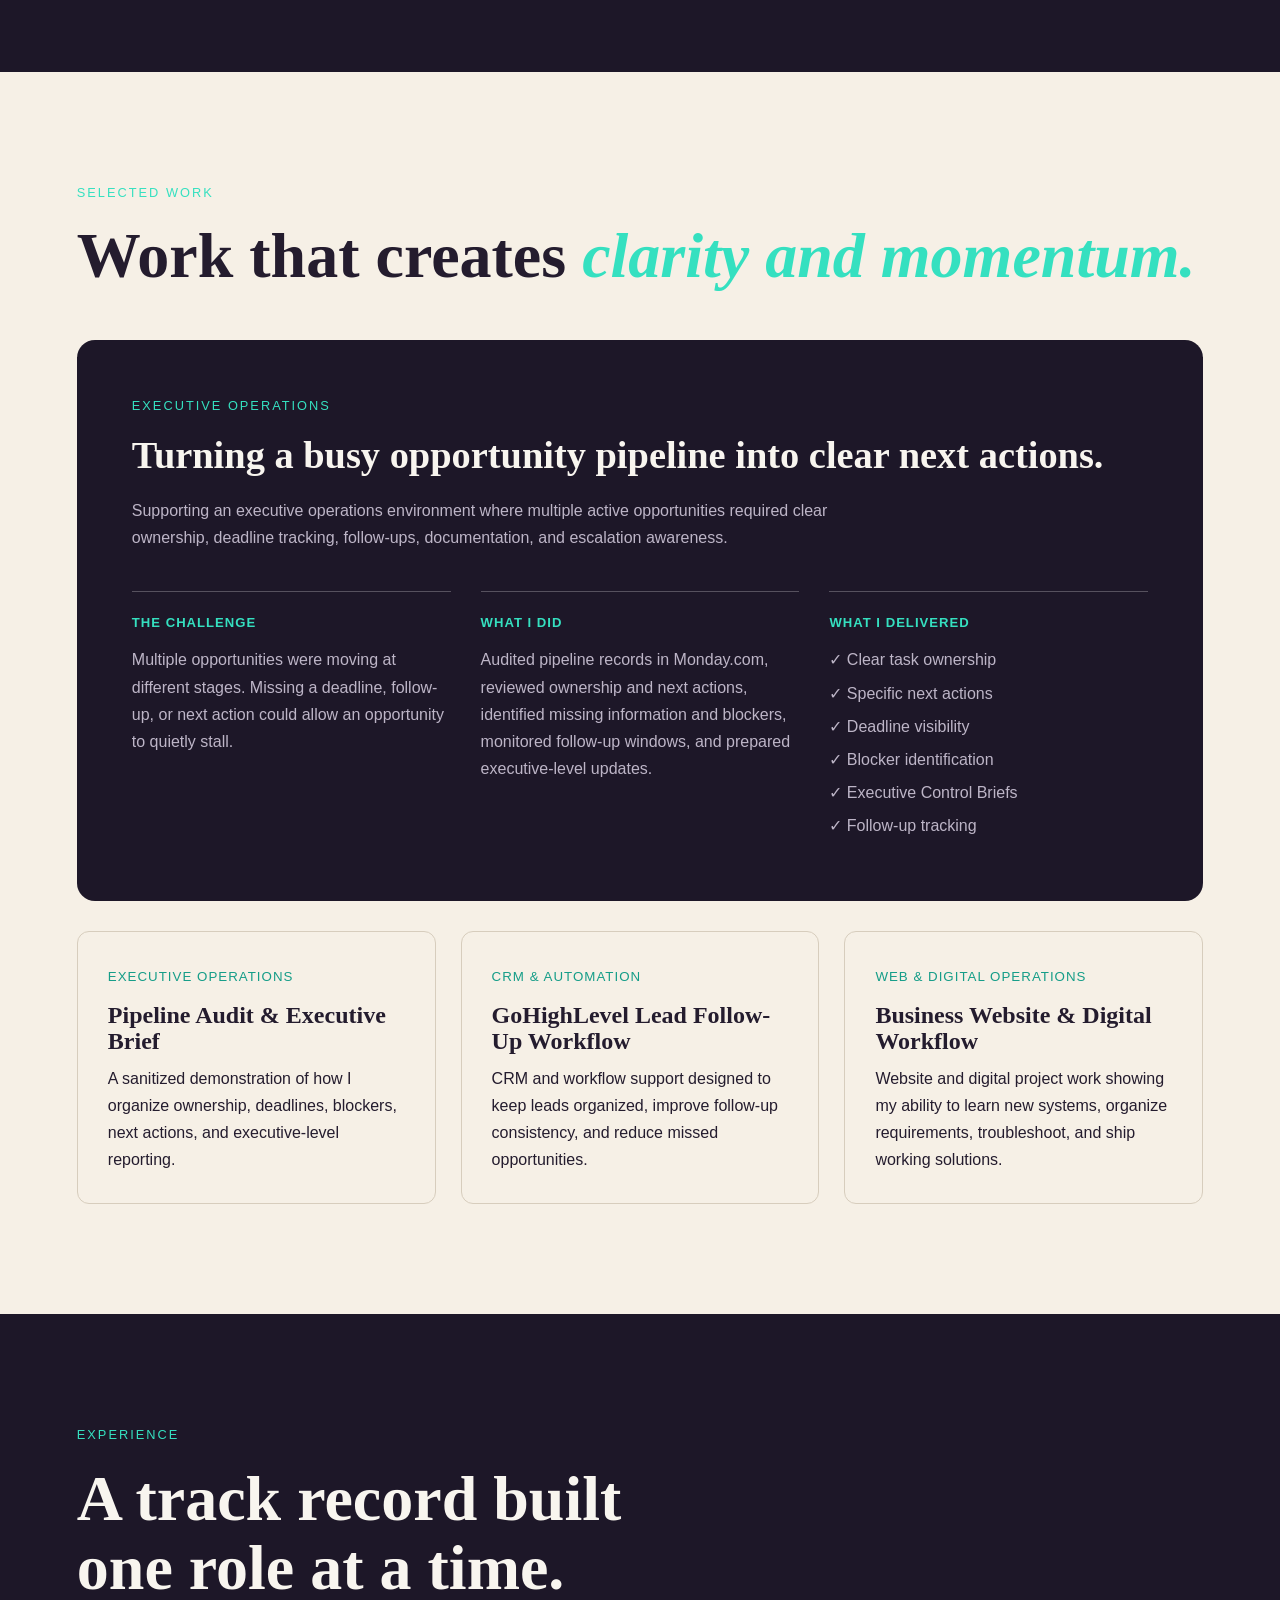
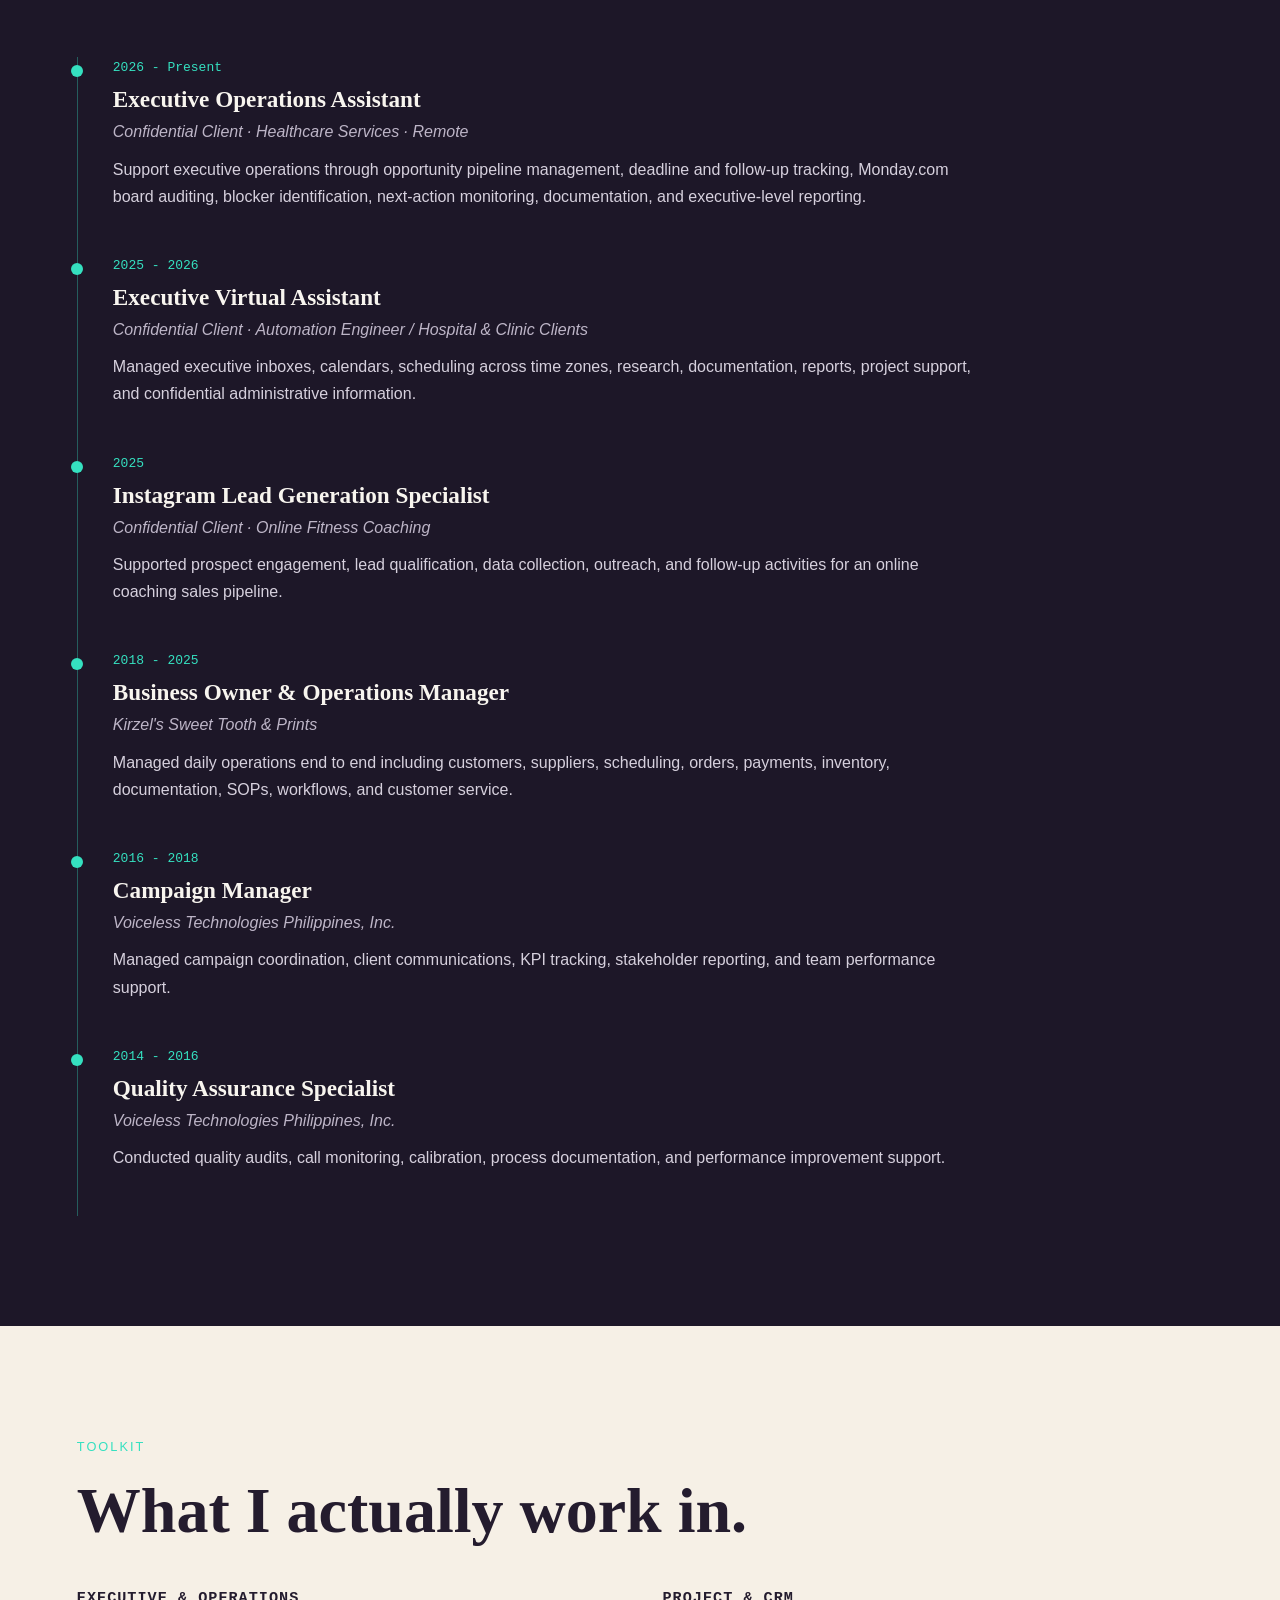
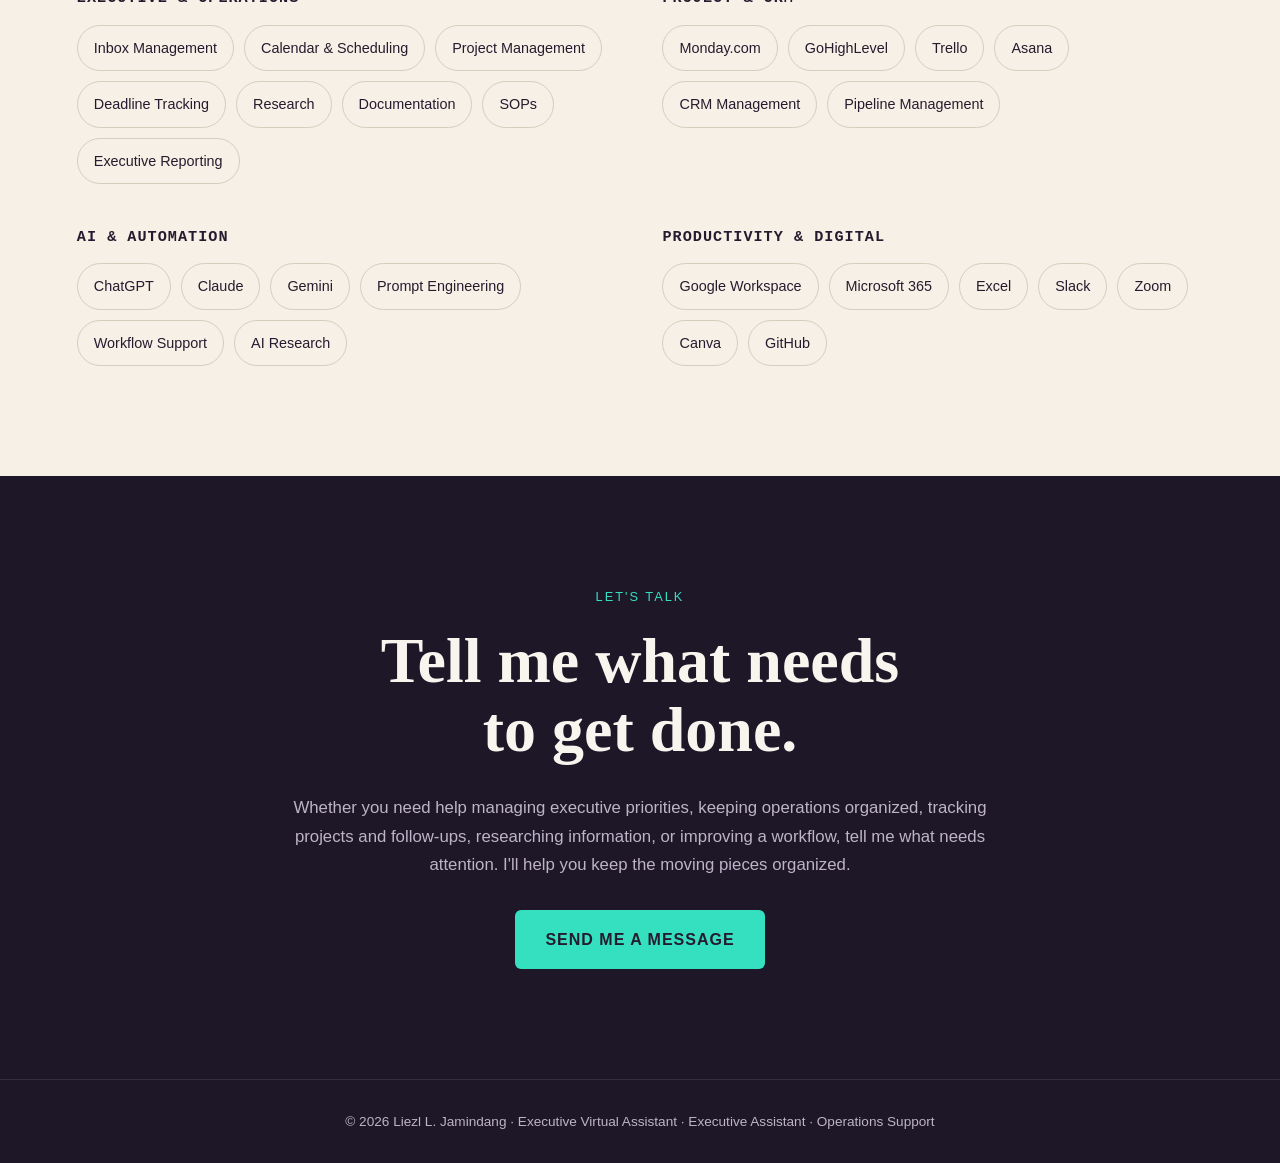
==== commit ffe7cba2: "Update index.html" ====
--- a/index.html
+++ b/index.html
@@ -45,9 +45,7 @@
       line-height: 1.7;
     }
 
-    h1,
-    h2,
-    h3 {
+    h1, h2, h3 {
       font-family: Georgia, "Times New Roman", serif;
       line-height: 1.08;
     }
@@ -218,7 +216,7 @@
       font-size: .73rem;
     }
 
-    /* LIGHT SECTION */
+    /* SECTIONS */
 
     .light {
       background: var(--cream);
@@ -243,16 +241,52 @@
       align-items: start;
     }
 
-    .monogram {
-      min-height: 440px;
+    .profile-photo-wrap {
+      position: relative;
+      overflow: hidden;
       background: var(--dark);
       border-radius: 18px;
-      display: grid;
-      place-items: center;
+      min-height: 440px;
+      box-shadow: 0 24px 55px rgba(24,18,34,.15);
+    }
+
+    .profile-photo {
+      width: 100%;
+      height: 440px;
+      display: block;
+      object-fit: cover;
+      object-position: center top;
+    }
+
+    .profile-caption {
+      position: absolute;
+      left: 0;
+      right: 0;
+      bottom: 0;
+      padding: 60px 24px 22px;
+      background: linear-gradient(
+        to top,
+        rgba(29,23,40,.98),
+        rgba(29,23,40,.72),
+        transparent
+      );
+      color: white;
+    }
+
+    .profile-caption strong {
+      display: block;
+      font-family: Georgia, "Times New Roman", serif;
+      font-size: 1.15rem;
+      margin-bottom: 5px;
+    }
+
+    .profile-caption span {
+      display: block;
       color: var(--teal);
-      font-family: Georgia, serif;
-      font-size: 6rem;
-      font-style: italic;
+      font-size: .72rem;
+      line-height: 1.5;
+      letter-spacing: 1px;
+      text-transform: uppercase;
     }
 
     .about-text p {
@@ -538,21 +572,21 @@
         padding: 35px 25px;
       }
 
-      .monogram {
-        min-height: 300px;
+      .profile-photo-wrap {
+        min-height: 380px;
+      }
+
+      .profile-photo {
+        height: 380px;
       }
     }
   </style>
 </head>
 
-
 <body>
-
-<!-- NAVIGATION -->
 
 <nav>
   <div class="container nav-inner">
-
     <a href="#home" class="logo">
       Liezl <span>Jamindang</span>
     </a>
@@ -564,16 +598,11 @@
       <a href="#experience">Experience</a>
       <a href="#contact" class="nav-button">Let's Talk</a>
     </div>
-
   </div>
 </nav>
 
-
-<!-- HERO -->
-
 <section class="hero" id="home">
   <div class="container">
-
     <div class="hero-content">
 
       <div class="eyebrow">
@@ -595,23 +624,16 @@
       </p>
 
       <div class="buttons">
-
-        <a href="#contact" class="btn-primary">
-          Work With Me
-        </a>
+        <a href="#contact" class="btn-primary">Work With Me</a>
 
         <a href="resume.pdf" target="_blank" class="btn-secondary">
           Download Resume
         </a>
 
-        <a href="#work" class="btn-secondary">
-          See My Work
-        </a>
-
+        <a href="#work" class="btn-secondary">See My Work</a>
       </div>
 
       <div class="stats">
-
         <div class="stat">
           <strong>10+</strong>
           <span>Years in Ops & Support</span>
@@ -626,24 +648,29 @@
           <strong>AI + Automation</strong>
           <span>Tech-Savvy Support</span>
         </div>
-
       </div>
 
     </div>
   </div>
 </section>
 
-
 <!-- ABOUT -->
 
 <section class="light" id="about">
-
   <div class="container">
-
     <div class="about-grid">
 
-      <div class="monogram">
-        LJ
+      <div class="profile-photo-wrap">
+        <img
+          src="assets/Profile%20Picture.png"
+          alt="Liezl Jamindang"
+          class="profile-photo"
+        >
+
+        <div class="profile-caption">
+          <strong>Liezl J. Jamindang</strong>
+          <span>Executive Assistant · Operations Support · AI-Savvy VA</span>
+        </div>
       </div>
 
       <div class="about-text">
@@ -659,16 +686,14 @@
           My background started in operations, long before I became a Virtual
           Assistant. For 7 years, I ran my own business and handled the details
           that keep a business moving: customers, suppliers, scheduling,
-          orders, payments, inventory, documentation, and daily
-          problem-solving.
+          orders, payments, inventory, documentation, and daily problem-solving.
         </p>
 
         <p>
           Today, I bring that same ownership mindset to executive support.
           I manage priorities, track deadlines and follow-ups, organize
           information, maintain task and opportunity pipelines, prepare
-          executive updates, and flag issues before they become bigger
-          problems.
+          executive updates, and flag issues before they become bigger problems.
         </p>
 
         <p>
@@ -677,7 +702,6 @@
           improve workflows, and reduce repetitive work while keeping human
           judgment at the center.
         </p>
-
 
         <div class="pillars">
 
@@ -706,19 +730,14 @@
           </div>
 
         </div>
-
-      </div>
-
+      </div>
     </div>
-
   </div>
 </section>
 
-
 <!-- SERVICES -->
 
 <section id="services">
-
   <div class="container">
 
     <div class="eyebrow">What I Do</div>
@@ -728,24 +747,15 @@
       smoother operations.
     </h2>
 
-
     <div class="service-grid">
 
-      <!-- CARD 1 -->
-
       <div class="service-card">
-
         <div class="service-number">01</div>
-
-        <h3>
-          Executive & Administrative Support
-        </h3>
-
+        <h3>Executive & Administrative Support</h3>
         <p>
           Reliable day-to-day support that helps executives stay focused on
           higher-value priorities.
         </p>
-
         <ul>
           <li>Inbox & email management</li>
           <li>Calendar & scheduling</li>
@@ -754,25 +764,15 @@
           <li>File & information organization</li>
           <li>Confidential administrative support</li>
         </ul>
-
-      </div>
-
-
-      <!-- CARD 2 -->
+      </div>
 
       <div class="service-card">
-
         <div class="service-number">02</div>
-
-        <h3>
-          Operations & Project Support
-        </h3>
-
+        <h3>Operations & Project Support</h3>
         <p>
           Keeping priorities, deadlines, ownership, and next actions visible
           so important work continues moving.
         </p>
-
         <ul>
           <li>Task & deadline tracking</li>
           <li>Monday.com board management</li>
@@ -781,25 +781,15 @@
           <li>Executive status updates</li>
           <li>SOP & process documentation</li>
         </ul>
-
-      </div>
-
-
-      <!-- CARD 3 -->
+      </div>
 
       <div class="service-card">
-
         <div class="service-number">03</div>
-
-        <h3>
-          AI, Automation & Digital Support
-        </h3>
-
+        <h3>AI, Automation & Digital Support</h3>
         <p>
           Using modern tools to reduce repetitive work, organize information,
           and support more efficient workflows.
         </p>
-
         <ul>
           <li>AI-assisted research</li>
           <li>Prompt engineering</li>
@@ -808,38 +798,27 @@
           <li>Data organization</li>
           <li>Website & digital tool support</li>
         </ul>
-
       </div>
 
     </div>
-
   </div>
 </section>
 
-
 <!-- WORK -->
 
 <section class="light" id="work">
-
   <div class="container">
 
-    <div class="eyebrow">
-      Selected Work
-    </div>
+    <div class="eyebrow">Selected Work</div>
 
     <h2 class="section-title">
       Work that creates
       <span class="accent">clarity and momentum.</span>
     </h2>
 
-
-    <!-- EXECUTIVE OPERATIONS CASE STUDY -->
-
     <div class="case-study">
 
-      <div class="eyebrow">
-        Executive Operations
-      </div>
+      <div class="eyebrow">Executive Operations</div>
 
       <h3>
         Turning a busy opportunity pipeline into clear next actions.
@@ -851,39 +830,28 @@
         documentation, and escalation awareness.
       </p>
 
-
       <div class="case-columns">
 
         <div class="case-box">
-
           <h4>The Challenge</h4>
-
           <p>
             Multiple opportunities were moving at different stages. Missing a
             deadline, follow-up, or next action could allow an opportunity to
             quietly stall.
           </p>
-
-        </div>
-
+        </div>
 
         <div class="case-box">
-
           <h4>What I Did</h4>
-
           <p>
             Audited pipeline records in Monday.com, reviewed ownership and
             next actions, identified missing information and blockers,
             monitored follow-up windows, and prepared executive-level updates.
           </p>
-
-        </div>
-
+        </div>
 
         <div class="case-box">
-
           <h4>What I Delivered</h4>
-
           <ul>
             <li>✓ Clear task ownership</li>
             <li>✓ Specific next actions</li>
@@ -892,269 +860,153 @@
             <li>✓ Executive Control Briefs</li>
             <li>✓ Follow-up tracking</li>
           </ul>
-
-        </div>
-
-      </div>
-
+        </div>
+
+      </div>
     </div>
 
-
-    <!-- OTHER PROJECTS -->
-
     <div class="projects">
 
       <div class="project">
-
         <small>Executive Operations</small>
-
-        <h3>
-          Pipeline Audit & Executive Brief
-        </h3>
-
+        <h3>Pipeline Audit & Executive Brief</h3>
         <p>
           A sanitized demonstration of how I organize ownership, deadlines,
           blockers, next actions, and executive-level reporting.
         </p>
-
-      </div>
-
+      </div>
 
       <div class="project">
-
         <small>CRM & Automation</small>
-
-        <h3>
-          GoHighLevel Lead Follow-Up Workflow
-        </h3>
-
+        <h3>GoHighLevel Lead Follow-Up Workflow</h3>
         <p>
           CRM and workflow support designed to keep leads organized, improve
           follow-up consistency, and reduce missed opportunities.
         </p>
-
-      </div>
-
+      </div>
 
       <div class="project">
-
         <small>Web & Digital Operations</small>
-
-        <h3>
-          Business Website & Digital Workflow
-        </h3>
-
+        <h3>Business Website & Digital Workflow</h3>
         <p>
           Website and digital project work showing my ability to learn new
           systems, organize requirements, troubleshoot, and ship working
           solutions.
         </p>
-
       </div>
 
     </div>
-
   </div>
 </section>
 
-
 <!-- EXPERIENCE -->
 
 <section id="experience">
-
   <div class="container">
 
-    <div class="eyebrow">
-      Experience
-    </div>
+    <div class="eyebrow">Experience</div>
 
     <h2 class="section-title">
-      A track record built
+      A track record built<br>
       one role at a time.
     </h2>
 
-
     <div class="timeline">
 
-
-      <!-- CURRENT -->
-
       <div class="job">
-
-        <div class="date">
-          2026 - Present
-        </div>
-
-        <h3>
-          Executive Operations Assistant
-        </h3>
-
+        <div class="date">2026 - Present</div>
+        <h3>Executive Operations Assistant</h3>
         <div class="company">
           Confidential Client · Healthcare Services · Remote
         </div>
-
         <p>
           Support executive operations through opportunity pipeline
           management, deadline and follow-up tracking, Monday.com board
           auditing, blocker identification, next-action monitoring,
           documentation, and executive-level reporting.
         </p>
-
-      </div>
-
-
-      <!-- EXECUTIVE VA -->
+      </div>
 
       <div class="job">
-
-        <div class="date">
-          2025 - 2026
-        </div>
-
-        <h3>
-          Executive Virtual Assistant
-        </h3>
-
+        <div class="date">2025 - 2026</div>
+        <h3>Executive Virtual Assistant</h3>
         <div class="company">
           Confidential Client · Automation Engineer / Hospital & Clinic Clients
         </div>
-
         <p>
           Managed executive inboxes, calendars, scheduling across time zones,
           research, documentation, reports, project support, and confidential
           administrative information.
         </p>
-
-      </div>
-
-
-      <!-- LEAD GENERATION -->
+      </div>
 
       <div class="job">
-
-        <div class="date">
-          2025
-        </div>
-
-        <h3>
-          Instagram Lead Generation Specialist
-        </h3>
-
+        <div class="date">2025</div>
+        <h3>Instagram Lead Generation Specialist</h3>
         <div class="company">
           Confidential Client · Online Fitness Coaching
         </div>
-
         <p>
           Supported prospect engagement, lead qualification, data collection,
-          outreach, and follow-up activities for an online coaching sales
-          pipeline.
-        </p>
-
-      </div>
-
-
-      <!-- BUSINESS -->
+          outreach, and follow-up activities for an online coaching sales pipeline.
+        </p>
+      </div>
 
       <div class="job">
-
-        <div class="date">
-          2018 - 2025
-        </div>
-
-        <h3>
-          Business Owner & Operations Manager
-        </h3>
-
-        <div class="company">
-          Kirzel's Sweet Tooth & Prints
-        </div>
-
+        <div class="date">2018 - 2025</div>
+        <h3>Business Owner & Operations Manager</h3>
+        <div class="company">Kirzel's Sweet Tooth & Prints</div>
         <p>
           Managed daily operations end to end including customers, suppliers,
           scheduling, orders, payments, inventory, documentation, SOPs,
           workflows, and customer service.
         </p>
-
-      </div>
-
-
-      <!-- CAMPAIGN MANAGER -->
+      </div>
 
       <div class="job">
-
-        <div class="date">
-          2016 - 2018
-        </div>
-
-        <h3>
-          Campaign Manager
-        </h3>
-
+        <div class="date">2016 - 2018</div>
+        <h3>Campaign Manager</h3>
         <div class="company">
           Voiceless Technologies Philippines, Inc.
         </div>
-
         <p>
           Managed campaign coordination, client communications, KPI tracking,
           stakeholder reporting, and team performance support.
         </p>
-
-      </div>
-
-
-      <!-- QA -->
+      </div>
 
       <div class="job">
-
-        <div class="date">
-          2014 - 2016
-        </div>
-
-        <h3>
-          Quality Assurance Specialist
-        </h3>
-
+        <div class="date">2014 - 2016</div>
+        <h3>Quality Assurance Specialist</h3>
         <div class="company">
           Voiceless Technologies Philippines, Inc.
         </div>
-
         <p>
           Conducted quality audits, call monitoring, calibration, process
           documentation, and performance improvement support.
         </p>
-
       </div>
 
     </div>
-
   </div>
 </section>
 
-
 <!-- TOOLKIT -->
 
 <section class="light">
-
   <div class="container">
 
-    <div class="eyebrow">
-      Toolkit
-    </div>
+    <div class="eyebrow">Toolkit</div>
 
     <h2 class="section-title">
       What I actually work in.
     </h2>
 
-
     <div class="tool-grid">
 
-
       <div class="tool-category">
-
         <h3>Executive & Operations</h3>
-
         <div class="tags">
-
           <span class="tag">Inbox Management</span>
           <span class="tag">Calendar & Scheduling</span>
           <span class="tag">Project Management</span>
@@ -1163,54 +1015,36 @@
           <span class="tag">Documentation</span>
           <span class="tag">SOPs</span>
           <span class="tag">Executive Reporting</span>
-
-        </div>
-
-      </div>
-
+        </div>
+      </div>
 
       <div class="tool-category">
-
         <h3>Project & CRM</h3>
-
         <div class="tags">
-
           <span class="tag">Monday.com</span>
           <span class="tag">GoHighLevel</span>
           <span class="tag">Trello</span>
           <span class="tag">Asana</span>
           <span class="tag">CRM Management</span>
           <span class="tag">Pipeline Management</span>
-
-        </div>
-
-      </div>
-
+        </div>
+      </div>
 
       <div class="tool-category">
-
         <h3>AI & Automation</h3>
-
         <div class="tags">
-
           <span class="tag">ChatGPT</span>
           <span class="tag">Claude</span>
           <span class="tag">Gemini</span>
           <span class="tag">Prompt Engineering</span>
           <span class="tag">Workflow Support</span>
           <span class="tag">AI Research</span>
-
-        </div>
-
-      </div>
-
+        </div>
+      </div>
 
       <div class="tool-category">
-
         <h3>Productivity & Digital</h3>
-
         <div class="tags">
-
           <span class="tag">Google Workspace</span>
           <span class="tag">Microsoft 365</span>
           <span class="tag">Excel</span>
@@ -1218,26 +1052,19 @@
           <span class="tag">Zoom</span>
           <span class="tag">Canva</span>
           <span class="tag">GitHub</span>
-
-        </div>
-
+        </div>
       </div>
 
     </div>
-
   </div>
 </section>
 
-
 <!-- CONTACT -->
 
 <section class="contact" id="contact">
-
   <div class="container">
 
-    <div class="eyebrow">
-      Let's Talk
-    </div>
+    <div class="eyebrow">Let's Talk</div>
 
     <h2 class="section-title">
       Tell me what needs<br>
@@ -1252,21 +1079,18 @@
     </p>
 
     <a
-      href="mailto:liz.lorico@gmail.com"
+      href="mailto:liezljamindang@gmail.com"
       class="contact-button"
     >
       Send Me a Message
     </a>
 
   </div>
-
 </section>
-
 
 <footer>
   © 2026 Liezl L. Jamindang · Executive Virtual Assistant · Executive Assistant · Operations Support
 </footer>
 
-
 </body>
 </html>
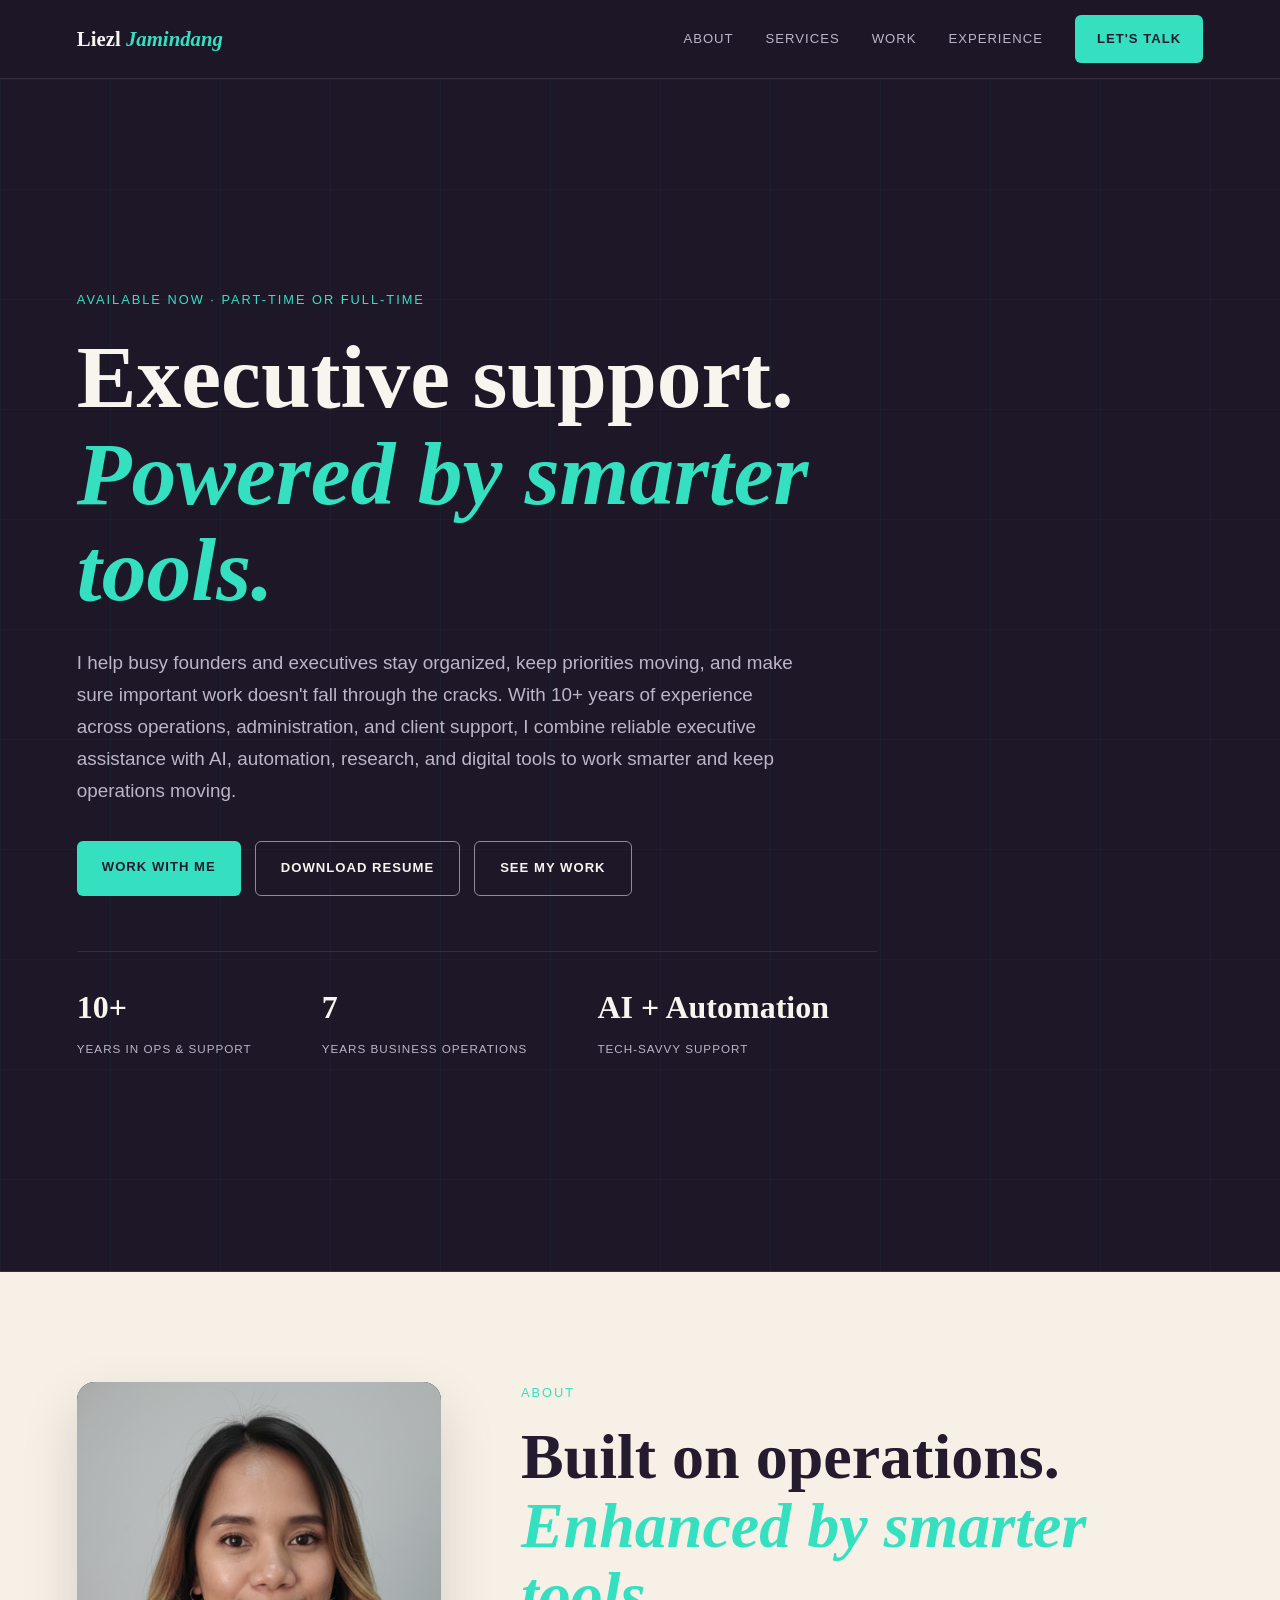
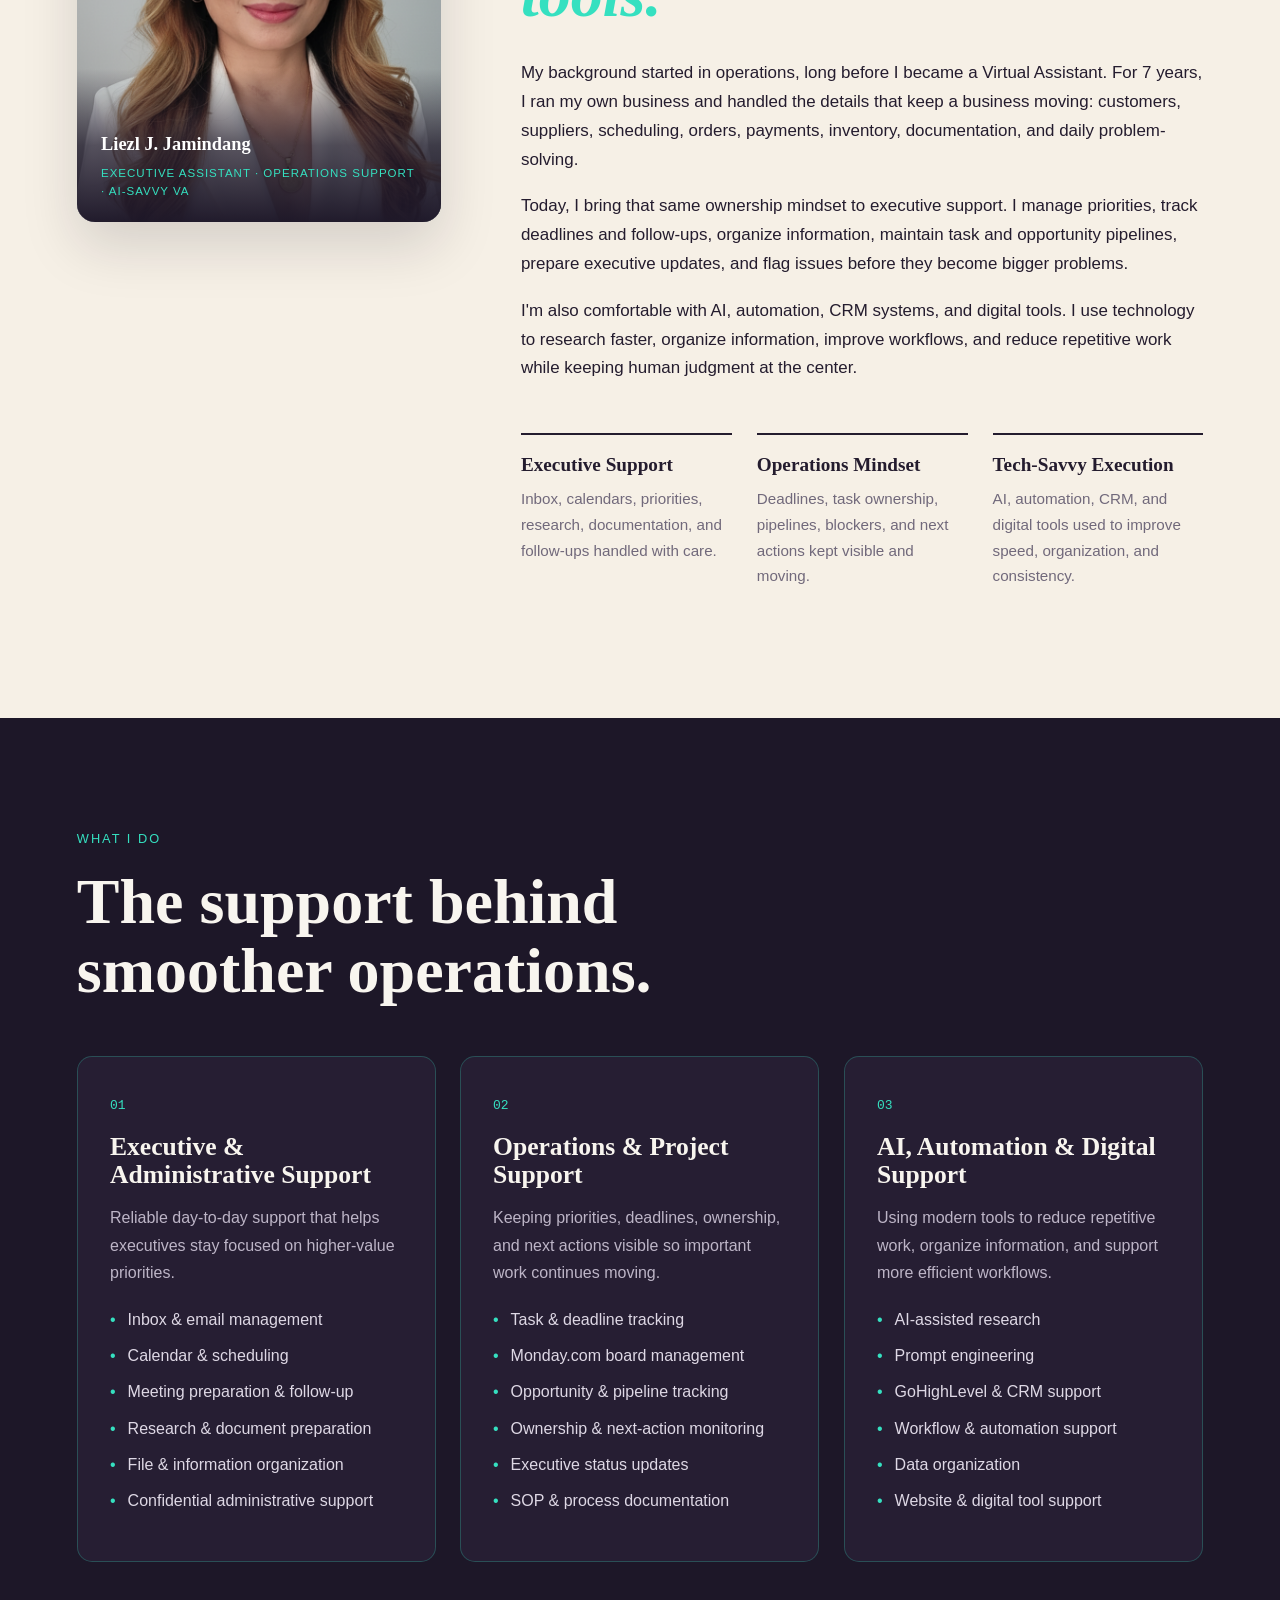
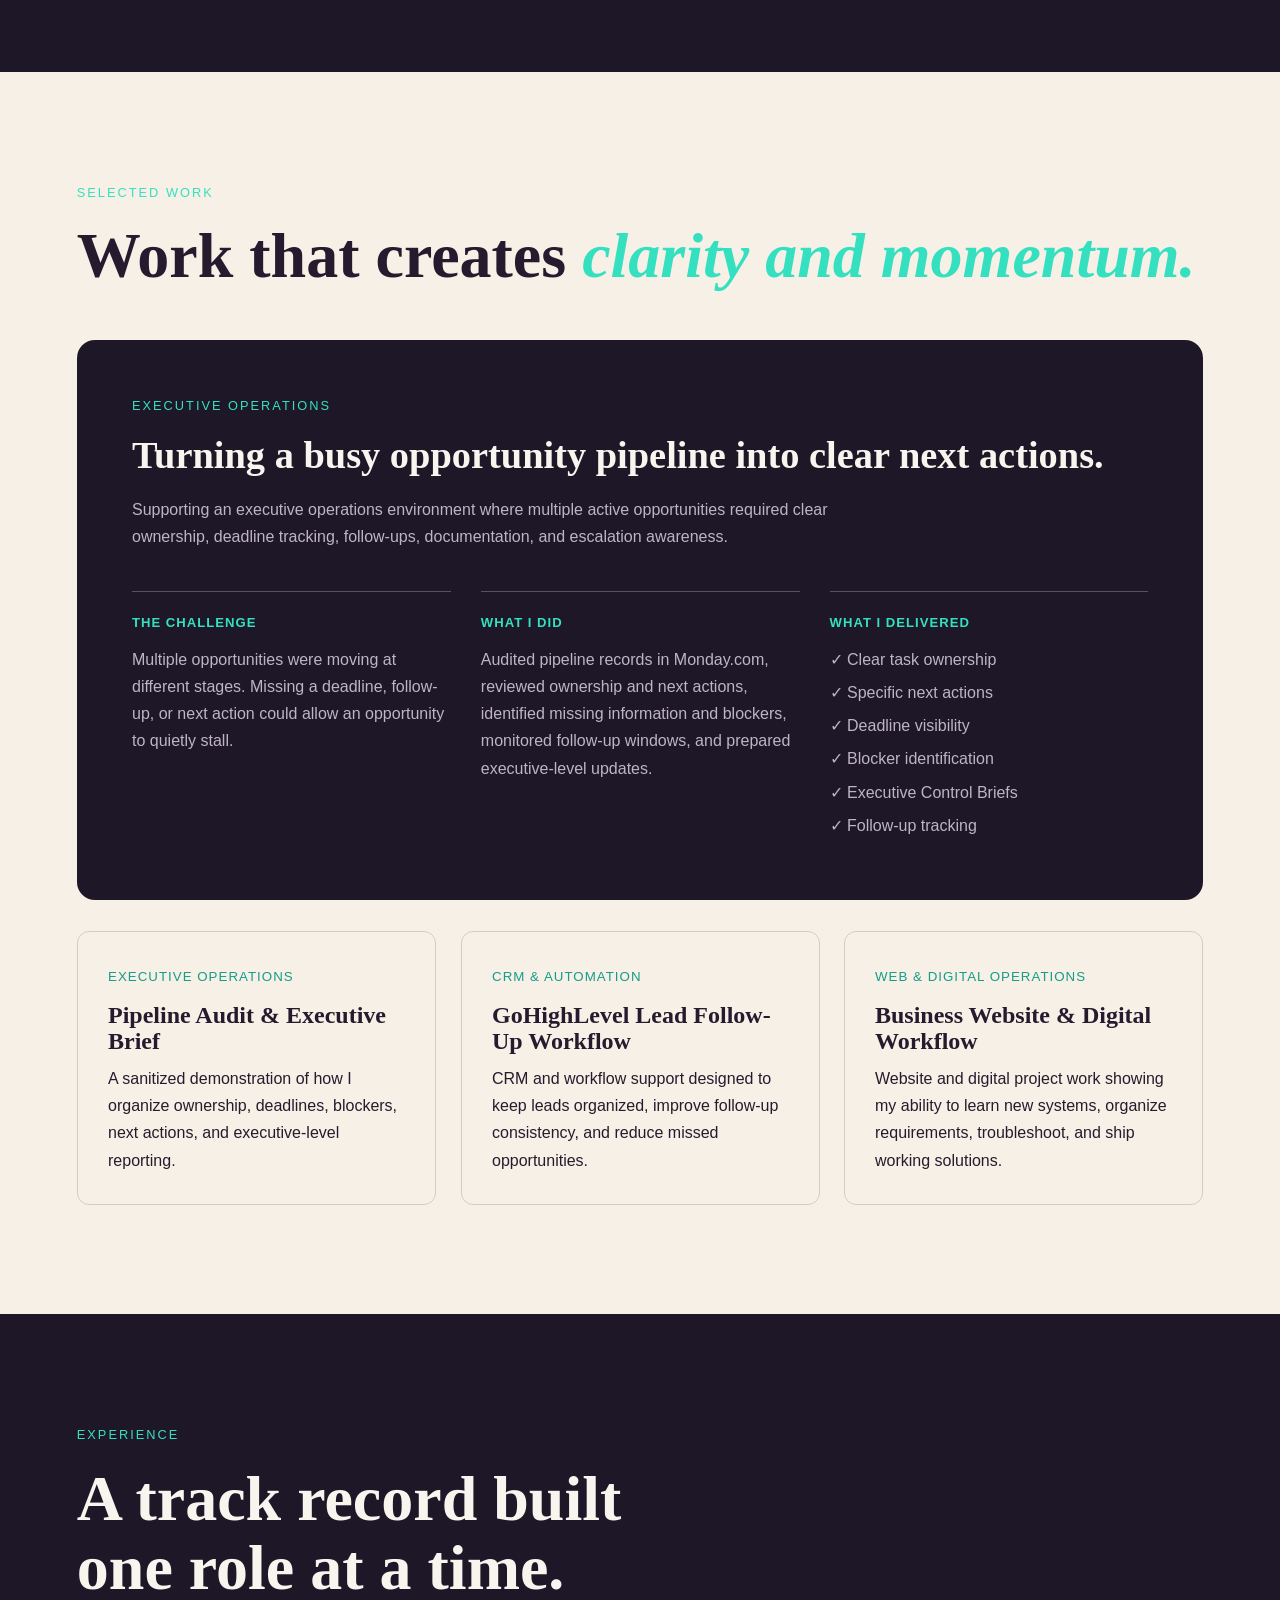
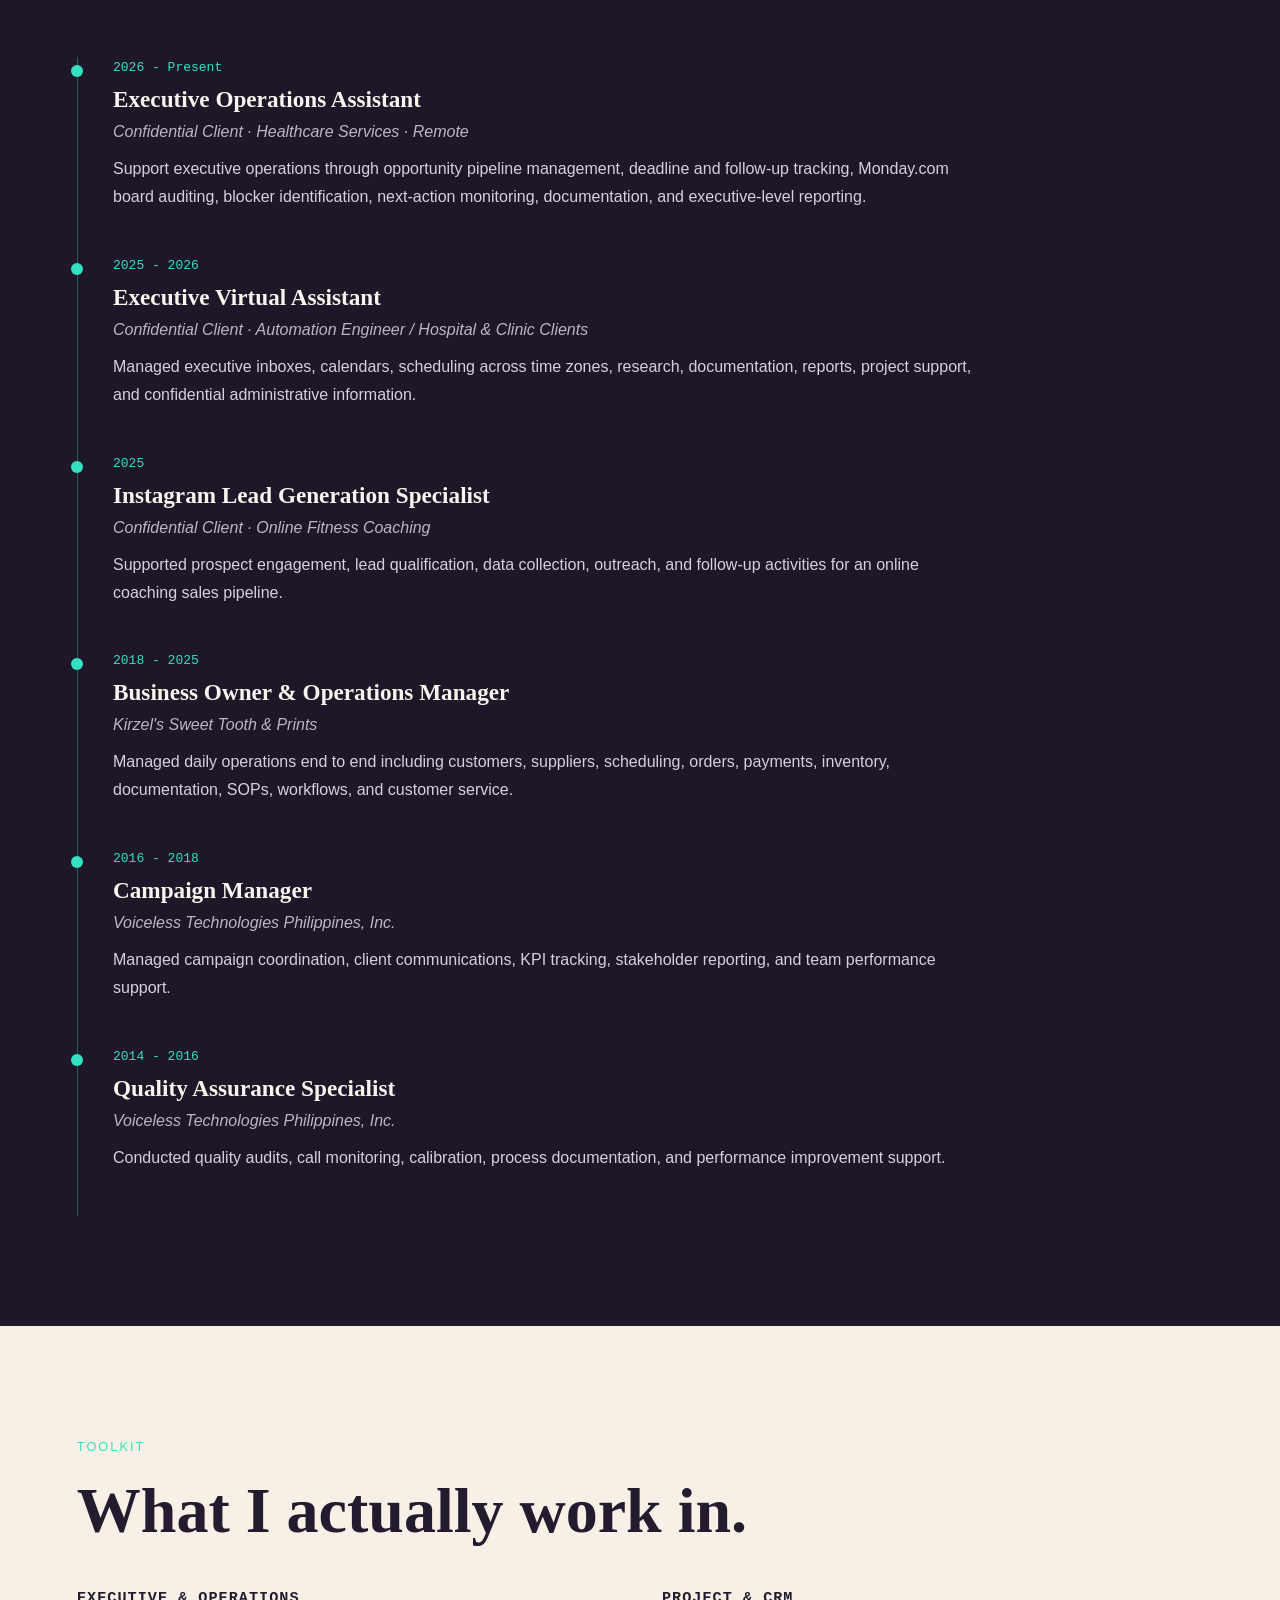
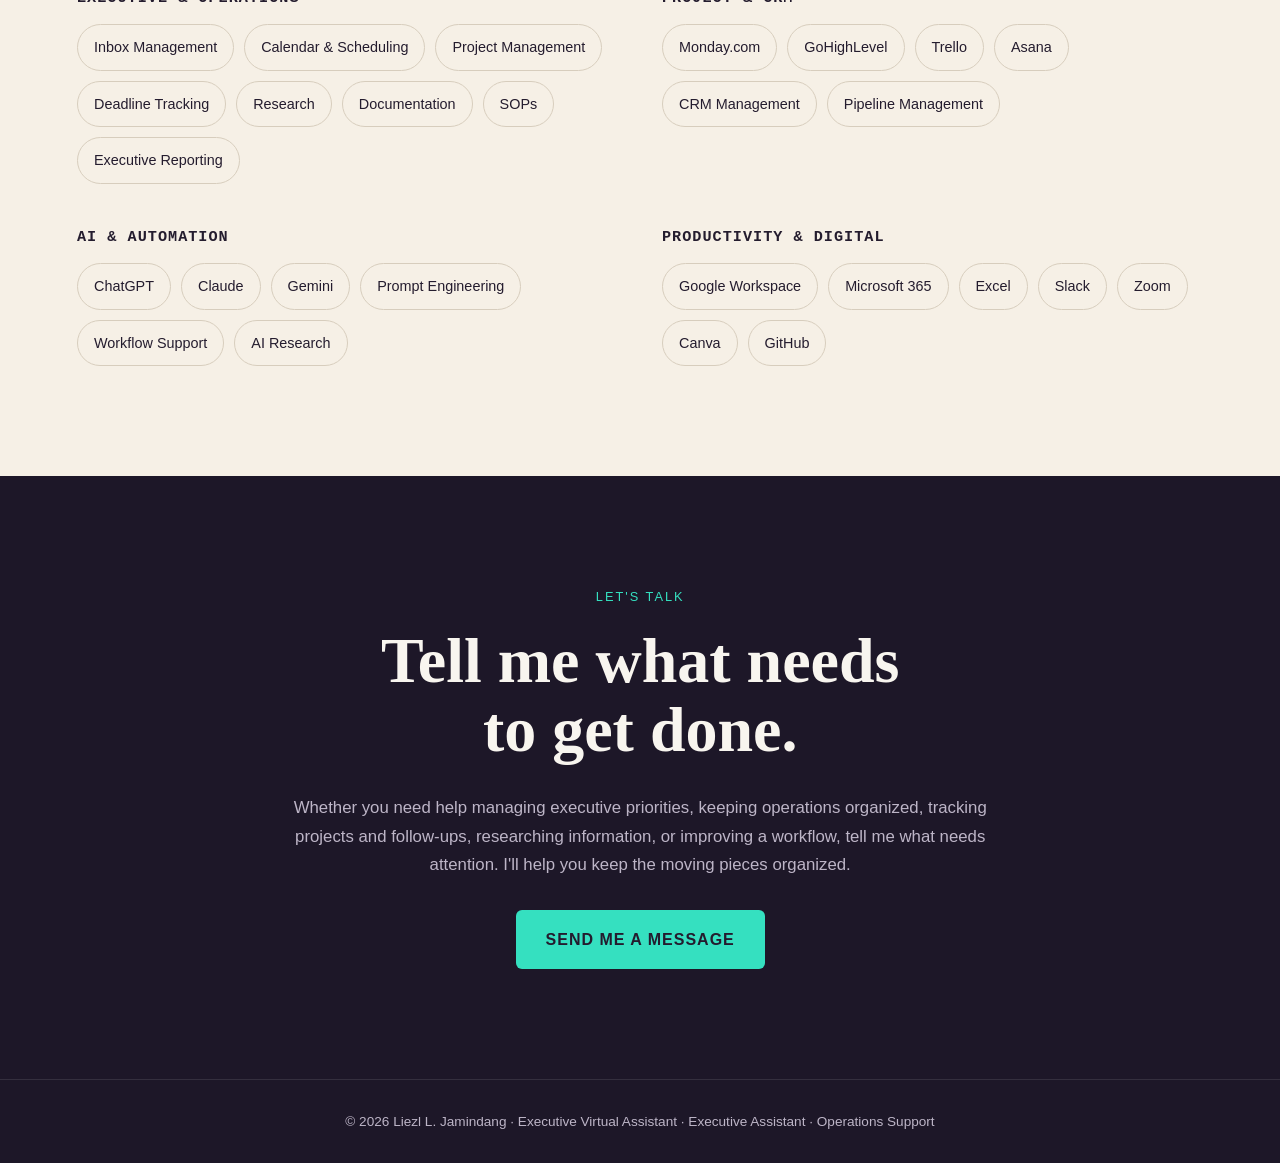
==== commit 31590adf: "Update index.html" ====
--- a/index.html
+++ b/index.html
@@ -1092,5 +1092,646 @@
   © 2026 Liezl L. Jamindang · Executive Virtual Assistant · Executive Assistant · Operations Support
 </footer>
 
+<!-- =========================================
+     PORTFOLIO MOTION
+========================================= -->
+
+<style>
+
+/* -----------------------------------------
+   SCROLL REVEAL
+----------------------------------------- */
+
+.motion-reveal {
+  opacity: 0;
+  transform: translateY(38px);
+  transition:
+    opacity 0.8s cubic-bezier(.2,.7,.2,1),
+    transform 0.8s cubic-bezier(.2,.7,.2,1);
+  will-change: opacity, transform;
+}
+
+.motion-reveal.motion-visible {
+  opacity: 1;
+  transform: translateY(0);
+}
+
+
+/* -----------------------------------------
+   HERO ENTRANCE
+----------------------------------------- */
+
+.hero .eyebrow {
+  animation: heroFadeUp 0.7s ease forwards;
+}
+
+.hero h1 {
+  opacity: 0;
+  animation: heroFadeUp 0.8s ease 0.15s forwards;
+}
+
+.hero-text {
+  opacity: 0;
+  animation: heroFadeUp 0.8s ease 0.3s forwards;
+}
+
+.hero .buttons {
+  opacity: 0;
+  animation: heroFadeUp 0.8s ease 0.45s forwards;
+}
+
+.hero .stats {
+  opacity: 0;
+  animation: heroFadeUp 0.8s ease 0.6s forwards;
+}
+
+@keyframes heroFadeUp {
+  from {
+    opacity: 0;
+    transform: translateY(28px);
+  }
+
+  to {
+    opacity: 1;
+    transform: translateY(0);
+  }
+}
+
+
+/* -----------------------------------------
+   TEAL HEADLINE MOTION
+----------------------------------------- */
+
+.hero .accent {
+  display: inline-block;
+  animation: accentFloat 5s ease-in-out infinite;
+}
+
+@keyframes accentFloat {
+  0%,
+  100% {
+    transform: translateY(0);
+  }
+
+  50% {
+    transform: translateY(-5px);
+  }
+}
+
+
+/* -----------------------------------------
+   PROFILE PHOTO
+----------------------------------------- */
+
+.profile-photo-wrap {
+  transition:
+    transform 0.45s cubic-bezier(.2,.7,.2,1),
+    box-shadow 0.45s ease;
+}
+
+.profile-photo {
+  transition:
+    transform 0.75s cubic-bezier(.2,.7,.2,1);
+}
+
+.profile-photo-wrap:hover {
+  transform: translateY(-8px);
+  box-shadow:
+    0 32px 70px rgba(24,18,34,.24);
+}
+
+.profile-photo-wrap:hover .profile-photo {
+  transform: scale(1.035);
+}
+
+
+/* -----------------------------------------
+   PROFILE CAPTION
+----------------------------------------- */
+
+.profile-caption {
+  transition:
+    padding-bottom 0.4s ease,
+    background 0.4s ease;
+}
+
+.profile-photo-wrap:hover .profile-caption {
+  padding-bottom: 28px;
+}
+
+
+/* -----------------------------------------
+   SERVICE CARDS
+----------------------------------------- */
+
+.service-card {
+  position: relative;
+  overflow: hidden;
+
+  transition:
+    transform 0.35s cubic-bezier(.2,.7,.2,1),
+    border-color 0.35s ease,
+    box-shadow 0.35s ease;
+}
+
+.service-card::after {
+  content: "";
+  position: absolute;
+
+  left: 0;
+  bottom: 0;
+
+  width: 0;
+  height: 3px;
+
+  background: var(--teal);
+
+  transition: width 0.4s ease;
+}
+
+.service-card:hover {
+  transform: translateY(-9px);
+
+  border-color: rgba(53,224,192,.75);
+
+  box-shadow:
+    0 24px 48px rgba(0,0,0,.20);
+}
+
+.service-card:hover::after {
+  width: 100%;
+}
+
+
+/* -----------------------------------------
+   PROJECT CARDS
+----------------------------------------- */
+
+.project {
+  transition:
+    transform 0.35s cubic-bezier(.2,.7,.2,1),
+    border-color 0.35s ease,
+    box-shadow 0.35s ease;
+}
+
+.project:hover {
+  transform: translateY(-7px);
+
+  border-color: var(--teal);
+
+  box-shadow:
+    0 18px 38px rgba(29,23,40,.12);
+}
+
+
+/* -----------------------------------------
+   EXECUTIVE CASE STUDY
+----------------------------------------- */
+
+.case-study {
+  transition:
+    transform 0.45s ease,
+    box-shadow 0.45s ease;
+}
+
+.case-study:hover {
+  transform: translateY(-5px);
+
+  box-shadow:
+    0 26px 60px rgba(29,23,40,.18);
+}
+
+
+/* -----------------------------------------
+   CASE STUDY COLUMNS
+----------------------------------------- */
+
+.case-box {
+  transition:
+    transform 0.3s ease,
+    border-color 0.3s ease;
+}
+
+.case-box:hover {
+  transform: translateY(-4px);
+
+  border-color: var(--teal);
+}
+
+
+/* -----------------------------------------
+   EXPERIENCE TIMELINE
+----------------------------------------- */
+
+.job {
+  transition:
+    transform 0.3s ease;
+}
+
+.job::before {
+  transition:
+    transform 0.3s ease,
+    box-shadow 0.3s ease;
+}
+
+.job:hover {
+  transform: translateX(7px);
+}
+
+.job:hover::before {
+  transform: scale(1.55);
+
+  box-shadow:
+    0 0 0 6px rgba(53,224,192,.10),
+    0 0 20px rgba(53,224,192,.55);
+}
+
+
+/* -----------------------------------------
+   TOOL TAGS
+----------------------------------------- */
+
+.tag {
+  cursor: default;
+
+  transition:
+    transform 0.25s ease,
+    border-color 0.25s ease,
+    background 0.25s ease;
+}
+
+.tag:hover {
+  transform: translateY(-3px);
+
+  border-color: var(--teal);
+
+  background: rgba(53,224,192,.07);
+}
+
+
+/* -----------------------------------------
+   BUTTON MOTION
+----------------------------------------- */
+
+.btn-primary,
+.btn-secondary,
+.nav-button,
+.contact-button {
+  transition:
+    transform 0.25s ease,
+    box-shadow 0.25s ease,
+    border-color 0.25s ease,
+    color 0.25s ease;
+}
+
+.btn-primary:hover,
+.nav-button:hover,
+.contact-button:hover {
+  transform: translateY(-3px);
+
+  box-shadow:
+    0 12px 28px rgba(53,224,192,.24);
+}
+
+.btn-secondary:hover {
+  transform: translateY(-3px);
+
+  border-color: var(--teal);
+
+  color: var(--teal);
+}
+
+
+/* -----------------------------------------
+   NAVIGATION
+----------------------------------------- */
+
+.nav-links > a:not(.nav-button) {
+  position: relative;
+}
+
+.nav-links > a:not(.nav-button)::after {
+  content: "";
+
+  position: absolute;
+
+  left: 0;
+  bottom: -7px;
+
+  width: 0;
+  height: 1px;
+
+  background: var(--teal);
+
+  transition: width 0.3s ease;
+}
+
+.nav-links > a:not(.nav-button):hover::after {
+  width: 100%;
+}
+
+
+/* -----------------------------------------
+   LOGO
+----------------------------------------- */
+
+.logo span {
+  display: inline-block;
+
+  transition:
+    transform 0.3s ease;
+}
+
+.logo:hover span {
+  transform: translateX(4px);
+}
+
+
+/* -----------------------------------------
+   SECTION EYEBROWS
+----------------------------------------- */
+
+.eyebrow {
+  transition:
+    letter-spacing 0.35s ease;
+}
+
+section:hover > .container > .eyebrow,
+.about-text:hover > .eyebrow {
+  letter-spacing: 2.8px;
+}
+
+
+/* -----------------------------------------
+   MOBILE
+----------------------------------------- */
+
+@media (max-width: 850px) {
+
+  .motion-reveal {
+    transform: translateY(24px);
+  }
+
+  .service-card:hover,
+  .project:hover,
+  .case-study:hover,
+  .profile-photo-wrap:hover {
+    transform: none;
+  }
+
+  .job:hover {
+    transform: none;
+  }
+
+}
+
+
+/* -----------------------------------------
+   ACCESSIBILITY
+----------------------------------------- */
+
+@media (prefers-reduced-motion: reduce) {
+
+  *,
+  *::before,
+  *::after {
+    animation-duration: 0.01ms !important;
+    animation-iteration-count: 1 !important;
+    transition-duration: 0.01ms !important;
+    scroll-behavior: auto !important;
+  }
+
+  .motion-reveal {
+    opacity: 1 !important;
+    transform: none !important;
+  }
+
+}
+
+</style>
+
+
+<script>
+
+document.addEventListener("DOMContentLoaded", function () {
+
+  /* ---------------------------------------
+     SCROLL REVEAL ELEMENTS
+  --------------------------------------- */
+
+  const revealElements = document.querySelectorAll(
+    [
+      ".about-grid",
+      ".service-card",
+      ".case-study",
+      ".project",
+      ".job",
+      ".tool-category",
+      ".contact .container"
+    ].join(",")
+  );
+
+
+  revealElements.forEach(function (element, index) {
+
+    element.classList.add("motion-reveal");
+
+    /*
+      Creates a small stagger between nearby
+      cards without making the page feel slow.
+    */
+
+    element.style.transitionDelay =
+      ((index % 3) * 90) + "ms";
+
+  });
+
+
+  /* ---------------------------------------
+     INTERSECTION OBSERVER
+  --------------------------------------- */
+
+  const revealObserver =
+    new IntersectionObserver(
+
+      function (entries, observer) {
+
+        entries.forEach(function (entry) {
+
+          if (entry.isIntersecting) {
+
+            entry.target.classList.add(
+              "motion-visible"
+            );
+
+            observer.unobserve(
+              entry.target
+            );
+
+          }
+
+        });
+
+      },
+
+      {
+        threshold: 0.12,
+        rootMargin: "0px 0px -30px 0px"
+      }
+
+    );
+
+
+  revealElements.forEach(function (element) {
+
+    revealObserver.observe(element);
+
+  });
+
+
+  /* ---------------------------------------
+     SUBTLE PROFILE PHOTO PARALLAX
+  --------------------------------------- */
+
+  const profile =
+    document.querySelector(
+      ".profile-photo-wrap"
+    );
+
+
+  if (
+    profile &&
+    window.matchMedia(
+      "(min-width: 851px)"
+    ).matches
+  ) {
+
+    profile.addEventListener(
+      "mousemove",
+      function (event) {
+
+        const rect =
+          profile.getBoundingClientRect();
+
+        const mouseX =
+          event.clientX - rect.left;
+
+        const mouseY =
+          event.clientY - rect.top;
+
+        const centerX =
+          rect.width / 2;
+
+        const centerY =
+          rect.height / 2;
+
+        const rotateY =
+          ((mouseX - centerX) / centerX) * 1.3;
+
+        const rotateX =
+          ((centerY - mouseY) / centerY) * 1.3;
+
+        profile.style.transform =
+          "translateY(-7px) rotateX(" +
+          rotateX +
+          "deg) rotateY(" +
+          rotateY +
+          "deg)";
+
+      }
+    );
+
+
+    profile.addEventListener(
+      "mouseleave",
+      function () {
+
+        profile.style.transform = "";
+
+      }
+    );
+
+  }
+
+
+  /* ---------------------------------------
+     ACTIVE NAVIGATION LINK
+  --------------------------------------- */
+
+  const sections =
+    document.querySelectorAll(
+      "section[id]"
+    );
+
+  const navLinks =
+    document.querySelectorAll(
+      ".nav-links a[href^='#']"
+    );
+
+
+  function updateActiveNavigation() {
+
+    let currentSection = "";
+
+    sections.forEach(
+      function (section) {
+
+        const sectionTop =
+          section.offsetTop - 180;
+
+        if (
+          window.scrollY >= sectionTop
+        ) {
+
+          currentSection =
+            section.getAttribute("id");
+
+        }
+
+      }
+    );
+
+
+    navLinks.forEach(
+      function (link) {
+
+        link.style.color = "";
+
+        if (
+          link.getAttribute("href") ===
+          "#" + currentSection
+        ) {
+
+          if (
+            !link.classList.contains(
+              "nav-button"
+            )
+          ) {
+
+            link.style.color =
+              "var(--teal)";
+
+          }
+
+        }
+
+      }
+    );
+
+  }
+
+
+  window.addEventListener(
+    "scroll",
+    updateActiveNavigation,
+    { passive: true }
+  );
+
+  updateActiveNavigation();
+
+});
+
+</script>
+  
 </body>
 </html>
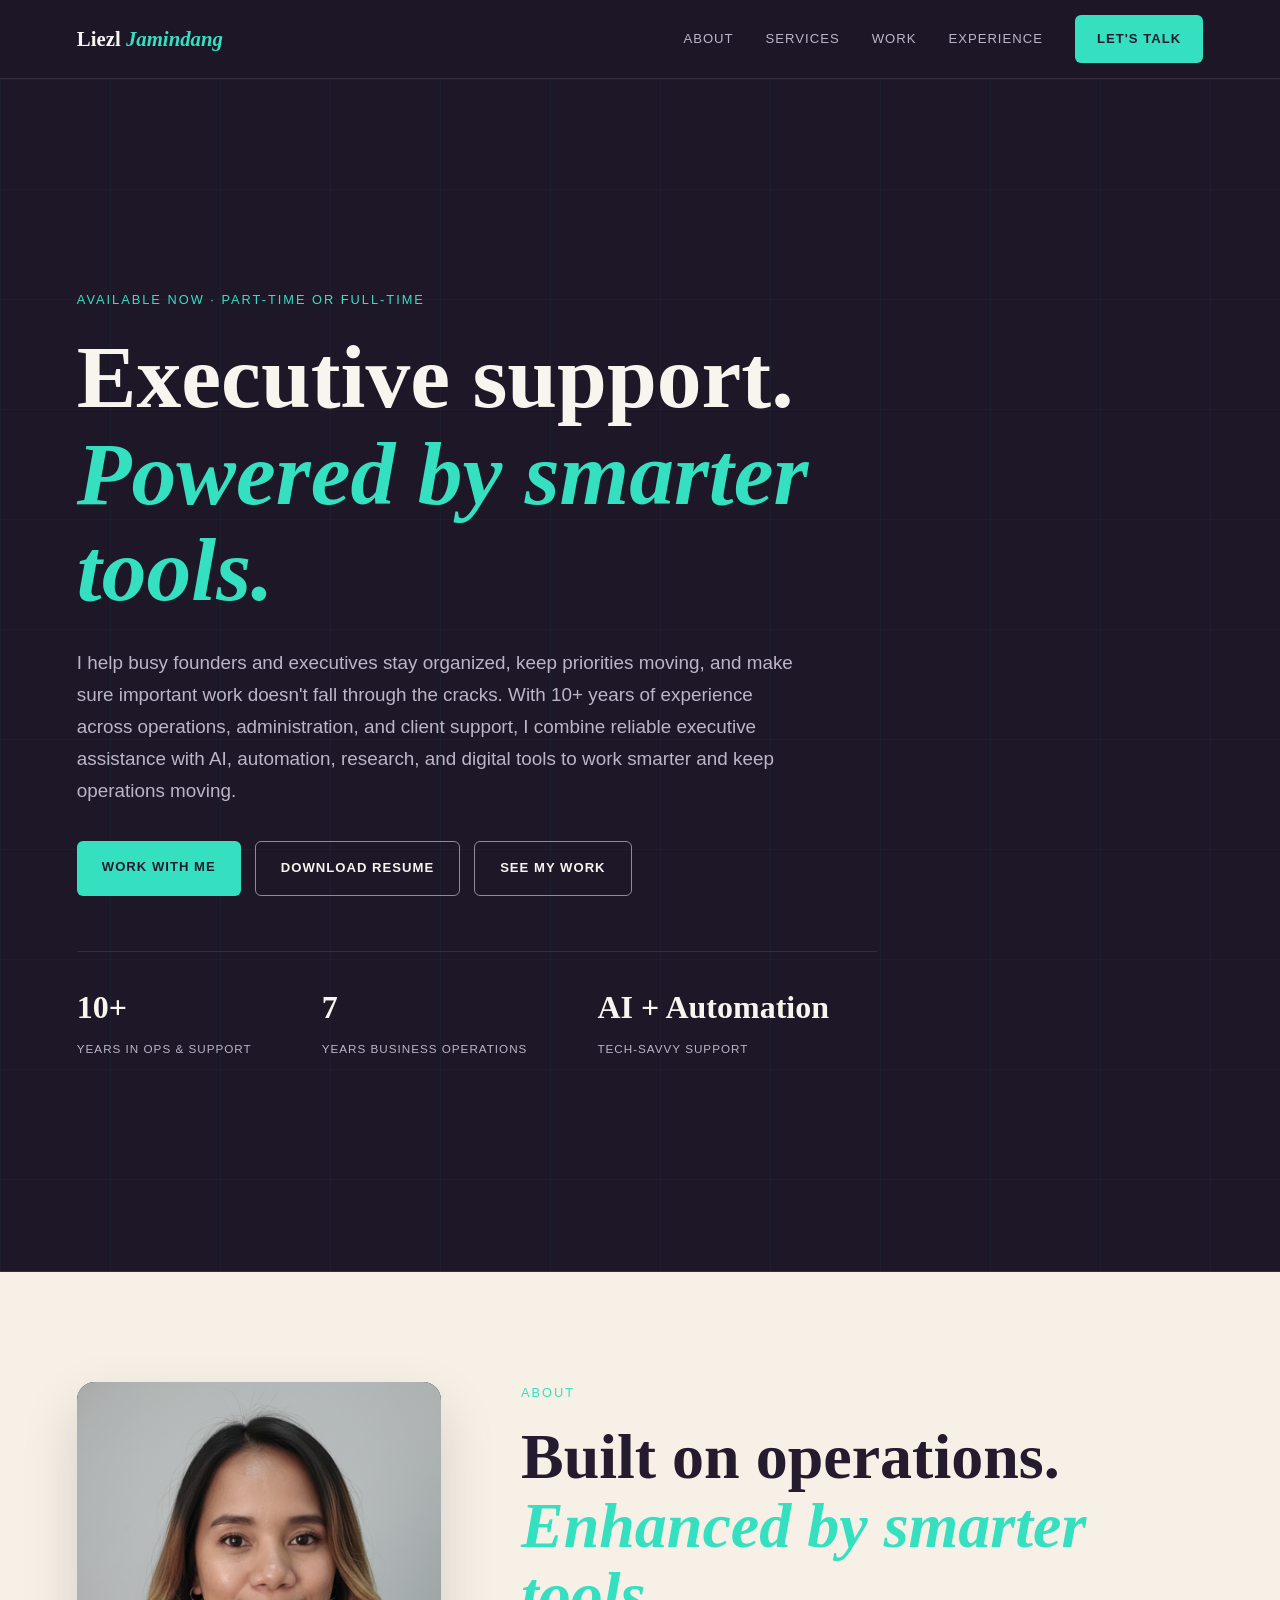
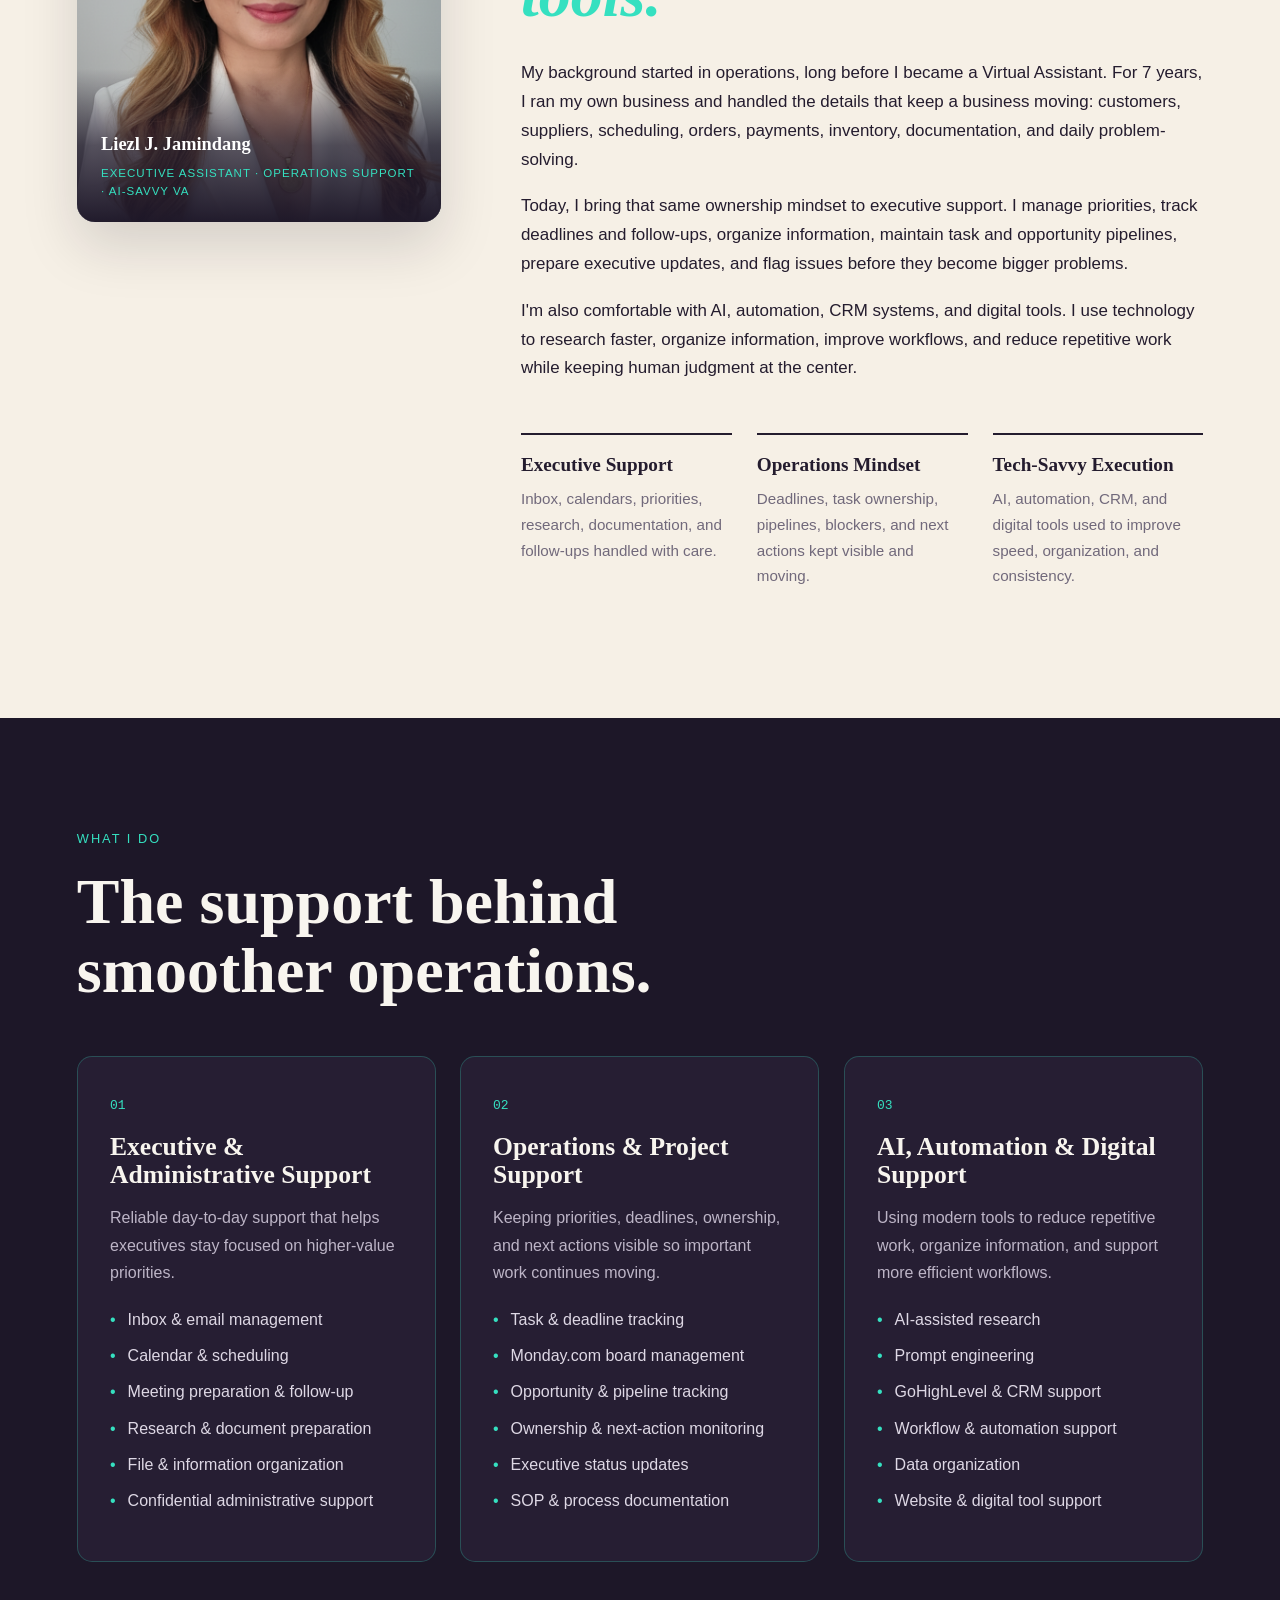
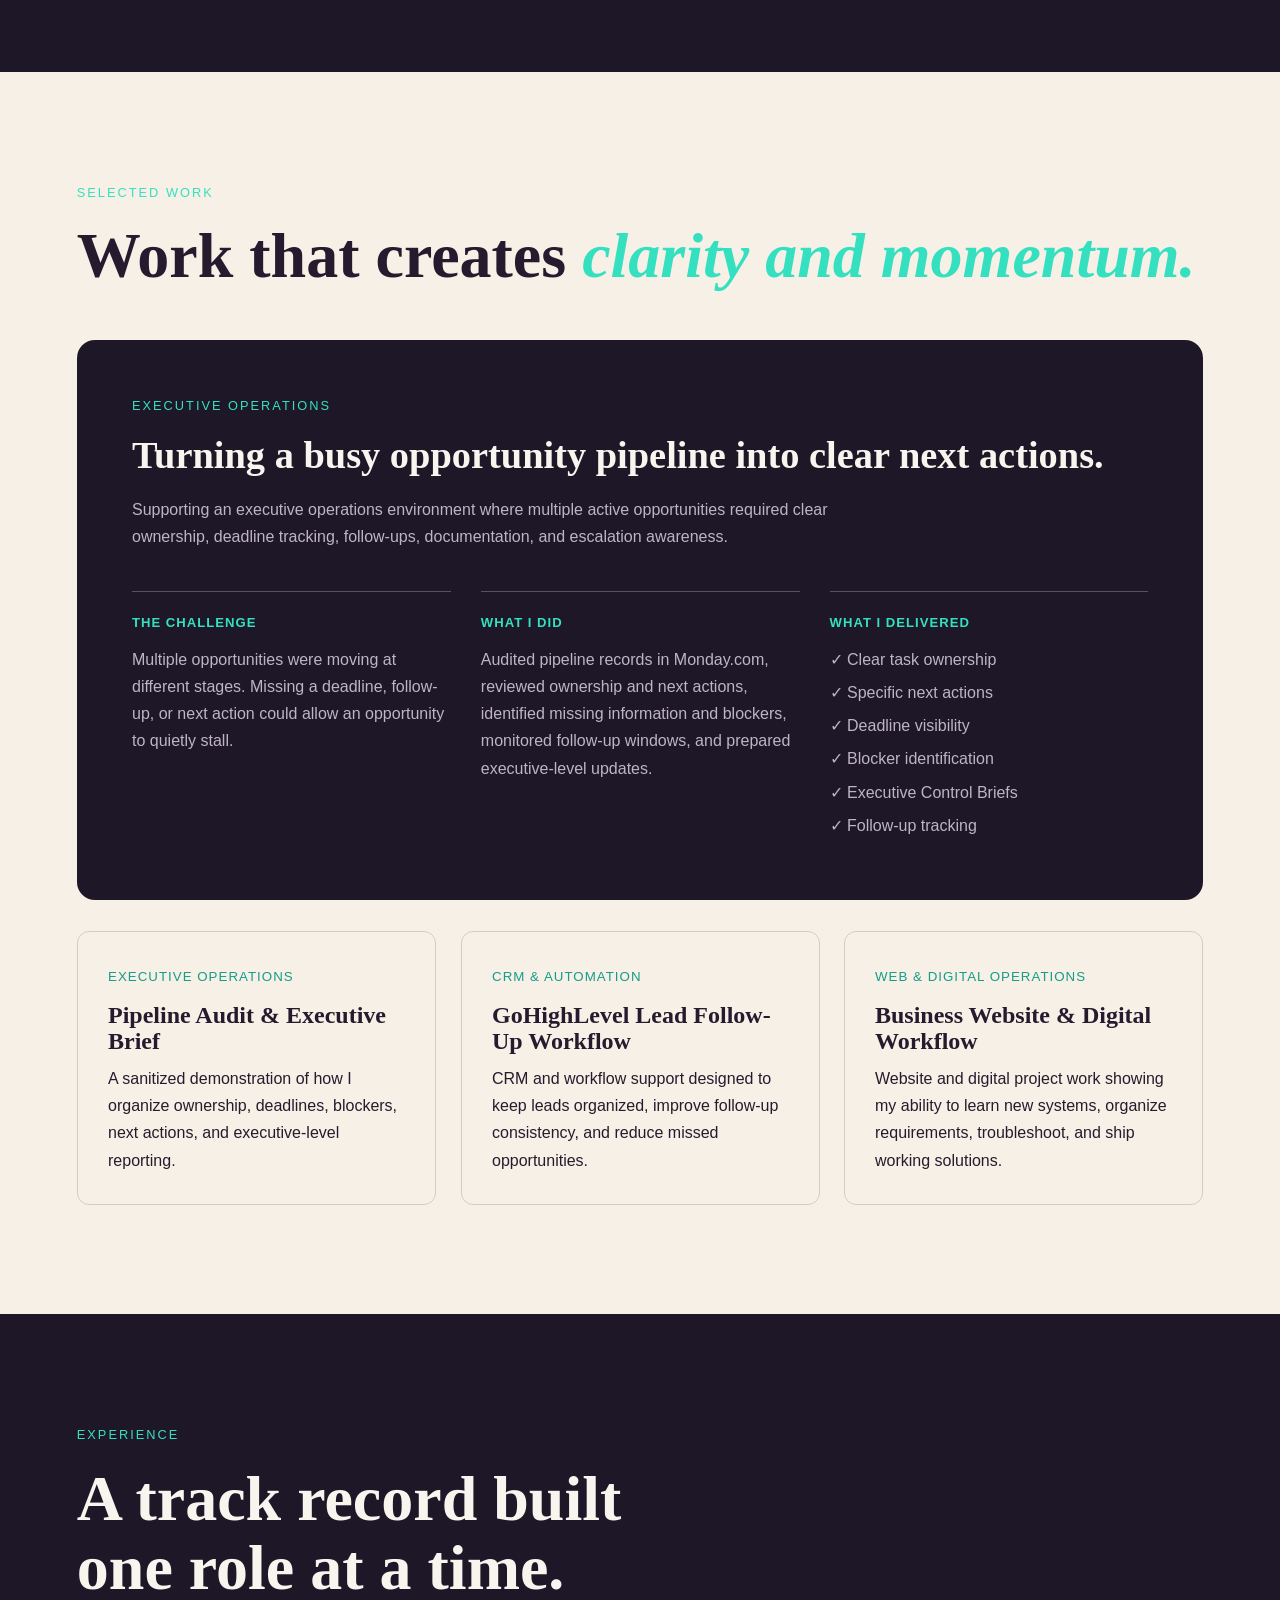
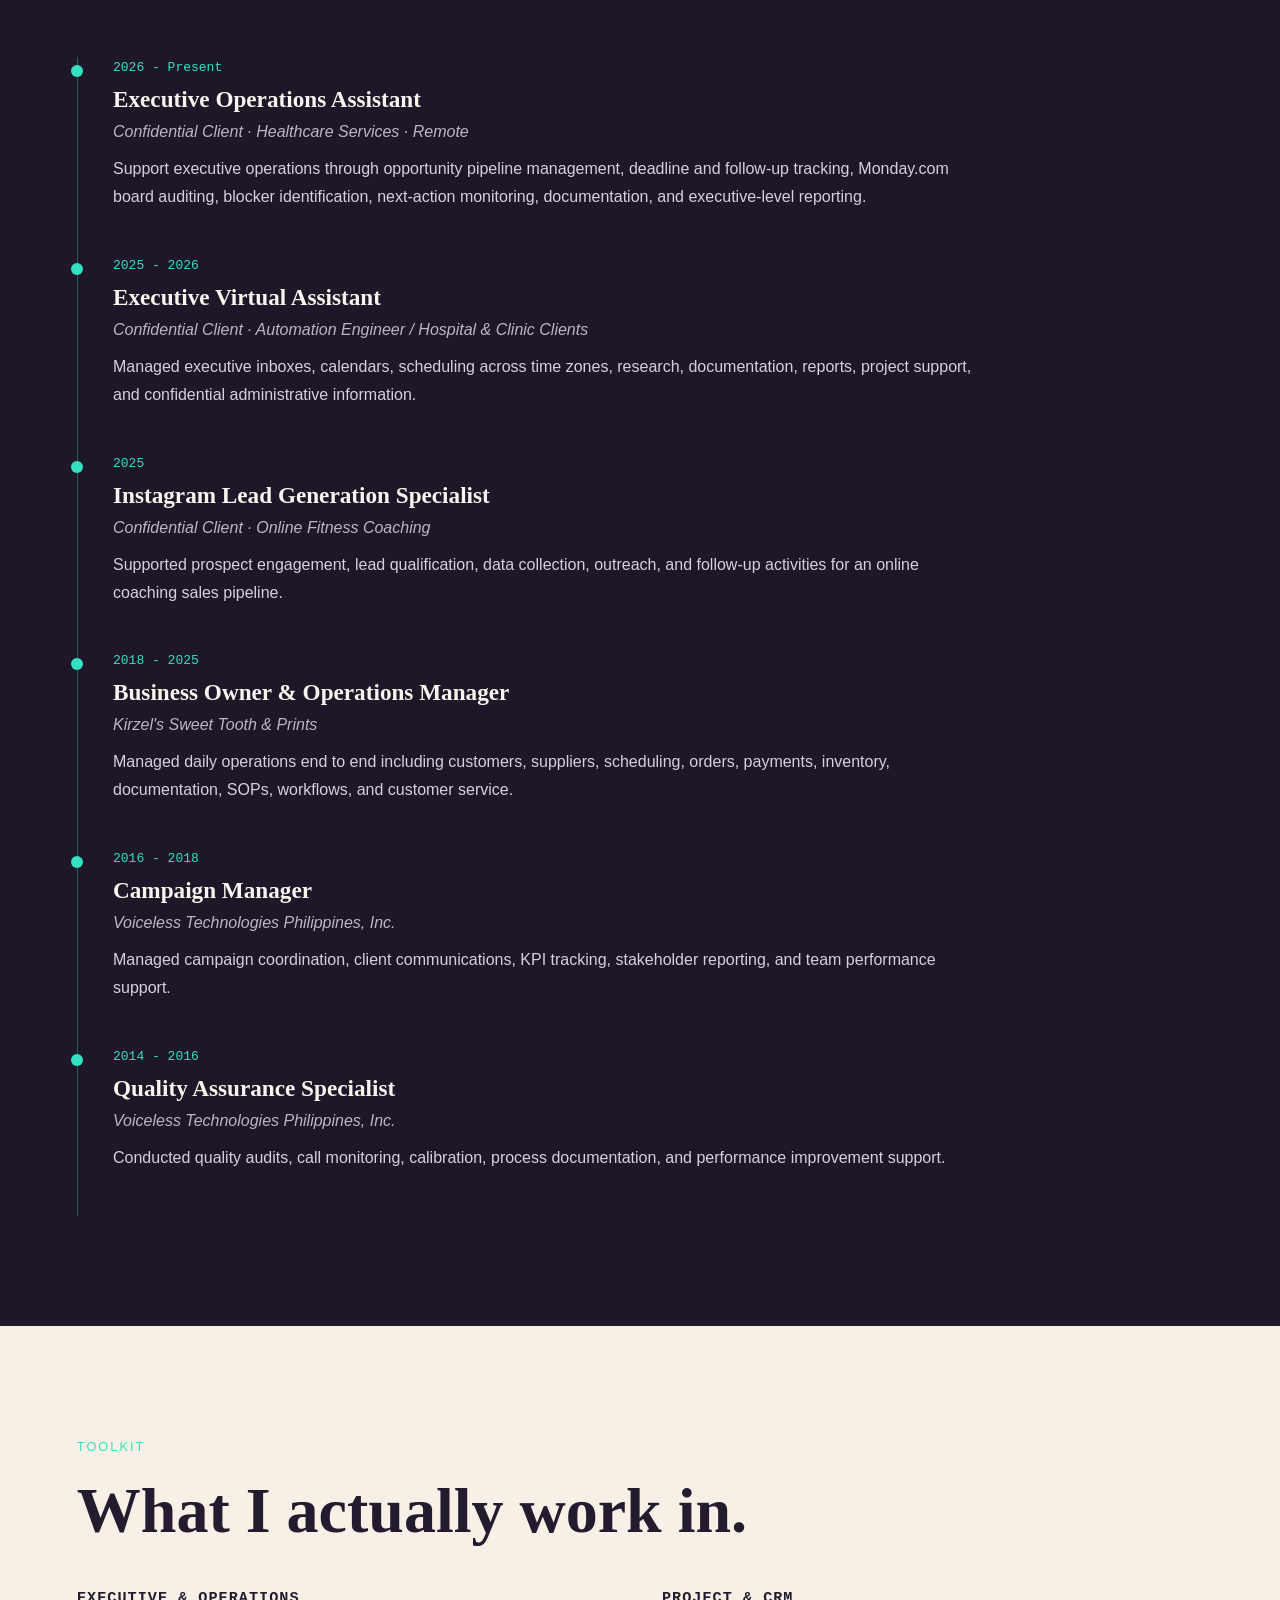
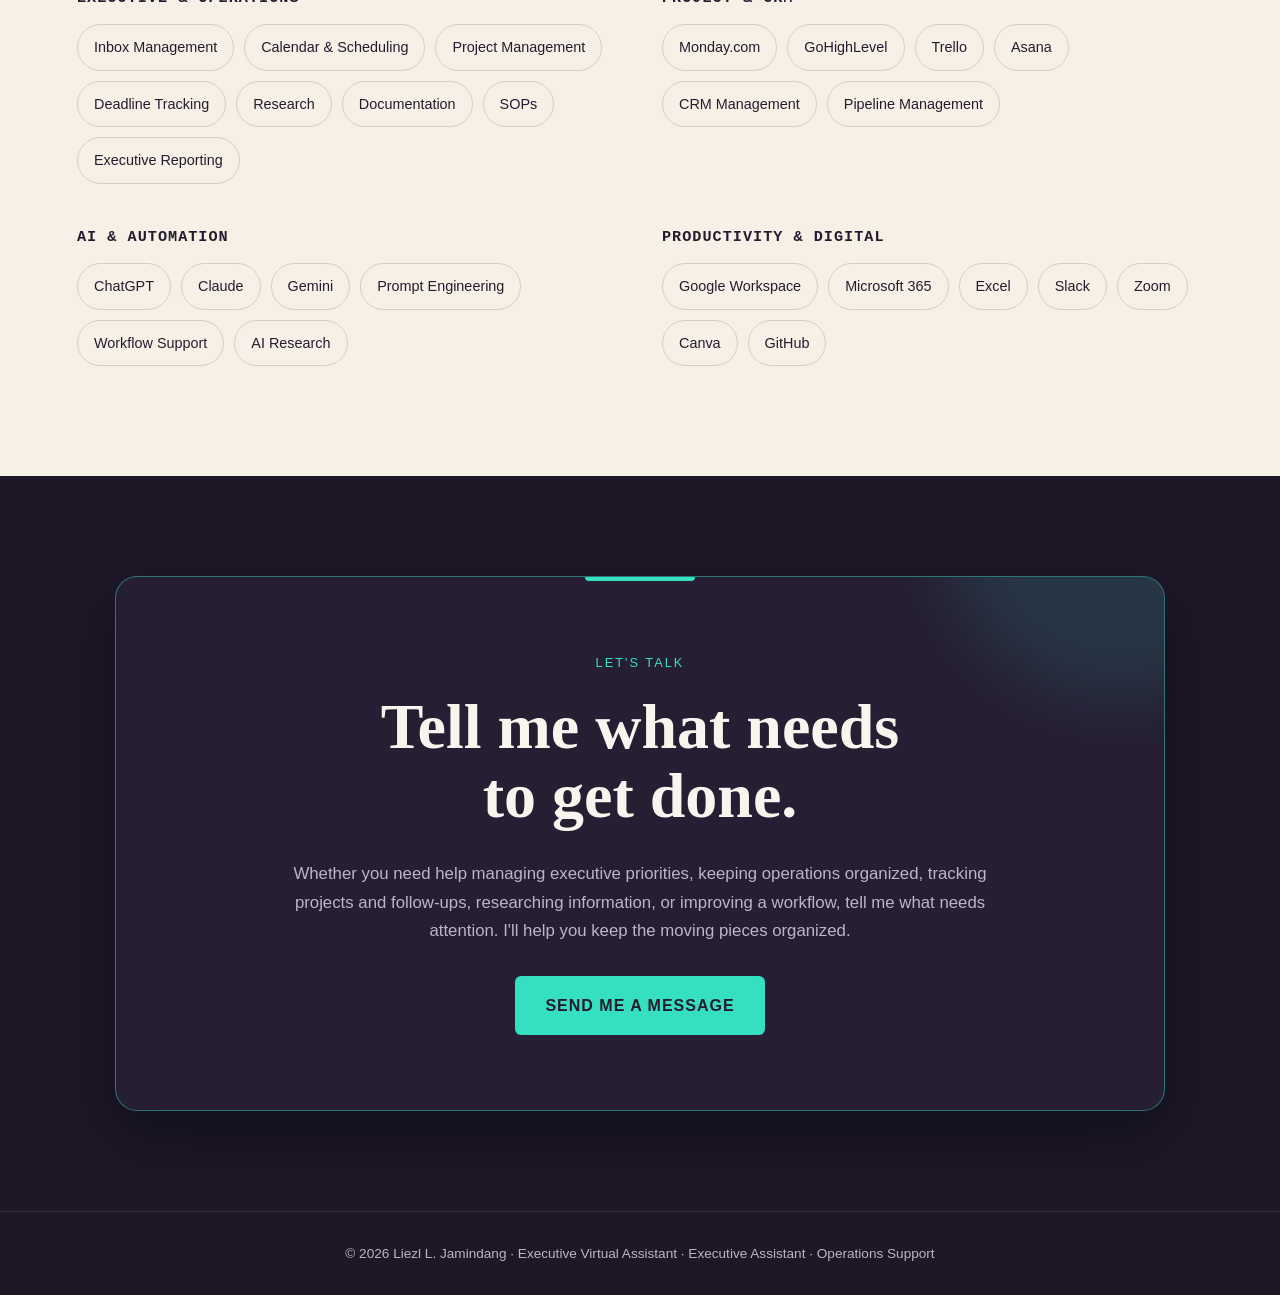
==== commit 1b156ba5: "Update index.html" ====
--- a/index.html
+++ b/index.html
@@ -1062,7 +1062,7 @@
 <!-- CONTACT -->
 
 <section class="contact" id="contact">
-  <div class="container">
+  <div class="container contact-card">
 
     <div class="eyebrow">Let's Talk</div>
 
@@ -1508,6 +1508,98 @@
 
 }
 
+/* ===============================
+   CONTACT CARD - FINAL
+================================ */
+
+.contact {
+  padding: 100px 24px;
+  background: #1d1728;
+  text-align: center;
+}
+
+.contact-card {
+  max-width: 1050px;
+  margin: 0 auto;
+  padding: 75px 60px;
+
+  background: #261e33;
+
+  border: 1px solid rgba(53, 224, 192, 0.45);
+  border-radius: 22px;
+
+  box-shadow: 0 25px 60px rgba(0, 0, 0, 0.35);
+
+  position: relative;
+  overflow: hidden;
+
+  transition:
+    transform 0.35s ease,
+    box-shadow 0.35s ease,
+    border-color 0.35s ease;
+}
+
+.contact-card::before {
+  content: "";
+  position: absolute;
+
+  top: 0;
+  left: 50%;
+
+  transform: translateX(-50%);
+
+  width: 110px;
+  height: 4px;
+
+  background: #35e0c0;
+
+  border-radius: 0 0 10px 10px;
+}
+
+.contact-card::after {
+  content: "";
+  position: absolute;
+
+  width: 350px;
+  height: 350px;
+
+  top: -230px;
+  right: -130px;
+
+  background: rgba(53, 224, 192, 0.12);
+
+  border-radius: 50%;
+  filter: blur(35px);
+
+  pointer-events: none;
+}
+
+.contact-card > * {
+  position: relative;
+  z-index: 2;
+}
+
+.contact-card:hover {
+  transform: translateY(-7px);
+
+  border-color: rgba(53, 224, 192, 0.75);
+
+  box-shadow: 0 35px 80px rgba(0, 0, 0, 0.45);
+}
+
+@media (max-width: 850px) {
+
+  .contact {
+    padding: 70px 18px;
+  }
+
+  .contact-card {
+    padding: 55px 25px;
+    border-radius: 18px;
+  }
+
+}  
+  
 </style>
 
 
@@ -1527,7 +1619,7 @@
       ".project",
       ".job",
       ".tool-category",
-      ".contact .container"
+      ".contact-card"
     ].join(",")
   );
 
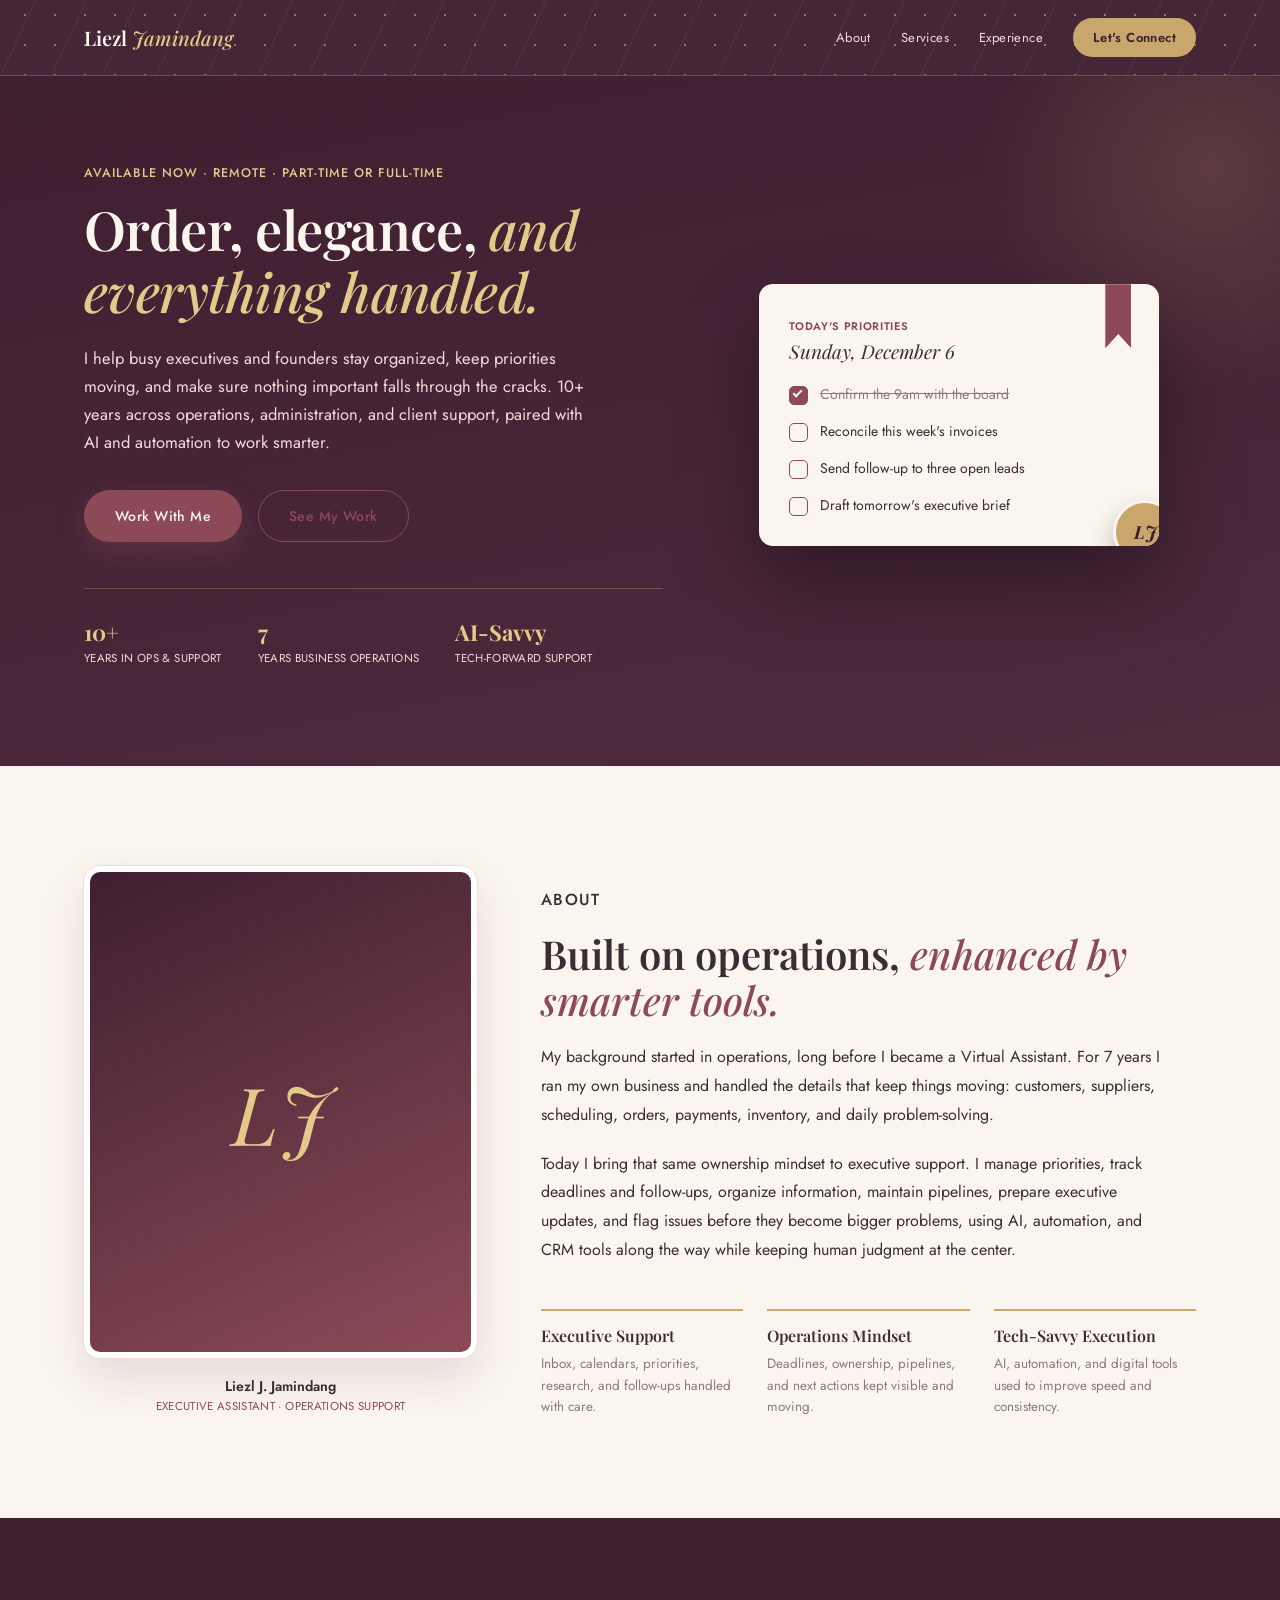
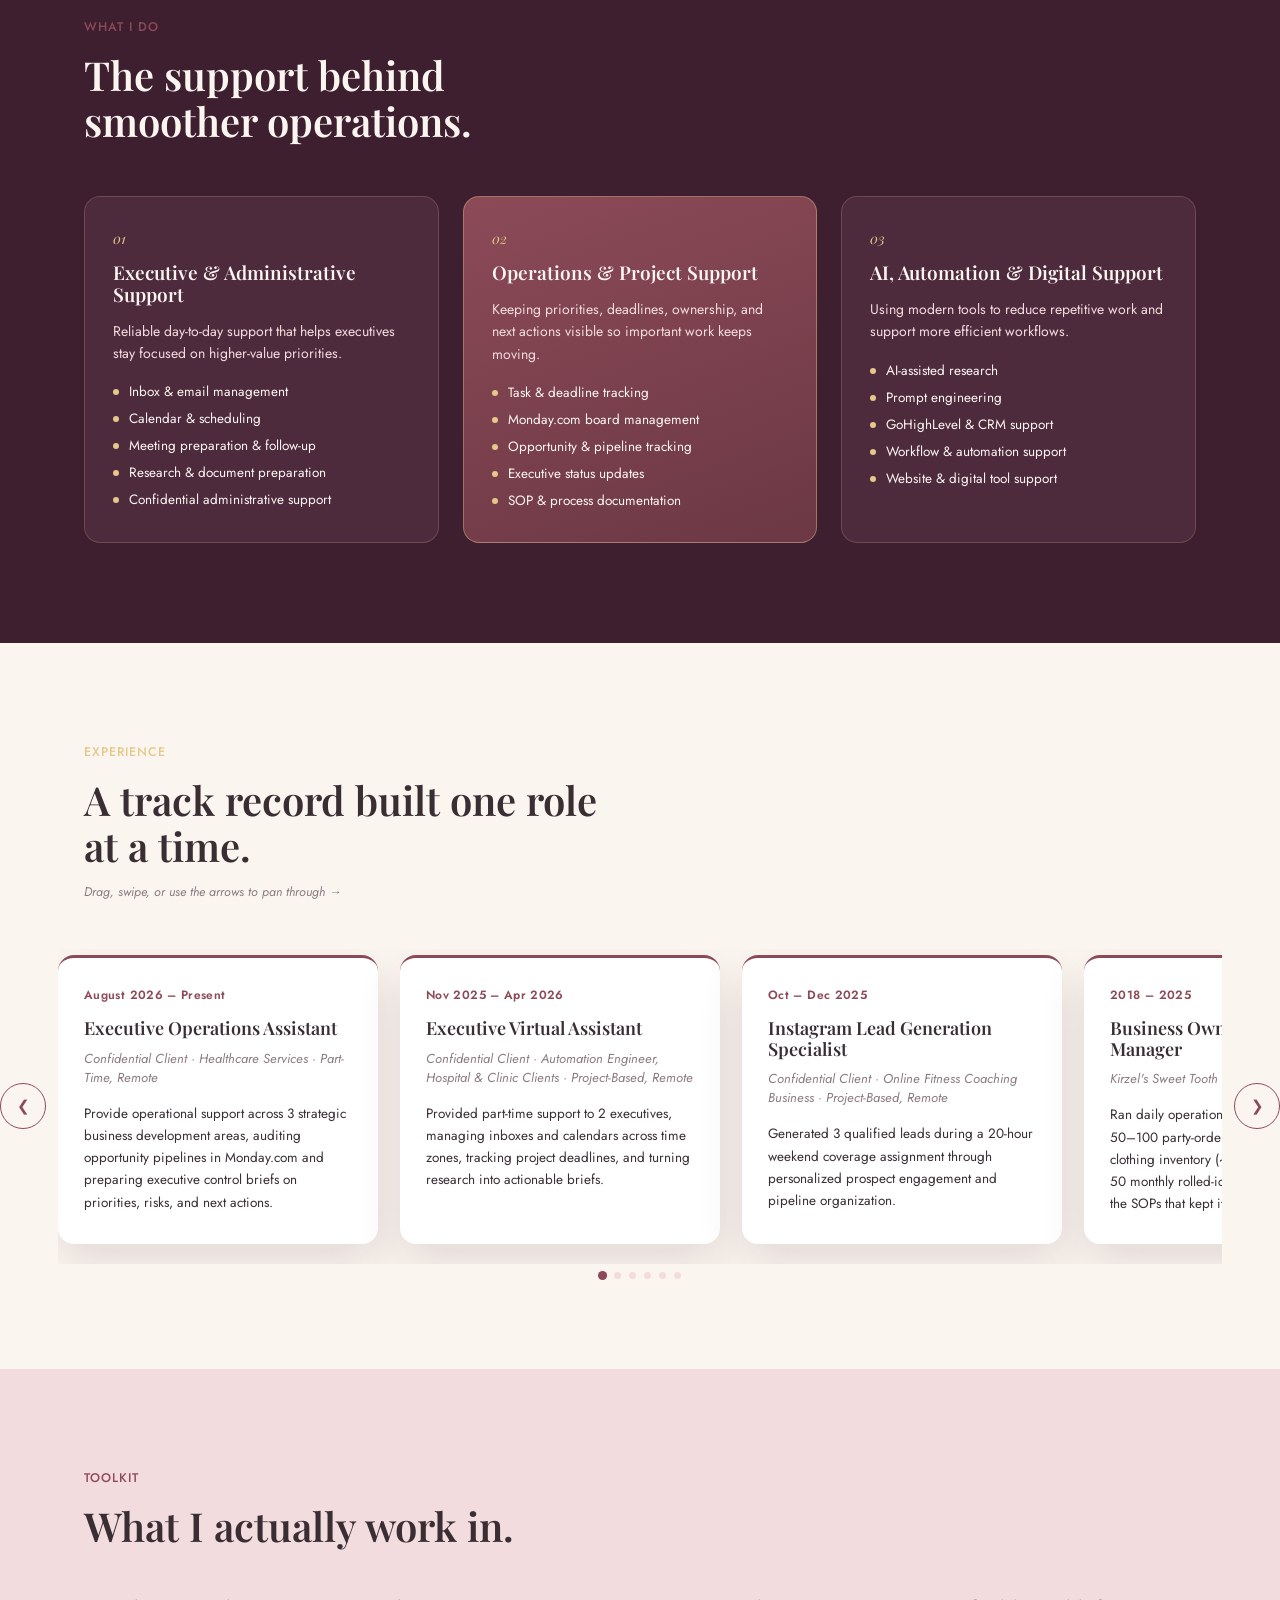
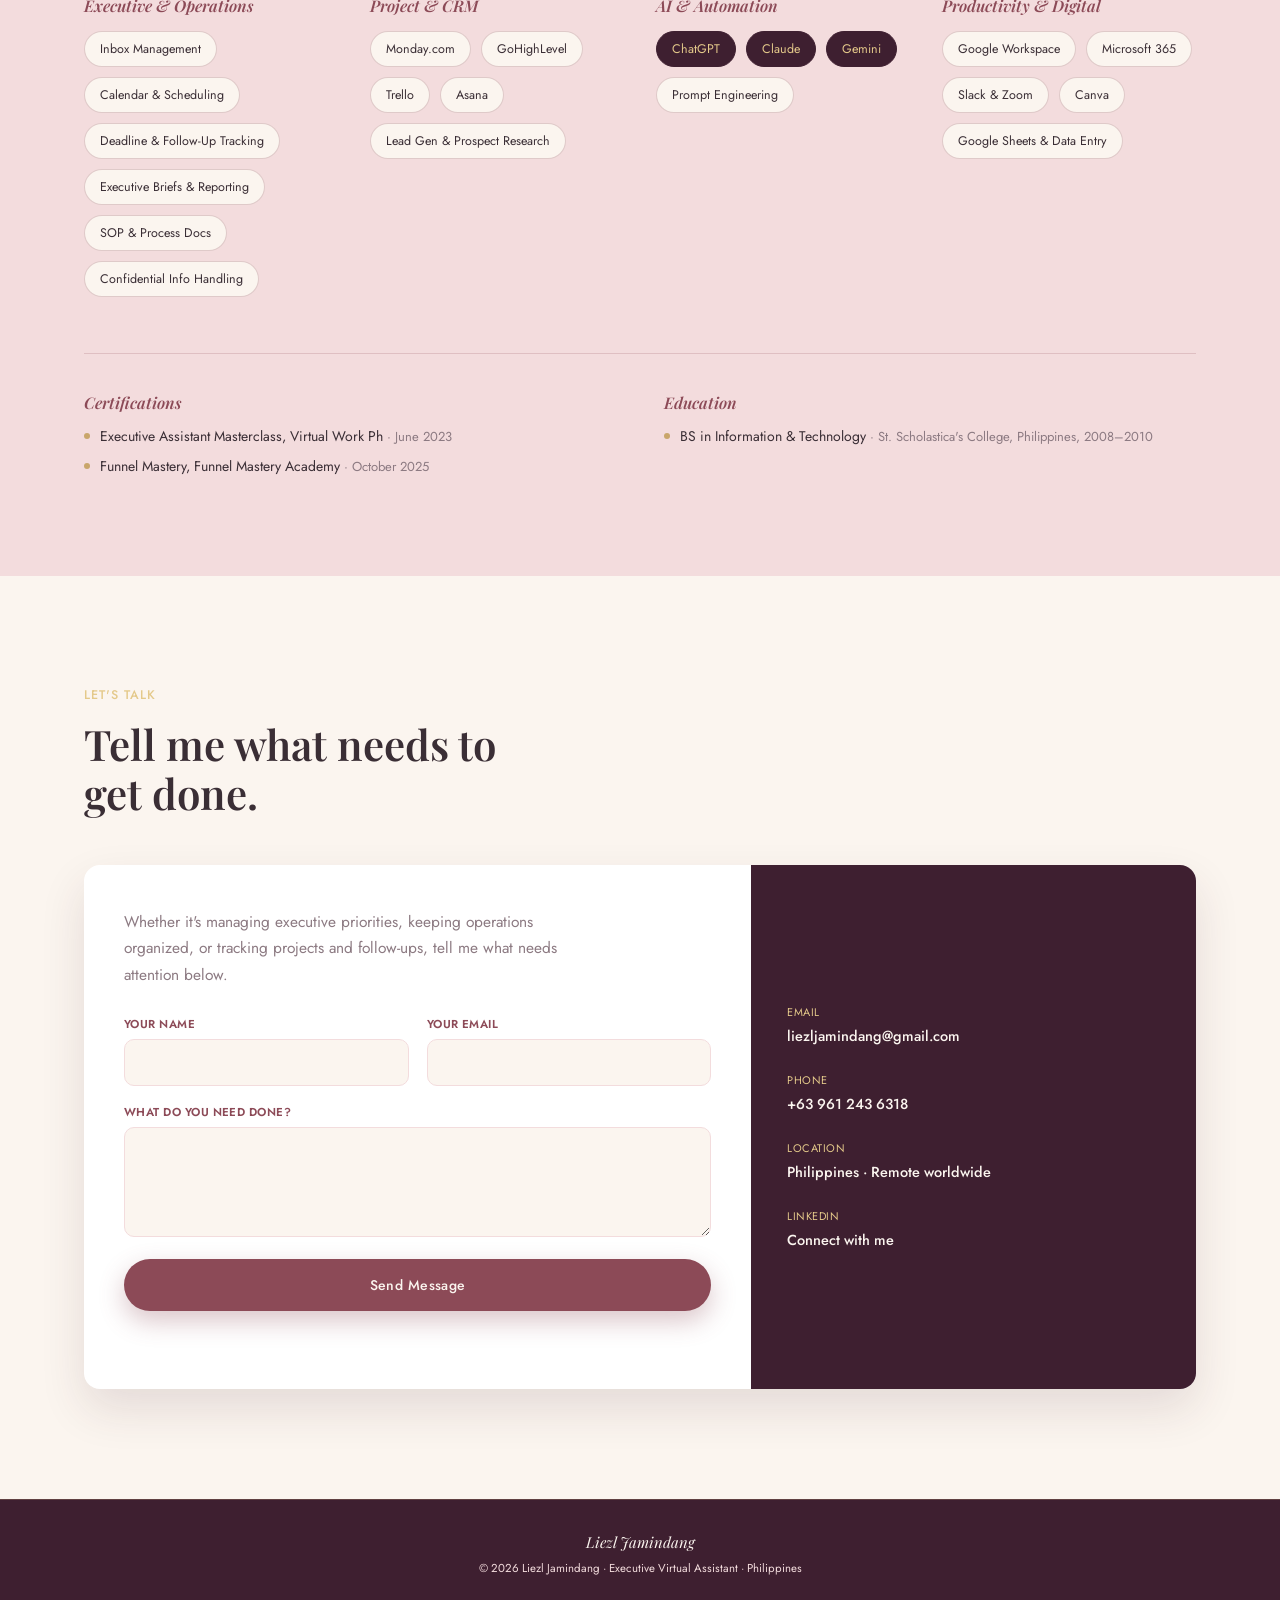
==== commit 0e53d211: "Add files via upload" ====
--- a/index.html
+++ b/index.html
@@ -1,1829 +1,335 @@
 <!DOCTYPE html>
 <html lang="en">
 <head>
-  <meta charset="UTF-8" />
-  <meta name="viewport" content="width=device-width, initial-scale=1.0" />
-
-  <title>Liezl Jamindang | Executive Virtual Assistant & Operations Support</title>
-
-  <meta
-    name="description"
-    content="Executive Virtual Assistant and Operations Support professional helping founders and executives manage priorities, projects, deadlines, follow-ups, CRM, research, and AI-powered workflows."
-  />
-
-  <meta
-    name="keywords"
-    content="Executive Virtual Assistant, Executive Assistant, Virtual Assistant, Administrative Assistant, Operations Assistant, Operations Support, Project Management, Administrative Support, Monday.com, GoHighLevel, CRM Management, AI Automation, Remote Virtual Assistant"
-  />
-
-  <style>
-    :root {
-      --dark: #1d1728;
-      --dark-2: #261e33;
-      --cream: #f6f0e6;
-      --text: #f8f5ef;
-      --muted: #bdb5c7;
-      --ink: #241c2e;
-      --teal: #35e0c0;
-      --line: rgba(255,255,255,.10);
-    }
-
-    * {
-      box-sizing: border-box;
-      margin: 0;
-      padding: 0;
-    }
-
-    html {
-      scroll-behavior: smooth;
-    }
-
-    body {
-      font-family: Arial, Helvetica, sans-serif;
-      background: var(--dark);
-      color: var(--text);
-      line-height: 1.7;
-    }
-
-    h1, h2, h3 {
-      font-family: Georgia, "Times New Roman", serif;
-      line-height: 1.08;
-    }
-
-    a {
-      color: inherit;
-      text-decoration: none;
-    }
-
-    .container {
-      width: min(1160px, 88%);
-      margin: auto;
-    }
-
-    .eyebrow {
-      color: var(--teal);
-      text-transform: uppercase;
-      letter-spacing: 2px;
-      font-size: .8rem;
-      margin-bottom: 18px;
-    }
-
-    .accent {
-      color: var(--teal);
-      font-style: italic;
-    }
-
-    /* NAV */
-
-    nav {
-      position: sticky;
-      top: 0;
-      z-index: 100;
-      background: rgba(29, 23, 40, .96);
-      border-bottom: 1px solid var(--line);
-      backdrop-filter: blur(14px);
-    }
-
-    .nav-inner {
-      min-height: 78px;
-      display: flex;
-      justify-content: space-between;
-      align-items: center;
-      gap: 30px;
-    }
-
-    .logo {
-      font-family: Georgia, serif;
-      font-size: 1.3rem;
-      font-weight: bold;
-    }
-
-    .logo span {
-      color: var(--teal);
-      font-style: italic;
-    }
-
-    .nav-links {
-      display: flex;
-      align-items: center;
-      gap: 32px;
-      font-size: .82rem;
-      text-transform: uppercase;
-      letter-spacing: 1px;
-    }
-
-    .nav-links a {
-      color: var(--muted);
-    }
-
-    .nav-links a:hover {
-      color: var(--teal);
-    }
-
-    .nav-button {
-      background: var(--teal);
-      color: var(--ink) !important;
-      padding: 13px 22px;
-      border-radius: 6px;
-      font-weight: 700;
-    }
-
-    /* HERO */
-
-    .hero {
-      min-height: 720px;
-      display: flex;
-      align-items: center;
-      position: relative;
-      overflow: hidden;
-      border-bottom: 1px solid var(--line);
-    }
-
-    .hero:before {
-      content: "";
-      position: absolute;
-      inset: 0;
-      background-image:
-        linear-gradient(rgba(53,224,192,.035) 1px, transparent 1px),
-        linear-gradient(90deg, rgba(53,224,192,.035) 1px, transparent 1px);
-      background-size: 110px 110px;
-      pointer-events: none;
-    }
-
-    .hero-content {
-      max-width: 800px;
-      position: relative;
-      z-index: 2;
-      padding: 100px 0;
-    }
-
-    .hero h1 {
-      font-size: clamp(3.4rem, 7vw, 6.2rem);
-      margin-bottom: 28px;
-    }
-
-    .hero-text {
-      max-width: 720px;
-      color: var(--muted);
-      font-size: 1.18rem;
-      margin-bottom: 34px;
-    }
-
-    .buttons {
-      display: flex;
-      flex-wrap: wrap;
-      gap: 14px;
-      margin-bottom: 55px;
-    }
-
-    .btn-primary,
-    .btn-secondary {
-      padding: 15px 25px;
-      border-radius: 6px;
-      font-weight: 700;
-      text-transform: uppercase;
-      font-size: .82rem;
-      letter-spacing: 1px;
-    }
-
-    .btn-primary {
-      background: var(--teal);
-      color: var(--ink);
-    }
-
-    .btn-secondary {
-      border: 1px solid rgba(255,255,255,.5);
-    }
-
-    .stats {
-      display: flex;
-      flex-wrap: wrap;
-      gap: 70px;
-      border-top: 1px solid var(--line);
-      padding-top: 28px;
-    }
-
-    .stat strong {
-      font-family: Georgia, serif;
-      display: block;
-      font-size: 2rem;
-    }
-
-    .stat span {
-      color: var(--muted);
-      text-transform: uppercase;
-      letter-spacing: 1px;
-      font-size: .73rem;
-    }
-
-    /* SECTIONS */
-
-    .light {
-      background: var(--cream);
-      color: var(--ink);
-    }
-
-    section {
-      padding: 110px 0;
-    }
-
-    .section-title {
-      font-size: clamp(2.5rem, 5vw, 4.4rem);
-      margin-bottom: 30px;
-    }
-
-    /* ABOUT */
-
-    .about-grid {
-      display: grid;
-      grid-template-columns: .8fr 1.5fr;
-      gap: 80px;
-      align-items: start;
-    }
-
-    .profile-photo-wrap {
-      position: relative;
-      overflow: hidden;
-      background: var(--dark);
-      border-radius: 18px;
-      min-height: 440px;
-      box-shadow: 0 24px 55px rgba(24,18,34,.15);
-    }
-
-    .profile-photo {
-      width: 100%;
-      height: 440px;
-      display: block;
-      object-fit: cover;
-      object-position: center top;
-    }
-
-    .profile-caption {
-      position: absolute;
-      left: 0;
-      right: 0;
-      bottom: 0;
-      padding: 60px 24px 22px;
-      background: linear-gradient(
-        to top,
-        rgba(29,23,40,.98),
-        rgba(29,23,40,.72),
-        transparent
-      );
-      color: white;
-    }
-
-    .profile-caption strong {
-      display: block;
-      font-family: Georgia, "Times New Roman", serif;
-      font-size: 1.15rem;
-      margin-bottom: 5px;
-    }
-
-    .profile-caption span {
-      display: block;
-      color: var(--teal);
-      font-size: .72rem;
-      line-height: 1.5;
-      letter-spacing: 1px;
-      text-transform: uppercase;
-    }
-
-    .about-text p {
-      margin-bottom: 18px;
-      font-size: 1.06rem;
-    }
-
-    .pillars {
-      margin-top: 50px;
-      display: grid;
-      grid-template-columns: repeat(3, 1fr);
-      gap: 25px;
-    }
-
-    .pillar {
-      border-top: 2px solid var(--ink);
-      padding-top: 20px;
-    }
-
-    .pillar h3 {
-      font-size: 1.2rem;
-      margin-bottom: 10px;
-    }
-
-    .pillar p {
-      color: #71697b;
-      font-size: .95rem;
-    }
-
-    /* SERVICES */
-
-    .service-grid {
-      display: grid;
-      grid-template-columns: repeat(3, 1fr);
-      gap: 24px;
-      margin-top: 50px;
-    }
-
-    .service-card {
-      padding: 38px 32px;
-      background: var(--dark-2);
-      border: 1px solid rgba(53,224,192,.25);
-      border-radius: 15px;
-    }
-
-    .service-number {
-      color: var(--teal);
-      margin-bottom: 16px;
-      font-family: monospace;
-    }
-
-    .service-card h3 {
-      font-size: 1.6rem;
-      margin-bottom: 16px;
-    }
-
-    .service-card p {
-      color: var(--muted);
-      margin-bottom: 20px;
-    }
-
-    .service-card ul {
-      list-style: none;
-    }
-
-    .service-card li {
-      margin: 9px 0;
-      color: #ded8e5;
-    }
-
-    .service-card li:before {
-      content: "•";
-      color: var(--teal);
-      margin-right: 12px;
-    }
-
-    /* WORK */
-
-    .case-study {
-      margin-top: 50px;
-      background: var(--dark);
-      color: var(--text);
-      padding: 55px;
-      border-radius: 18px;
-    }
-
-    .case-study h3 {
-      font-size: 2.4rem;
-      margin-bottom: 20px;
-    }
-
-    .case-study > p {
-      color: var(--muted);
-      max-width: 760px;
-    }
-
-    .case-columns {
-      display: grid;
-      grid-template-columns: repeat(3, 1fr);
-      gap: 30px;
-      margin-top: 40px;
-    }
-
-    .case-box {
-      border-top: 1px solid rgba(255,255,255,.25);
-      padding-top: 20px;
-    }
-
-    .case-box h4 {
-      color: var(--teal);
-      margin-bottom: 12px;
-      text-transform: uppercase;
-      letter-spacing: 1px;
-      font-size: .82rem;
-    }
-
-    .case-box p,
-    .case-box li {
-      color: var(--muted);
-    }
-
-    .case-box ul {
-      list-style: none;
-    }
-
-    .case-box li {
-      margin: 6px 0;
-    }
-
-    .projects {
-      display: grid;
-      grid-template-columns: repeat(3, 1fr);
-      gap: 25px;
-      margin-top: 30px;
-    }
-
-    .project {
-      border: 1px solid #d7cdbd;
-      padding: 30px;
-      border-radius: 12px;
-    }
-
-    .project small {
-      color: #159d88;
-      text-transform: uppercase;
-      letter-spacing: 1px;
-    }
-
-    .project h3 {
-      margin: 14px 0 10px;
-      font-size: 1.5rem;
-    }
-
-    /* EXPERIENCE */
-
-    .timeline {
-      max-width: 900px;
-      margin-top: 55px;
-      border-left: 1px solid rgba(53,224,192,.35);
-      padding-left: 35px;
-    }
-
-    .job {
-      position: relative;
-      padding-bottom: 45px;
-    }
-
-    .job:before {
-      content: "";
-      width: 12px;
-      height: 12px;
-      background: var(--teal);
-      border-radius: 50%;
-      position: absolute;
-      left: -42px;
-      top: 8px;
-    }
-
-    .job .date {
-      color: var(--teal);
-      font-family: monospace;
-      margin-bottom: 8px;
-    }
-
-    .job h3 {
-      font-size: 1.45rem;
-      margin-bottom: 6px;
-    }
-
-    .job .company {
-      color: var(--muted);
-      font-style: italic;
-      margin-bottom: 10px;
-    }
-
-    .job p:last-child {
-      color: #d6d0dd;
-    }
-
-    /* TOOLKIT */
-
-    .tool-grid {
-      display: grid;
-      grid-template-columns: repeat(2, 1fr);
-      gap: 45px;
-      margin-top: 45px;
-    }
-
-    .tool-category h3 {
-      margin-bottom: 18px;
-      font-family: monospace;
-      text-transform: uppercase;
-      letter-spacing: 1px;
-    }
-
-    .tags {
-      display: flex;
-      gap: 10px;
-      flex-wrap: wrap;
-    }
-
-    .tag {
-      padding: 10px 16px;
-      border: 1px solid #d7cdbd;
-      border-radius: 999px;
-      font-size: .9rem;
-    }
-
-    /* CONTACT */
-
-    .contact {
-      text-align: center;
-    }
-
-    .contact p {
-      color: var(--muted);
-      max-width: 720px;
-      margin: 0 auto 30px;
-      font-size: 1.05rem;
-    }
-
-    .contact-button {
-      display: inline-block;
-      background: var(--teal);
-      color: var(--ink);
-      padding: 16px 30px;
-      border-radius: 6px;
-      font-weight: 700;
-      text-transform: uppercase;
-      letter-spacing: 1px;
-    }
-
-    footer {
-      padding: 30px;
-      text-align: center;
-      border-top: 1px solid var(--line);
-      color: var(--muted);
-      font-size: .85rem;
-    }
-
-    @media(max-width: 850px) {
-      .nav-links a:not(.nav-button) {
-        display: none;
-      }
-
-      .about-grid,
-      .service-grid,
-      .case-columns,
-      .projects,
-      .tool-grid {
-        grid-template-columns: 1fr;
-      }
-
-      .pillars {
-        grid-template-columns: 1fr;
-      }
-
-      .stats {
-        gap: 30px;
-      }
-
-      .case-study {
-        padding: 35px 25px;
-      }
-
-      .profile-photo-wrap {
-        min-height: 380px;
-      }
-
-      .profile-photo {
-        height: 380px;
-      }
-    }
-  </style>
+<meta charset="UTF-8">
+<meta name="viewport" content="width=device-width, initial-scale=1.0">
+<title>Liezl Jamindang | Executive Virtual Assistant</title>
+<meta name="description" content="Liezl Jamindang, Executive Virtual Assistant with 10+ years across administrative support, business operations, and AI-powered workflows. Remote, available now.">
+<link rel="preconnect" href="https://fonts.googleapis.com">
+<link rel="preconnect" href="https://fonts.gstatic.com" crossorigin>
+<link href="https://fonts.googleapis.com/css2?family=Playfair+Display:ital,wght@0,500;0,600;0,700;1,500;1,600&family=Jost:wght@300;400;500;600&display=swap" rel="stylesheet">
+<link rel="stylesheet" href="styles.css">
 </head>
-
 <body>
 
-<nav>
-  <div class="container nav-inner">
-    <a href="#home" class="logo">
-      Liezl <span>Jamindang</span>
-    </a>
-
-    <div class="nav-links">
+<!-- ============ NAV ============ -->
+<header class="site-header">
+  <div class="header-pattern" aria-hidden="true"></div>
+  <div class="wrap header-inner">
+    <a class="brand" href="#top">Liezl <em>Jamindang</em></a>
+    <nav class="main-nav" id="mainNav">
       <a href="#about">About</a>
       <a href="#services">Services</a>
-      <a href="#work">Work</a>
       <a href="#experience">Experience</a>
-      <a href="#contact" class="nav-button">Let's Talk</a>
-    </div>
-  </div>
-</nav>
-
-<section class="hero" id="home">
-  <div class="container">
-    <div class="hero-content">
-
-      <div class="eyebrow">
-        Available Now · Part-Time or Full-Time
-      </div>
-
-      <h1>
-        Executive support.<br>
-        <span class="accent">Powered by smarter tools.</span>
-      </h1>
-
-      <p class="hero-text">
-        I help busy founders and executives stay organized, keep priorities
-        moving, and make sure important work doesn't fall through the cracks.
-        With 10+ years of experience across operations, administration, and
-        client support, I combine reliable executive assistance with AI,
-        automation, research, and digital tools to work smarter and keep
-        operations moving.
-      </p>
-
-      <div class="buttons">
-        <a href="#contact" class="btn-primary">Work With Me</a>
-
-        <a href="resume.pdf" target="_blank" class="btn-secondary">
-          Download Resume
-        </a>
-
-        <a href="#work" class="btn-secondary">See My Work</a>
-      </div>
-
-      <div class="stats">
-        <div class="stat">
-          <strong>10+</strong>
-          <span>Years in Ops & Support</span>
-        </div>
-
-        <div class="stat">
-          <strong>7</strong>
-          <span>Years Business Operations</span>
-        </div>
-
-        <div class="stat">
-          <strong>AI + Automation</strong>
-          <span>Tech-Savvy Support</span>
-        </div>
-      </div>
-
-    </div>
-  </div>
-</section>
-
-<!-- ABOUT -->
-
-<section class="light" id="about">
-  <div class="container">
-    <div class="about-grid">
-
-      <div class="profile-photo-wrap">
-        <img
-          src="assets/Profile%20Picture.png"
-          alt="Liezl Jamindang"
-          class="profile-photo"
-        >
-
-        <div class="profile-caption">
-          <strong>Liezl J. Jamindang</strong>
-          <span>Executive Assistant · Operations Support · AI-Savvy VA</span>
-        </div>
-      </div>
-
-      <div class="about-text">
-
-        <div class="eyebrow">About</div>
-
-        <h2 class="section-title">
-          Built on operations.
-          <span class="accent">Enhanced by smarter tools.</span>
-        </h2>
-
-        <p>
-          My background started in operations, long before I became a Virtual
-          Assistant. For 7 years, I ran my own business and handled the details
-          that keep a business moving: customers, suppliers, scheduling,
-          orders, payments, inventory, documentation, and daily problem-solving.
-        </p>
-
-        <p>
-          Today, I bring that same ownership mindset to executive support.
-          I manage priorities, track deadlines and follow-ups, organize
-          information, maintain task and opportunity pipelines, prepare
-          executive updates, and flag issues before they become bigger problems.
-        </p>
-
-        <p>
-          I'm also comfortable with AI, automation, CRM systems, and digital
-          tools. I use technology to research faster, organize information,
-          improve workflows, and reduce repetitive work while keeping human
-          judgment at the center.
-        </p>
-
-        <div class="pillars">
-
-          <div class="pillar">
-            <h3>Executive Support</h3>
-            <p>
-              Inbox, calendars, priorities, research, documentation, and
-              follow-ups handled with care.
-            </p>
-          </div>
-
-          <div class="pillar">
-            <h3>Operations Mindset</h3>
-            <p>
-              Deadlines, task ownership, pipelines, blockers, and next actions
-              kept visible and moving.
-            </p>
-          </div>
-
-          <div class="pillar">
-            <h3>Tech-Savvy Execution</h3>
-            <p>
-              AI, automation, CRM, and digital tools used to improve speed,
-              organization, and consistency.
-            </p>
-          </div>
-
-        </div>
-      </div>
-    </div>
-  </div>
-</section>
-
-<!-- SERVICES -->
-
-<section id="services">
-  <div class="container">
-
-    <div class="eyebrow">What I Do</div>
-
-    <h2 class="section-title">
-      The support behind<br>
-      smoother operations.
-    </h2>
+      <a href="#contact" class="nav-cta">Let's Connect</a>
+    </nav>
+    <button class="nav-toggle" id="navToggle" aria-label="Toggle navigation" aria-expanded="false" aria-controls="mainNav">
+      <span></span><span></span><span></span>
+    </button>
+  </div>
+</header>
+
+<!-- ============ HERO ============ -->
+<section class="hero" id="top">
+  <div class="wrap hero-inner">
+    <div class="hero-copy">
+      <p class="eyebrow">Available Now &middot; Remote &middot; Part-Time or Full-Time</p>
+      <h1>Order, elegance, <span class="accent">and everything handled.</span></h1>
+      <p class="hero-sub">I help busy executives and founders stay organized, keep priorities moving, and make sure nothing important falls through the cracks. 10+ years across operations, administration, and client support, paired with AI and automation to work smarter.</p>
+
+      <div class="hero-actions">
+        <a href="#contact" class="btn btn-primary">Work With Me</a>
+        <a href="#experience" class="btn btn-outline">See My Work</a>
+      </div>
+
+      <ul class="hero-stats">
+        <li><strong>10+</strong><span>Years in Ops &amp; Support</span></li>
+        <li><strong>7</strong><span>Years Business Operations</span></li>
+        <li><strong>AI-Savvy</strong><span>Tech-Forward Support</span></li>
+      </ul>
+    </div>
+
+    <div class="hero-visual">
+      <div class="planner-card" aria-hidden="true">
+        <div class="planner-ribbon"></div>
+        <div class="planner-head">
+          <span class="planner-eyebrow">Today's Priorities</span>
+          <span class="planner-date" id="plannerDate"></span>
+        </div>
+        <ul class="planner-list" id="plannerList">
+          <li><span class="planner-check"></span><span class="planner-text">Confirm the 9am with the board</span></li>
+          <li><span class="planner-check"></span><span class="planner-text">Reconcile this week's invoices</span></li>
+          <li><span class="planner-check"></span><span class="planner-text">Send follow-up to three open leads</span></li>
+          <li><span class="planner-check"></span><span class="planner-text">Draft tomorrow's executive brief</span></li>
+        </ul>
+        <div class="planner-seal">LJ</div>
+      </div>
+    </div>
+  </div>
+</section>
+
+<!-- ============ ABOUT ============ -->
+<section class="about" id="about">
+  <div class="wrap about-inner">
+    <div class="about-portrait">
+      <div class="portrait-frame">
+        <span class="portrait-initials">LJ</span>
+      </div>
+      <p class="portrait-caption">Liezl J. Jamindang<br><span>Executive Assistant &middot; Operations Support</span></p>
+    </div>
+
+    <div class="about-copy">
+      <p class="eyebrow">About</p>
+      <h2>Built on operations, <em>enhanced by smarter tools.</em></h2>
+      <p>My background started in operations, long before I became a Virtual Assistant. For 7 years I ran my own business and handled the details that keep things moving: customers, suppliers, scheduling, orders, payments, inventory, and daily problem-solving.</p>
+      <p>Today I bring that same ownership mindset to executive support. I manage priorities, track deadlines and follow-ups, organize information, maintain pipelines, prepare executive updates, and flag issues before they become bigger problems, using AI, automation, and CRM tools along the way while keeping human judgment at the center.</p>
+
+      <div class="pillars">
+        <div class="pillar">
+          <h3>Executive Support</h3>
+          <p>Inbox, calendars, priorities, research, and follow-ups handled with care.</p>
+        </div>
+        <div class="pillar">
+          <h3>Operations Mindset</h3>
+          <p>Deadlines, ownership, pipelines, and next actions kept visible and moving.</p>
+        </div>
+        <div class="pillar">
+          <h3>Tech-Savvy Execution</h3>
+          <p>AI, automation, and digital tools used to improve speed and consistency.</p>
+        </div>
+      </div>
+    </div>
+  </div>
+</section>
+
+<!-- ============ SERVICES ============ -->
+<section class="services" id="services">
+  <div class="wrap">
+    <p class="eyebrow eyebrow-light">What I Do</p>
+    <h2>The support behind smoother operations.</h2>
 
     <div class="service-grid">
-
-      <div class="service-card">
-        <div class="service-number">01</div>
-        <h3>Executive & Administrative Support</h3>
-        <p>
-          Reliable day-to-day support that helps executives stay focused on
-          higher-value priorities.
-        </p>
-        <ul>
-          <li>Inbox & email management</li>
-          <li>Calendar & scheduling</li>
-          <li>Meeting preparation & follow-up</li>
-          <li>Research & document preparation</li>
-          <li>File & information organization</li>
+      <article class="service-card">
+        <span class="service-index">01</span>
+        <h3>Executive &amp; Administrative Support</h3>
+        <p>Reliable day-to-day support that helps executives stay focused on higher-value priorities.</p>
+        <ul>
+          <li>Inbox &amp; email management</li>
+          <li>Calendar &amp; scheduling</li>
+          <li>Meeting preparation &amp; follow-up</li>
+          <li>Research &amp; document preparation</li>
           <li>Confidential administrative support</li>
         </ul>
-      </div>
-
-      <div class="service-card">
-        <div class="service-number">02</div>
-        <h3>Operations & Project Support</h3>
-        <p>
-          Keeping priorities, deadlines, ownership, and next actions visible
-          so important work continues moving.
-        </p>
-        <ul>
-          <li>Task & deadline tracking</li>
+      </article>
+
+      <article class="service-card service-card-accent">
+        <span class="service-index">02</span>
+        <h3>Operations &amp; Project Support</h3>
+        <p>Keeping priorities, deadlines, ownership, and next actions visible so important work keeps moving.</p>
+        <ul>
+          <li>Task &amp; deadline tracking</li>
           <li>Monday.com board management</li>
-          <li>Opportunity & pipeline tracking</li>
-          <li>Ownership & next-action monitoring</li>
+          <li>Opportunity &amp; pipeline tracking</li>
           <li>Executive status updates</li>
-          <li>SOP & process documentation</li>
-        </ul>
-      </div>
-
-      <div class="service-card">
-        <div class="service-number">03</div>
-        <h3>AI, Automation & Digital Support</h3>
-        <p>
-          Using modern tools to reduce repetitive work, organize information,
-          and support more efficient workflows.
-        </p>
+          <li>SOP &amp; process documentation</li>
+        </ul>
+      </article>
+
+      <article class="service-card">
+        <span class="service-index">03</span>
+        <h3>AI, Automation &amp; Digital Support</h3>
+        <p>Using modern tools to reduce repetitive work and support more efficient workflows.</p>
         <ul>
           <li>AI-assisted research</li>
           <li>Prompt engineering</li>
-          <li>GoHighLevel & CRM support</li>
-          <li>Workflow & automation support</li>
-          <li>Data organization</li>
-          <li>Website & digital tool support</li>
-        </ul>
-      </div>
-
-    </div>
-  </div>
-</section>
-
-<!-- WORK -->
-
-<section class="light" id="work">
-  <div class="container">
-
-    <div class="eyebrow">Selected Work</div>
-
-    <h2 class="section-title">
-      Work that creates
-      <span class="accent">clarity and momentum.</span>
-    </h2>
-
-    <div class="case-study">
-
-      <div class="eyebrow">Executive Operations</div>
-
-      <h3>
-        Turning a busy opportunity pipeline into clear next actions.
-      </h3>
-
-      <p>
-        Supporting an executive operations environment where multiple active
-        opportunities required clear ownership, deadline tracking, follow-ups,
-        documentation, and escalation awareness.
-      </p>
-
-      <div class="case-columns">
-
-        <div class="case-box">
-          <h4>The Challenge</h4>
-          <p>
-            Multiple opportunities were moving at different stages. Missing a
-            deadline, follow-up, or next action could allow an opportunity to
-            quietly stall.
-          </p>
-        </div>
-
-        <div class="case-box">
-          <h4>What I Did</h4>
-          <p>
-            Audited pipeline records in Monday.com, reviewed ownership and
-            next actions, identified missing information and blockers,
-            monitored follow-up windows, and prepared executive-level updates.
-          </p>
-        </div>
-
-        <div class="case-box">
-          <h4>What I Delivered</h4>
-          <ul>
-            <li>✓ Clear task ownership</li>
-            <li>✓ Specific next actions</li>
-            <li>✓ Deadline visibility</li>
-            <li>✓ Blocker identification</li>
-            <li>✓ Executive Control Briefs</li>
-            <li>✓ Follow-up tracking</li>
-          </ul>
-        </div>
-
-      </div>
-    </div>
-
-    <div class="projects">
-
-      <div class="project">
-        <small>Executive Operations</small>
-        <h3>Pipeline Audit & Executive Brief</h3>
-        <p>
-          A sanitized demonstration of how I organize ownership, deadlines,
-          blockers, next actions, and executive-level reporting.
-        </p>
-      </div>
-
-      <div class="project">
-        <small>CRM & Automation</small>
-        <h3>GoHighLevel Lead Follow-Up Workflow</h3>
-        <p>
-          CRM and workflow support designed to keep leads organized, improve
-          follow-up consistency, and reduce missed opportunities.
-        </p>
-      </div>
-
-      <div class="project">
-        <small>Web & Digital Operations</small>
-        <h3>Business Website & Digital Workflow</h3>
-        <p>
-          Website and digital project work showing my ability to learn new
-          systems, organize requirements, troubleshoot, and ship working
-          solutions.
-        </p>
-      </div>
-
-    </div>
-  </div>
-</section>
-
-<!-- EXPERIENCE -->
-
-<section id="experience">
-  <div class="container">
-
-    <div class="eyebrow">Experience</div>
-
-    <h2 class="section-title">
-      A track record built<br>
-      one role at a time.
-    </h2>
-
-    <div class="timeline">
-
-      <div class="job">
-        <div class="date">2026 - Present</div>
+          <li>GoHighLevel &amp; CRM support</li>
+          <li>Workflow &amp; automation support</li>
+          <li>Website &amp; digital tool support</li>
+        </ul>
+      </article>
+    </div>
+  </div>
+</section>
+
+<!-- ============ EXPERIENCE (horizontal panning) ============ -->
+<section class="experience" id="experience">
+  <div class="wrap experience-head">
+    <p class="eyebrow">Experience</p>
+    <h2>A track record built one role at a time.</h2>
+    <p class="experience-hint">Drag, swipe, or use the arrows to pan through &rarr;</p>
+  </div>
+
+  <div class="experience-rail-wrap">
+    <button class="rail-arrow rail-arrow-prev" id="railPrev" type="button" aria-label="Previous role">&#10094;</button>
+    <div class="experience-rail" id="experienceRail">
+      <article class="role-card">
+        <span class="role-date">August 2026 &ndash; Present</span>
         <h3>Executive Operations Assistant</h3>
-        <div class="company">
-          Confidential Client · Healthcare Services · Remote
-        </div>
-        <p>
-          Support executive operations through opportunity pipeline
-          management, deadline and follow-up tracking, Monday.com board
-          auditing, blocker identification, next-action monitoring,
-          documentation, and executive-level reporting.
-        </p>
-      </div>
-
-      <div class="job">
-        <div class="date">2025 - 2026</div>
+        <p class="role-org">Confidential Client &middot; Healthcare Services &middot; Part-Time, Remote</p>
+        <p>Provide operational support across 3 strategic business development areas, auditing opportunity pipelines in Monday.com and preparing executive control briefs on priorities, risks, and next actions.</p>
+      </article>
+      <article class="role-card">
+        <span class="role-date">Nov 2025 &ndash; Apr 2026</span>
         <h3>Executive Virtual Assistant</h3>
-        <div class="company">
-          Confidential Client · Automation Engineer / Hospital & Clinic Clients
-        </div>
-        <p>
-          Managed executive inboxes, calendars, scheduling across time zones,
-          research, documentation, reports, project support, and confidential
-          administrative information.
-        </p>
-      </div>
-
-      <div class="job">
-        <div class="date">2025</div>
+        <p class="role-org">Confidential Client &middot; Automation Engineer, Hospital &amp; Clinic Clients &middot; Project-Based, Remote</p>
+        <p>Provided part-time support to 2 executives, managing inboxes and calendars across time zones, tracking project deadlines, and turning research into actionable briefs.</p>
+      </article>
+      <article class="role-card">
+        <span class="role-date">Oct &ndash; Dec 2025</span>
         <h3>Instagram Lead Generation Specialist</h3>
-        <div class="company">
-          Confidential Client · Online Fitness Coaching
-        </div>
-        <p>
-          Supported prospect engagement, lead qualification, data collection,
-          outreach, and follow-up activities for an online coaching sales pipeline.
-        </p>
-      </div>
-
-      <div class="job">
-        <div class="date">2018 - 2025</div>
-        <h3>Business Owner & Operations Manager</h3>
-        <div class="company">Kirzel's Sweet Tooth & Prints</div>
-        <p>
-          Managed daily operations end to end including customers, suppliers,
-          scheduling, orders, payments, inventory, documentation, SOPs,
-          workflows, and customer service.
-        </p>
-      </div>
-
-      <div class="job">
-        <div class="date">2016 - 2018</div>
+        <p class="role-org">Confidential Client &middot; Online Fitness Coaching Business &middot; Project-Based, Remote</p>
+        <p>Generated 3 qualified leads during a 20-hour weekend coverage assignment through personalized prospect engagement and pipeline organization.</p>
+      </article>
+      <article class="role-card">
+        <span class="role-date">2018 &ndash; 2025</span>
+        <h3>Business Owner &amp; Operations Manager</h3>
+        <p class="role-org">Kirzel's Sweet Tooth &amp; Prints &middot; Full-Time</p>
+        <p>Ran daily operations for 7 years: coordinated 50&ndash;100 party-order events, managed thrift-clothing inventory (~3 bales/month) and 40&ndash;50 monthly rolled-ice-cream orders, and built the SOPs that kept it all consistent.</p>
+      </article>
+      <article class="role-card">
+        <span class="role-date">2016 &ndash; 2018</span>
         <h3>Campaign Manager</h3>
-        <div class="company">
-          Voiceless Technologies Philippines, Inc.
-        </div>
-        <p>
-          Managed campaign coordination, client communications, KPI tracking,
-          stakeholder reporting, and team performance support.
-        </p>
-      </div>
-
-      <div class="job">
-        <div class="date">2014 - 2016</div>
+        <p class="role-org">Voiceless Technologies Philippines, Inc. &middot; Full-Time</p>
+        <p>Managed operations across 5 simultaneous campaigns supporting about 75 agents total, serving as primary client liaison and tracking KPIs for stakeholder reporting.</p>
+      </article>
+      <article class="role-card">
+        <span class="role-date">2014 &ndash; 2016</span>
         <h3>Quality Assurance Specialist</h3>
-        <div class="company">
-          Voiceless Technologies Philippines, Inc.
-        </div>
-        <p>
-          Conducted quality audits, call monitoring, calibration, process
-          documentation, and performance improvement support.
-        </p>
-      </div>
-
-    </div>
-  </div>
-</section>
-
-<!-- TOOLKIT -->
-
-<section class="light">
-  <div class="container">
-
-    <div class="eyebrow">Toolkit</div>
-
-    <h2 class="section-title">
-      What I actually work in.
-    </h2>
-
-    <div class="tool-grid">
-
-      <div class="tool-category">
-        <h3>Executive & Operations</h3>
-        <div class="tags">
+        <p class="role-org">Voiceless Technologies Philippines, Inc. &middot; Full-Time</p>
+        <p>Audited an average of 30 customer calls per day for quality and compliance, documenting findings and supporting coaching through calibration sessions.</p>
+      </article>
+    </div>
+    <button class="rail-arrow rail-arrow-next" id="railNext" type="button" aria-label="Next role">&#10095;</button>
+  </div>
+
+  <div class="rail-dots" id="railDots"></div>
+</section>
+
+<!-- ============ TOOLKIT ============ -->
+<section class="toolkit">
+  <div class="wrap">
+    <p class="eyebrow eyebrow-light">Toolkit</p>
+    <h2>What I actually work in.</h2>
+
+    <div class="skills-grid">
+      <div class="skill-group">
+        <h3>Executive &amp; Operations</h3>
+        <div class="tag-row">
           <span class="tag">Inbox Management</span>
-          <span class="tag">Calendar & Scheduling</span>
-          <span class="tag">Project Management</span>
-          <span class="tag">Deadline Tracking</span>
-          <span class="tag">Research</span>
-          <span class="tag">Documentation</span>
-          <span class="tag">SOPs</span>
-          <span class="tag">Executive Reporting</span>
-        </div>
-      </div>
-
-      <div class="tool-category">
-        <h3>Project & CRM</h3>
-        <div class="tags">
+          <span class="tag">Calendar &amp; Scheduling</span>
+          <span class="tag">Deadline &amp; Follow-Up Tracking</span>
+          <span class="tag">Executive Briefs &amp; Reporting</span>
+          <span class="tag">SOP &amp; Process Docs</span>
+          <span class="tag">Confidential Info Handling</span>
+        </div>
+      </div>
+      <div class="skill-group">
+        <h3>Project &amp; CRM</h3>
+        <div class="tag-row">
           <span class="tag">Monday.com</span>
           <span class="tag">GoHighLevel</span>
           <span class="tag">Trello</span>
           <span class="tag">Asana</span>
-          <span class="tag">CRM Management</span>
-          <span class="tag">Pipeline Management</span>
-        </div>
-      </div>
-
-      <div class="tool-category">
-        <h3>AI & Automation</h3>
-        <div class="tags">
-          <span class="tag">ChatGPT</span>
-          <span class="tag">Claude</span>
-          <span class="tag">Gemini</span>
+          <span class="tag">Lead Gen &amp; Prospect Research</span>
+        </div>
+      </div>
+      <div class="skill-group">
+        <h3>AI &amp; Automation</h3>
+        <div class="tag-row">
+          <span class="tag tag-accent">ChatGPT</span>
+          <span class="tag tag-accent">Claude</span>
+          <span class="tag tag-accent">Gemini</span>
           <span class="tag">Prompt Engineering</span>
-          <span class="tag">Workflow Support</span>
-          <span class="tag">AI Research</span>
-        </div>
-      </div>
-
-      <div class="tool-category">
-        <h3>Productivity & Digital</h3>
-        <div class="tags">
+        </div>
+      </div>
+      <div class="skill-group">
+        <h3>Productivity &amp; Digital</h3>
+        <div class="tag-row">
           <span class="tag">Google Workspace</span>
           <span class="tag">Microsoft 365</span>
-          <span class="tag">Excel</span>
-          <span class="tag">Slack</span>
-          <span class="tag">Zoom</span>
+          <span class="tag">Slack &amp; Zoom</span>
           <span class="tag">Canva</span>
-          <span class="tag">GitHub</span>
-        </div>
-      </div>
-
-    </div>
-  </div>
-</section>
-
-<!-- CONTACT -->
-
+          <span class="tag">Google Sheets &amp; Data Entry</span>
+        </div>
+      </div>
+    </div>
+
+    <div class="credentials">
+      <div class="credentials-col">
+        <h3>Certifications</h3>
+        <ul>
+          <li>Executive Assistant Masterclass, Virtual Work Ph <span>&middot; June 2023</span></li>
+          <li>Funnel Mastery, Funnel Mastery Academy <span>&middot; October 2025</span></li>
+        </ul>
+      </div>
+      <div class="credentials-col">
+        <h3>Education</h3>
+        <ul>
+          <li>BS in Information &amp; Technology <span>&middot; St. Scholastica's College, Philippines, 2008&ndash;2010</span></li>
+        </ul>
+      </div>
+    </div>
+  </div>
+</section>
+
+<!-- ============ CONTACT ============ -->
 <section class="contact" id="contact">
-  <div class="container contact-card">
-
-    <div class="eyebrow">Let's Talk</div>
-
-    <h2 class="section-title">
-      Tell me what needs<br>
-      to get done.
-    </h2>
-
-    <p>
-      Whether you need help managing executive priorities, keeping operations
-      organized, tracking projects and follow-ups, researching information, or
-      improving a workflow, tell me what needs attention. I'll help you keep
-      the moving pieces organized.
-    </p>
-
-    <a
-      href="mailto:liezljamindang@gmail.com"
-      class="contact-button"
-    >
-      Send Me a Message
-    </a>
-
-  </div>
-</section>
-
-<footer>
-  © 2026 Liezl L. Jamindang · Executive Virtual Assistant · Executive Assistant · Operations Support
+  <div class="wrap">
+    <p class="eyebrow">Let's Talk</p>
+    <h2>Tell me what needs to get done.</h2>
+
+    <div class="contact-card">
+      <div class="contact-card-copy">
+        <p>Whether it's managing executive priorities, keeping operations organized, or tracking projects and follow-ups, tell me what needs attention below.</p>
+
+        <form class="contact-form" id="contactForm" novalidate>
+          <div class="form-row">
+            <label for="cfName">Your name</label>
+            <input type="text" id="cfName" name="name" required autocomplete="name">
+          </div>
+          <div class="form-row">
+            <label for="cfEmail">Your email</label>
+            <input type="email" id="cfEmail" name="email" required autocomplete="email">
+          </div>
+          <div class="form-row form-row-full">
+            <label for="cfMessage">What do you need done?</label>
+            <textarea id="cfMessage" name="message" rows="4" required></textarea>
+          </div>
+          <button type="submit" class="btn btn-primary form-submit">Send Message</button>
+          <p class="form-status" id="formStatus" role="status" aria-live="polite"></p>
+        </form>
+      </div>
+
+      <div class="contact-card-details">
+        <div class="contact-detail">
+          <span class="contact-label">Email</span>
+          <a href="mailto:liezljamindang@gmail.com">liezljamindang@gmail.com</a>
+        </div>
+        <div class="contact-detail">
+          <span class="contact-label">Phone</span>
+          <a href="tel:+639612436318">+63 961 243 6318</a>
+        </div>
+        <div class="contact-detail">
+          <span class="contact-label">Location</span>
+          <span>Philippines &middot; Remote worldwide</span>
+        </div>
+        <div class="contact-detail">
+          <span class="contact-label">LinkedIn</span>
+          <a href="#" id="linkedinLink">Connect with me</a>
+        </div>
+      </div>
+    </div>
+  </div>
+</section>
+
+<!-- ============ FOOTER ============ -->
+<footer class="site-footer">
+  <div class="wrap footer-inner">
+    <span class="footer-brand">Liezl Jamindang</span>
+    <p class="footer-copy">&copy; <span id="year"></span> Liezl Jamindang &middot; Executive Virtual Assistant &middot; Philippines</p>
+  </div>
 </footer>
 
-<!-- =========================================
-     PORTFOLIO MOTION
-========================================= -->
-
-<style>
-
-/* -----------------------------------------
-   SCROLL REVEAL
------------------------------------------ */
-
-.motion-reveal {
-  opacity: 0;
-  transform: translateY(38px);
-  transition:
-    opacity 0.8s cubic-bezier(.2,.7,.2,1),
-    transform 0.8s cubic-bezier(.2,.7,.2,1);
-  will-change: opacity, transform;
-}
-
-.motion-reveal.motion-visible {
-  opacity: 1;
-  transform: translateY(0);
-}
-
-
-/* -----------------------------------------
-   HERO ENTRANCE
------------------------------------------ */
-
-.hero .eyebrow {
-  animation: heroFadeUp 0.7s ease forwards;
-}
-
-.hero h1 {
-  opacity: 0;
-  animation: heroFadeUp 0.8s ease 0.15s forwards;
-}
-
-.hero-text {
-  opacity: 0;
-  animation: heroFadeUp 0.8s ease 0.3s forwards;
-}
-
-.hero .buttons {
-  opacity: 0;
-  animation: heroFadeUp 0.8s ease 0.45s forwards;
-}
-
-.hero .stats {
-  opacity: 0;
-  animation: heroFadeUp 0.8s ease 0.6s forwards;
-}
-
-@keyframes heroFadeUp {
-  from {
-    opacity: 0;
-    transform: translateY(28px);
-  }
-
-  to {
-    opacity: 1;
-    transform: translateY(0);
-  }
-}
-
-
-/* -----------------------------------------
-   TEAL HEADLINE MOTION
------------------------------------------ */
-
-.hero .accent {
-  display: inline-block;
-  animation: accentFloat 5s ease-in-out infinite;
-}
-
-@keyframes accentFloat {
-  0%,
-  100% {
-    transform: translateY(0);
-  }
-
-  50% {
-    transform: translateY(-5px);
-  }
-}
-
-
-/* -----------------------------------------
-   PROFILE PHOTO
------------------------------------------ */
-
-.profile-photo-wrap {
-  transition:
-    transform 0.45s cubic-bezier(.2,.7,.2,1),
-    box-shadow 0.45s ease;
-}
-
-.profile-photo {
-  transition:
-    transform 0.75s cubic-bezier(.2,.7,.2,1);
-}
-
-.profile-photo-wrap:hover {
-  transform: translateY(-8px);
-  box-shadow:
-    0 32px 70px rgba(24,18,34,.24);
-}
-
-.profile-photo-wrap:hover .profile-photo {
-  transform: scale(1.035);
-}
-
-
-/* -----------------------------------------
-   PROFILE CAPTION
------------------------------------------ */
-
-.profile-caption {
-  transition:
-    padding-bottom 0.4s ease,
-    background 0.4s ease;
-}
-
-.profile-photo-wrap:hover .profile-caption {
-  padding-bottom: 28px;
-}
-
-
-/* -----------------------------------------
-   SERVICE CARDS
------------------------------------------ */
-
-.service-card {
-  position: relative;
-  overflow: hidden;
-
-  transition:
-    transform 0.35s cubic-bezier(.2,.7,.2,1),
-    border-color 0.35s ease,
-    box-shadow 0.35s ease;
-}
-
-.service-card::after {
-  content: "";
-  position: absolute;
-
-  left: 0;
-  bottom: 0;
-
-  width: 0;
-  height: 3px;
-
-  background: var(--teal);
-
-  transition: width 0.4s ease;
-}
-
-.service-card:hover {
-  transform: translateY(-9px);
-
-  border-color: rgba(53,224,192,.75);
-
-  box-shadow:
-    0 24px 48px rgba(0,0,0,.20);
-}
-
-.service-card:hover::after {
-  width: 100%;
-}
-
-
-/* -----------------------------------------
-   PROJECT CARDS
------------------------------------------ */
-
-.project {
-  transition:
-    transform 0.35s cubic-bezier(.2,.7,.2,1),
-    border-color 0.35s ease,
-    box-shadow 0.35s ease;
-}
-
-.project:hover {
-  transform: translateY(-7px);
-
-  border-color: var(--teal);
-
-  box-shadow:
-    0 18px 38px rgba(29,23,40,.12);
-}
-
-
-/* -----------------------------------------
-   EXECUTIVE CASE STUDY
------------------------------------------ */
-
-.case-study {
-  transition:
-    transform 0.45s ease,
-    box-shadow 0.45s ease;
-}
-
-.case-study:hover {
-  transform: translateY(-5px);
-
-  box-shadow:
-    0 26px 60px rgba(29,23,40,.18);
-}
-
-
-/* -----------------------------------------
-   CASE STUDY COLUMNS
------------------------------------------ */
-
-.case-box {
-  transition:
-    transform 0.3s ease,
-    border-color 0.3s ease;
-}
-
-.case-box:hover {
-  transform: translateY(-4px);
-
-  border-color: var(--teal);
-}
-
-
-/* -----------------------------------------
-   EXPERIENCE TIMELINE
------------------------------------------ */
-
-.job {
-  transition:
-    transform 0.3s ease;
-}
-
-.job::before {
-  transition:
-    transform 0.3s ease,
-    box-shadow 0.3s ease;
-}
-
-.job:hover {
-  transform: translateX(7px);
-}
-
-.job:hover::before {
-  transform: scale(1.55);
-
-  box-shadow:
-    0 0 0 6px rgba(53,224,192,.10),
-    0 0 20px rgba(53,224,192,.55);
-}
-
-
-/* -----------------------------------------
-   TOOL TAGS
------------------------------------------ */
-
-.tag {
-  cursor: default;
-
-  transition:
-    transform 0.25s ease,
-    border-color 0.25s ease,
-    background 0.25s ease;
-}
-
-.tag:hover {
-  transform: translateY(-3px);
-
-  border-color: var(--teal);
-
-  background: rgba(53,224,192,.07);
-}
-
-
-/* -----------------------------------------
-   BUTTON MOTION
------------------------------------------ */
-
-.btn-primary,
-.btn-secondary,
-.nav-button,
-.contact-button {
-  transition:
-    transform 0.25s ease,
-    box-shadow 0.25s ease,
-    border-color 0.25s ease,
-    color 0.25s ease;
-}
-
-.btn-primary:hover,
-.nav-button:hover,
-.contact-button:hover {
-  transform: translateY(-3px);
-
-  box-shadow:
-    0 12px 28px rgba(53,224,192,.24);
-}
-
-.btn-secondary:hover {
-  transform: translateY(-3px);
-
-  border-color: var(--teal);
-
-  color: var(--teal);
-}
-
-
-/* -----------------------------------------
-   NAVIGATION
------------------------------------------ */
-
-.nav-links > a:not(.nav-button) {
-  position: relative;
-}
-
-.nav-links > a:not(.nav-button)::after {
-  content: "";
-
-  position: absolute;
-
-  left: 0;
-  bottom: -7px;
-
-  width: 0;
-  height: 1px;
-
-  background: var(--teal);
-
-  transition: width 0.3s ease;
-}
-
-.nav-links > a:not(.nav-button):hover::after {
-  width: 100%;
-}
-
-
-/* -----------------------------------------
-   LOGO
------------------------------------------ */
-
-.logo span {
-  display: inline-block;
-
-  transition:
-    transform 0.3s ease;
-}
-
-.logo:hover span {
-  transform: translateX(4px);
-}
-
-
-/* -----------------------------------------
-   SECTION EYEBROWS
------------------------------------------ */
-
-.eyebrow {
-  transition:
-    letter-spacing 0.35s ease;
-}
-
-section:hover > .container > .eyebrow,
-.about-text:hover > .eyebrow {
-  letter-spacing: 2.8px;
-}
-
-
-/* -----------------------------------------
-   MOBILE
------------------------------------------ */
-
-@media (max-width: 850px) {
-
-  .motion-reveal {
-    transform: translateY(24px);
-  }
-
-  .service-card:hover,
-  .project:hover,
-  .case-study:hover,
-  .profile-photo-wrap:hover {
-    transform: none;
-  }
-
-  .job:hover {
-    transform: none;
-  }
-
-}
-
-
-/* -----------------------------------------
-   ACCESSIBILITY
------------------------------------------ */
-
-@media (prefers-reduced-motion: reduce) {
-
-  *,
-  *::before,
-  *::after {
-    animation-duration: 0.01ms !important;
-    animation-iteration-count: 1 !important;
-    transition-duration: 0.01ms !important;
-    scroll-behavior: auto !important;
-  }
-
-  .motion-reveal {
-    opacity: 1 !important;
-    transform: none !important;
-  }
-
-}
-
-/* ===============================
-   CONTACT CARD - FINAL
-================================ */
-
-.contact {
-  padding: 100px 24px;
-  background: #1d1728;
-  text-align: center;
-}
-
-.contact-card {
-  max-width: 1050px;
-  margin: 0 auto;
-  padding: 75px 60px;
-
-  background: #261e33;
-
-  border: 1px solid rgba(53, 224, 192, 0.45);
-  border-radius: 22px;
-
-  box-shadow: 0 25px 60px rgba(0, 0, 0, 0.35);
-
-  position: relative;
-  overflow: hidden;
-
-  transition:
-    transform 0.35s ease,
-    box-shadow 0.35s ease,
-    border-color 0.35s ease;
-}
-
-.contact-card::before {
-  content: "";
-  position: absolute;
-
-  top: 0;
-  left: 50%;
-
-  transform: translateX(-50%);
-
-  width: 110px;
-  height: 4px;
-
-  background: #35e0c0;
-
-  border-radius: 0 0 10px 10px;
-}
-
-.contact-card::after {
-  content: "";
-  position: absolute;
-
-  width: 350px;
-  height: 350px;
-
-  top: -230px;
-  right: -130px;
-
-  background: rgba(53, 224, 192, 0.12);
-
-  border-radius: 50%;
-  filter: blur(35px);
-
-  pointer-events: none;
-}
-
-.contact-card > * {
-  position: relative;
-  z-index: 2;
-}
-
-.contact-card:hover {
-  transform: translateY(-7px);
-
-  border-color: rgba(53, 224, 192, 0.75);
-
-  box-shadow: 0 35px 80px rgba(0, 0, 0, 0.45);
-}
-
-@media (max-width: 850px) {
-
-  .contact {
-    padding: 70px 18px;
-  }
-
-  .contact-card {
-    padding: 55px 25px;
-    border-radius: 18px;
-  }
-
-}  
-  
-</style>
-
-
-<script>
-
-document.addEventListener("DOMContentLoaded", function () {
-
-  /* ---------------------------------------
-     SCROLL REVEAL ELEMENTS
-  --------------------------------------- */
-
-  const revealElements = document.querySelectorAll(
-    [
-      ".about-grid",
-      ".service-card",
-      ".case-study",
-      ".project",
-      ".job",
-      ".tool-category",
-      ".contact-card"
-    ].join(",")
-  );
-
-
-  revealElements.forEach(function (element, index) {
-
-    element.classList.add("motion-reveal");
-
-    /*
-      Creates a small stagger between nearby
-      cards without making the page feel slow.
-    */
-
-    element.style.transitionDelay =
-      ((index % 3) * 90) + "ms";
-
-  });
-
-
-  /* ---------------------------------------
-     INTERSECTION OBSERVER
-  --------------------------------------- */
-
-  const revealObserver =
-    new IntersectionObserver(
-
-      function (entries, observer) {
-
-        entries.forEach(function (entry) {
-
-          if (entry.isIntersecting) {
-
-            entry.target.classList.add(
-              "motion-visible"
-            );
-
-            observer.unobserve(
-              entry.target
-            );
-
-          }
-
-        });
-
-      },
-
-      {
-        threshold: 0.12,
-        rootMargin: "0px 0px -30px 0px"
-      }
-
-    );
-
-
-  revealElements.forEach(function (element) {
-
-    revealObserver.observe(element);
-
-  });
-
-
-  /* ---------------------------------------
-     SUBTLE PROFILE PHOTO PARALLAX
-  --------------------------------------- */
-
-  const profile =
-    document.querySelector(
-      ".profile-photo-wrap"
-    );
-
-
-  if (
-    profile &&
-    window.matchMedia(
-      "(min-width: 851px)"
-    ).matches
-  ) {
-
-    profile.addEventListener(
-      "mousemove",
-      function (event) {
-
-        const rect =
-          profile.getBoundingClientRect();
-
-        const mouseX =
-          event.clientX - rect.left;
-
-        const mouseY =
-          event.clientY - rect.top;
-
-        const centerX =
-          rect.width / 2;
-
-        const centerY =
-          rect.height / 2;
-
-        const rotateY =
-          ((mouseX - centerX) / centerX) * 1.3;
-
-        const rotateX =
-          ((centerY - mouseY) / centerY) * 1.3;
-
-        profile.style.transform =
-          "translateY(-7px) rotateX(" +
-          rotateX +
-          "deg) rotateY(" +
-          rotateY +
-          "deg)";
-
-      }
-    );
-
-
-    profile.addEventListener(
-      "mouseleave",
-      function () {
-
-        profile.style.transform = "";
-
-      }
-    );
-
-  }
-
-
-  /* ---------------------------------------
-     ACTIVE NAVIGATION LINK
-  --------------------------------------- */
-
-  const sections =
-    document.querySelectorAll(
-      "section[id]"
-    );
-
-  const navLinks =
-    document.querySelectorAll(
-      ".nav-links a[href^='#']"
-    );
-
-
-  function updateActiveNavigation() {
-
-    let currentSection = "";
-
-    sections.forEach(
-      function (section) {
-
-        const sectionTop =
-          section.offsetTop - 180;
-
-        if (
-          window.scrollY >= sectionTop
-        ) {
-
-          currentSection =
-            section.getAttribute("id");
-
-        }
-
-      }
-    );
-
-
-    navLinks.forEach(
-      function (link) {
-
-        link.style.color = "";
-
-        if (
-          link.getAttribute("href") ===
-          "#" + currentSection
-        ) {
-
-          if (
-            !link.classList.contains(
-              "nav-button"
-            )
-          ) {
-
-            link.style.color =
-              "var(--teal)";
-
-          }
-
-        }
-
-      }
-    );
-
-  }
-
-
-  window.addEventListener(
-    "scroll",
-    updateActiveNavigation,
-    { passive: true }
-  );
-
-  updateActiveNavigation();
-
-});
-
-</script>
-  
+<script src="script.js"></script>
 </body>
 </html>
--- a/styles.css
+++ b/styles.css
@@ -0,0 +1,701 @@
+/* ============================================
+   Design tokens
+   ============================================ */
+:root{
+  --ivory:#FBF5EF;
+  --ivory-2:#F3E9DF;
+  --blush:#F3DCDD;
+  --rose:#B76E79;
+  --rose-deep:#8C4A57;
+  --plum:#3E1F30;
+  --plum-2:#4E2A3D;
+  --gold:#C9A66B;
+  --gold-light:#E4C98A;
+  --charcoal:#3A2E35;
+  --muted:#8C7A82;
+  --white:#FFFFFF;
+
+  --font-display:'Playfair Display', serif;
+  --font-body:'Jost', sans-serif;
+
+  --radius:16px;
+  --wrap:1160px;
+  --shadow-card:0 20px 46px rgba(62,31,48,0.12);
+}
+
+*,*::before,*::after{ box-sizing:border-box; }
+html{ scroll-behavior:smooth; }
+body{
+  margin:0;
+  font-family:var(--font-body);
+  color:var(--charcoal);
+  background:var(--ivory);
+  -webkit-font-smoothing:antialiased;
+}
+img{ max-width:100%; display:block; }
+a{ color:inherit; text-decoration:none; }
+ul{ list-style:none; margin:0; padding:0; }
+h1,h2,h3{ font-family:var(--font-display); margin:0; line-height:1.15; }
+p{ margin:0; }
+
+.wrap{ max-width:var(--wrap); margin:0 auto; padding:0 24px; }
+
+:focus-visible{ outline:3px solid var(--rose); outline-offset:3px; }
+
+@media (prefers-reduced-motion: reduce){
+  *{ animation-duration:0.001ms !important; animation-iteration-count:1 !important; transition-duration:0.001ms !important; scroll-behavior:auto !important; }
+}
+
+/* ============================================
+   Buttons
+   ============================================ */
+.btn{
+  display:inline-flex;
+  align-items:center;
+  justify-content:center;
+  gap:8px;
+  font-family:var(--font-body);
+  font-weight:500;
+  font-size:14px;
+  letter-spacing:0.03em;
+  padding:15px 30px;
+  border-radius:999px;
+  border:1.5px solid transparent;
+  cursor:pointer;
+  transition:transform 0.2s ease, box-shadow 0.2s ease, background 0.2s ease, color 0.2s ease;
+}
+.btn-primary{
+  background:var(--rose-deep);
+  color:var(--ivory);
+  box-shadow:0 10px 26px rgba(140,74,87,0.32);
+}
+.btn-primary:hover{ transform:translateY(-2px); box-shadow:0 16px 32px rgba(140,74,87,0.4); background:var(--plum); }
+.btn-outline{
+  background:transparent;
+  border-color:var(--rose-deep);
+  color:var(--rose-deep);
+}
+.btn-outline:hover{ background:var(--rose-deep); color:var(--ivory); }
+
+/* ============================================
+   Header
+   ============================================ */
+.site-header{
+  position:sticky; top:0; z-index:50;
+  background:rgba(62,31,48,0.97);
+  border-bottom:1px solid rgba(228,201,138,0.25);
+  overflow:hidden;
+}
+.header-pattern{
+  position:absolute;
+  top:0; left:-25%;
+  width:150%; height:100%;
+  background-image:
+    radial-gradient(circle, rgba(228,201,138,0.5) 1px, transparent 1px),
+    repeating-linear-gradient(115deg, rgba(228,201,138,0.08) 0px, rgba(228,201,138,0.08) 1px, transparent 1px, transparent 46px);
+  background-size:30px 30px, 460px 100%;
+  animation:headerPan 26s linear infinite;
+  pointer-events:none;
+}
+@keyframes headerPan{
+  from{ transform:translate3d(0,0,0); }
+  to{ transform:translate3d(-120px,0,0); }
+}
+.header-inner{
+  position:relative; z-index:1;
+  display:flex; align-items:center; justify-content:space-between;
+  padding-top:18px; padding-bottom:18px;
+}
+.brand{
+  font-family:var(--font-display);
+  font-size:20px;
+  font-weight:600;
+  color:var(--ivory);
+}
+.brand em{ font-style:italic; color:var(--gold-light); font-weight:500; }
+
+.main-nav{ display:flex; align-items:center; gap:30px; }
+.main-nav a{
+  font-family:var(--font-body);
+  font-size:13px;
+  letter-spacing:0.03em;
+  color:var(--blush);
+  transition:color 0.15s ease;
+}
+.main-nav a:hover{ color:var(--gold-light); }
+.main-nav a.nav-cta{
+  background:var(--gold);
+  color:var(--plum);
+  padding:10px 20px;
+  border-radius:999px;
+  font-weight:600;
+}
+.main-nav a.nav-cta:hover{ background:var(--gold-light); }
+
+.nav-toggle{
+  display:none;
+  flex-direction:column;
+  gap:5px;
+  background:none;
+  border:none;
+  cursor:pointer;
+  padding:8px;
+}
+.nav-toggle span{ width:24px; height:2px; background:var(--ivory); display:block; transition:transform 0.25s ease, opacity 0.25s ease; }
+.nav-toggle.is-active span:nth-child(1){ transform:translateY(7px) rotate(45deg); }
+.nav-toggle.is-active span:nth-child(2){ opacity:0; }
+.nav-toggle.is-active span:nth-child(3){ transform:translateY(-7px) rotate(-45deg); }
+
+/* ============================================
+   Hero
+   ============================================ */
+.hero{
+  background:linear-gradient(170deg, var(--plum) 0%, var(--plum-2) 100%);
+  color:var(--ivory);
+  padding:88px 0 100px;
+  position:relative;
+  overflow:hidden;
+}
+.hero::before{
+  content:'';
+  position:absolute;
+  top:-140px; right:-160px;
+  width:460px; height:460px;
+  border-radius:50%;
+  background:radial-gradient(circle, rgba(201,166,107,0.18) 0%, transparent 70%);
+  pointer-events:none;
+}
+.hero-inner{
+  position:relative; z-index:1;
+  display:grid;
+  grid-template-columns:1.1fr 0.9fr;
+  gap:60px;
+  align-items:center;
+}
+
+.eyebrow{
+  font-family:var(--font-body);
+  font-size:12.5px;
+  letter-spacing:0.08em;
+  text-transform:uppercase;
+  color:var(--gold-light);
+  margin:0 0 16px;
+  font-weight:500;
+}
+.eyebrow-light{ color:var(--rose-deep); }
+
+.hero h1{
+  font-size:clamp(34px, 4.6vw, 54px);
+  font-weight:600;
+  color:var(--ivory);
+  letter-spacing:-0.01em;
+}
+.hero h1 .accent{ font-style:italic; font-weight:500; color:var(--gold-light); }
+
+.hero-sub{
+  margin-top:22px;
+  font-size:16.5px;
+  line-height:1.7;
+  color:var(--blush);
+  max-width:50ch;
+}
+.hero-actions{ display:flex; gap:16px; margin-top:34px; flex-wrap:wrap; }
+
+.hero-stats{
+  display:flex; gap:36px;
+  margin-top:46px;
+  padding-top:28px;
+  border-top:1px solid rgba(228,201,138,0.25);
+}
+.hero-stats li{ display:flex; flex-direction:column; gap:3px; }
+.hero-stats strong{ font-family:var(--font-display); font-size:22px; color:var(--gold-light); }
+.hero-stats span{ font-family:var(--font-body); font-size:11.5px; color:var(--blush); text-transform:uppercase; letter-spacing:0.03em; }
+
+/* Planner signature card */
+.hero-visual{ justify-self:center; width:100%; max-width:400px; }
+.planner-card{
+  position:relative;
+  background:var(--ivory);
+  color:var(--charcoal);
+  border-radius:14px;
+  padding:34px 30px 30px;
+  box-shadow:0 40px 80px rgba(0,0,0,0.35);
+  overflow:hidden;
+}
+.planner-ribbon{
+  position:absolute;
+  top:0; right:28px;
+  width:26px; height:64px;
+  background:var(--rose-deep);
+  clip-path:polygon(0 0, 100% 0, 100% 100%, 50% 78%, 0 100%);
+}
+.planner-head{ display:flex; flex-direction:column; gap:4px; margin-bottom:20px; }
+.planner-eyebrow{
+  font-family:var(--font-body);
+  font-size:11px;
+  letter-spacing:0.06em;
+  text-transform:uppercase;
+  color:var(--rose-deep);
+  font-weight:600;
+}
+.planner-date{ font-family:var(--font-display); font-size:19px; font-style:italic; color:var(--charcoal); }
+
+.planner-list{ display:flex; flex-direction:column; gap:16px; }
+.planner-list li{ display:flex; align-items:flex-start; gap:12px; }
+.planner-check{
+  flex-shrink:0;
+  width:19px; height:19px;
+  border-radius:5px;
+  border:1.5px solid var(--rose-deep);
+  margin-top:2px;
+  position:relative;
+  transition:background 0.3s ease, border-color 0.3s ease;
+}
+.planner-check::after{
+  content:'';
+  position:absolute; left:5px; top:1px;
+  width:5px; height:9px;
+  border:solid var(--ivory);
+  border-width:0 2px 2px 0;
+  transform:rotate(45deg);
+  opacity:0;
+  transition:opacity 0.2s ease;
+}
+.planner-list li.is-done .planner-check{ background:var(--rose-deep); }
+.planner-list li.is-done .planner-check::after{ opacity:1; }
+.planner-list li.is-done .planner-text{ color:var(--muted); text-decoration:line-through; text-decoration-color:var(--muted); }
+.planner-text{ font-size:14px; line-height:1.5; color:var(--charcoal); transition:color 0.3s ease; }
+
+.planner-seal{
+  position:absolute;
+  bottom:-18px; right:-18px;
+  width:64px; height:64px;
+  border-radius:50%;
+  background:var(--gold);
+  color:var(--plum);
+  font-family:var(--font-display);
+  font-weight:700;
+  font-size:18px;
+  font-style:italic;
+  display:flex;
+  align-items:center;
+  justify-content:center;
+  box-shadow:0 12px 24px rgba(0,0,0,0.25);
+  border:3px solid var(--ivory);
+}
+
+/* ============================================
+   About
+   ============================================ */
+.about{ padding:100px 0; background:var(--ivory); }
+.about-inner{
+  display:grid;
+  grid-template-columns:0.75fr 1.25fr;
+  gap:64px;
+  align-items:start;
+}
+.about-portrait{ position:sticky; top:110px; }
+.portrait-frame{
+  width:100%;
+  aspect-ratio:4/5;
+  border-radius:var(--radius);
+  background:linear-gradient(155deg, var(--plum) 0%, var(--rose-deep) 100%);
+  display:flex;
+  align-items:center;
+  justify-content:center;
+  box-shadow:var(--shadow-card);
+  border:6px solid var(--white);
+  outline:1px solid var(--blush);
+}
+.portrait-initials{
+  font-family:var(--font-display);
+  font-style:italic;
+  font-size:80px;
+  color:var(--gold-light);
+}
+.portrait-caption{
+  margin-top:18px;
+  font-size:14px;
+  font-weight:600;
+  text-align:center;
+}
+.portrait-caption span{
+  display:block;
+  margin-top:2px;
+  font-family:var(--font-body);
+  font-size:11.5px;
+  font-weight:400;
+  color:var(--rose-deep);
+  text-transform:uppercase;
+  letter-spacing:0.03em;
+}
+
+.about-copy h2{
+  font-size:clamp(28px, 3.4vw, 40px);
+  font-weight:600;
+}
+.about-copy h2 em{ font-style:italic; color:var(--rose-deep); font-weight:500; }
+.about-copy p{
+  margin-top:20px;
+  font-size:16px;
+  line-height:1.8;
+  color:var(--charcoal);
+  max-width:62ch;
+}
+
+.pillars{
+  margin-top:44px;
+  display:grid;
+  grid-template-columns:repeat(3, 1fr);
+  gap:24px;
+}
+.pillar{
+  border-top:2px solid var(--gold);
+  padding-top:16px;
+}
+.pillar h3{ font-size:16px; font-weight:600; margin-bottom:8px; }
+.pillar p{ font-size:13.5px; line-height:1.6; color:var(--muted); margin:0; }
+
+/* ============================================
+   Services
+   ============================================ */
+.services{ padding:100px 0; background:var(--plum); color:var(--ivory); }
+.services h2{ font-size:clamp(28px, 3.4vw, 40px); font-weight:600; margin-top:8px; max-width:20ch; color:var(--ivory); }
+
+.service-grid{
+  display:grid;
+  grid-template-columns:repeat(3, 1fr);
+  gap:24px;
+  margin-top:52px;
+}
+.service-card{
+  background:var(--plum-2);
+  border:1px solid rgba(228,201,138,0.2);
+  border-radius:var(--radius);
+  padding:32px 28px;
+  display:flex;
+  flex-direction:column;
+  gap:14px;
+  transition:transform 0.2s ease, border-color 0.2s ease;
+}
+.service-card:hover{ transform:translateY(-6px); border-color:rgba(228,201,138,0.5); }
+.service-card-accent{
+  background:linear-gradient(160deg, var(--rose-deep) 0%, #6b3844 100%);
+  border-color:rgba(228,201,138,0.4);
+}
+.service-index{
+  font-family:var(--font-display);
+  font-style:italic;
+  font-size:14px;
+  color:var(--gold-light);
+}
+.service-card h3{ font-size:19px; font-weight:600; }
+.service-card > p{ font-size:14px; line-height:1.6; color:var(--blush); }
+.service-card ul{ display:flex; flex-direction:column; gap:8px; margin-top:4px; }
+.service-card li{
+  font-size:13.5px; color:var(--ivory);
+  padding-left:16px; position:relative;
+}
+.service-card li::before{
+  content:''; position:absolute; left:0; top:7px;
+  width:6px; height:6px; border-radius:50%;
+  background:var(--gold-light);
+}
+
+/* ============================================
+   Experience — horizontal panning rail
+   ============================================ */
+.experience{ padding:100px 0 90px; background:var(--ivory); }
+.experience-head h2{ font-size:clamp(28px, 3.4vw, 40px); font-weight:600; margin-top:8px; max-width:22ch; }
+.experience-hint{
+  margin-top:14px;
+  font-size:12.5px;
+  font-style:italic;
+  color:var(--muted);
+}
+
+.experience-rail-wrap{
+  position:relative;
+  margin-top:48px;
+  display:flex;
+  align-items:center;
+  gap:12px;
+}
+.experience-rail{
+  display:flex;
+  gap:22px;
+  overflow-x:auto;
+  scroll-snap-type:x mandatory;
+  -webkit-overflow-scrolling:touch;
+  scrollbar-width:none;
+  padding:6px 4px 20px;
+  cursor:grab;
+}
+.experience-rail::-webkit-scrollbar{ display:none; }
+.experience-rail.is-dragging{ cursor:grabbing; scroll-snap-type:none; }
+
+.role-card{
+  flex:0 0 320px;
+  scroll-snap-align:start;
+  background:var(--white);
+  border-radius:var(--radius);
+  box-shadow:var(--shadow-card);
+  padding:28px 26px;
+  display:flex;
+  flex-direction:column;
+  gap:10px;
+  border-top:3px solid var(--rose-deep);
+}
+.role-date{
+  font-family:var(--font-body);
+  font-size:12px;
+  font-weight:600;
+  letter-spacing:0.03em;
+  color:var(--rose-deep);
+}
+.role-card h3{ font-size:18px; font-weight:600; margin-top:4px; }
+.role-org{ font-size:13px; color:var(--muted); font-style:italic; }
+.role-card > p:last-child{ font-size:13.5px; line-height:1.65; color:var(--charcoal); margin-top:6px; }
+
+.rail-arrow{
+  flex-shrink:0;
+  width:46px; height:46px;
+  border-radius:50%;
+  border:1.5px solid var(--rose-deep);
+  background:var(--ivory);
+  color:var(--rose-deep);
+  font-size:15px;
+  cursor:pointer;
+  display:flex;
+  align-items:center;
+  justify-content:center;
+  transition:background 0.2s ease, color 0.2s ease, transform 0.15s ease;
+}
+.rail-arrow:hover{ background:var(--rose-deep); color:var(--ivory); }
+.rail-arrow:active{ transform:scale(0.92); }
+
+.rail-dots{
+  display:flex;
+  justify-content:center;
+  gap:8px;
+  margin-top:8px;
+}
+.rail-dot{
+  width:7px; height:7px;
+  border-radius:50%;
+  background:var(--blush);
+  border:none;
+  padding:0;
+  cursor:pointer;
+  transition:background 0.2s ease, transform 0.2s ease;
+}
+.rail-dot.is-active{ background:var(--rose-deep); transform:scale(1.3); }
+
+/* ============================================
+   Toolkit
+   ============================================ */
+.toolkit{ padding:100px 0; background:var(--blush); }
+.toolkit h2{ font-size:clamp(28px, 3.4vw, 40px); font-weight:600; margin-top:8px; max-width:20ch; }
+
+.skills-grid{
+  margin-top:48px;
+  display:grid;
+  grid-template-columns:repeat(4, 1fr);
+  gap:32px;
+}
+.skill-group h3{
+  font-family:var(--font-display);
+  font-style:italic;
+  font-size:16px;
+  color:var(--rose-deep);
+  margin-bottom:16px;
+  font-weight:600;
+}
+.tag-row{ display:flex; flex-wrap:wrap; gap:10px; }
+.tag{
+  font-family:var(--font-body);
+  font-size:12.5px;
+  padding:8px 15px;
+  border-radius:999px;
+  background:var(--ivory);
+  border:1px solid rgba(140,74,87,0.25);
+  color:var(--charcoal);
+}
+.tag-accent{
+  background:var(--plum);
+  color:var(--gold-light);
+  border-color:var(--plum);
+}
+
+.credentials{
+  margin-top:56px;
+  padding-top:40px;
+  border-top:1px solid rgba(140,74,87,0.2);
+  display:grid;
+  grid-template-columns:repeat(2, 1fr);
+  gap:36px 48px;
+}
+.credentials-col h3{
+  font-family:var(--font-display);
+  font-style:italic;
+  font-size:16px;
+  color:var(--rose-deep);
+  margin-bottom:14px;
+  font-weight:600;
+}
+.credentials-col ul{ display:flex; flex-direction:column; gap:10px; }
+.credentials-col li{
+  font-size:14px;
+  color:var(--charcoal);
+  padding-left:16px;
+  position:relative;
+}
+.credentials-col li::before{
+  content:''; position:absolute; left:0; top:7px;
+  width:6px; height:6px; border-radius:50%;
+  background:var(--gold);
+}
+.credentials-col li span{ color:var(--muted); font-size:13px; }
+
+/* ============================================
+   Contact
+   ============================================ */
+.contact{ padding:110px 0; background:var(--ivory); }
+.contact h2{ font-size:clamp(28px, 3.6vw, 42px); font-weight:600; margin-top:8px; max-width:16ch; }
+
+.contact-card{
+  margin-top:48px;
+  background:var(--white);
+  border-radius:var(--radius);
+  box-shadow:var(--shadow-card);
+  overflow:hidden;
+  display:grid;
+  grid-template-columns:1.2fr 0.8fr;
+}
+.contact-card-copy{ padding:44px 40px; }
+.contact-card-copy > p{ font-size:15.5px; line-height:1.7; color:var(--muted); max-width:50ch; margin-bottom:28px; }
+
+.contact-form{ display:grid; grid-template-columns:1fr 1fr; gap:18px; }
+.form-row{ display:flex; flex-direction:column; gap:7px; }
+.form-row-full{ grid-column:1 / -1; }
+.form-row label{
+  font-family:var(--font-body);
+  font-size:11.5px;
+  text-transform:uppercase;
+  letter-spacing:0.04em;
+  color:var(--rose-deep);
+  font-weight:600;
+}
+.form-row input,
+.form-row textarea{
+  font-family:var(--font-body);
+  font-size:14.5px;
+  padding:12px 14px;
+  border:1.5px solid var(--blush);
+  border-radius:10px;
+  background:var(--ivory);
+  color:var(--charcoal);
+  transition:border-color 0.15s ease;
+}
+.form-row input:focus,
+.form-row textarea:focus{ border-color:var(--rose-deep); outline:none; }
+.form-row textarea{ resize:vertical; }
+.form-submit{ grid-column:1 / -1; margin-top:4px; }
+.form-status{
+  grid-column:1 / -1;
+  font-size:12.5px;
+  min-height:16px;
+  color:var(--rose-deep);
+}
+.form-status.is-error{ color:#a5333a; }
+
+.contact-card-details{
+  background:var(--plum);
+  color:var(--ivory);
+  padding:44px 36px;
+  display:flex;
+  flex-direction:column;
+  gap:26px;
+  justify-content:center;
+}
+.contact-detail{ display:flex; flex-direction:column; gap:5px; }
+.contact-detail a:hover{ color:var(--gold-light); }
+.contact-label{
+  font-family:var(--font-body);
+  font-size:11px;
+  text-transform:uppercase;
+  letter-spacing:0.05em;
+  color:var(--gold-light);
+}
+.contact-detail > a,
+.contact-detail > span:last-child{ font-size:14.5px; font-weight:500; }
+
+/* ============================================
+   Footer
+   ============================================ */
+.site-footer{ background:var(--plum); border-top:1px solid rgba(228,201,138,0.2); padding:32px 0; }
+.footer-inner{ display:flex; flex-direction:column; align-items:center; gap:8px; text-align:center; }
+.footer-brand{ font-family:var(--font-display); font-style:italic; color:var(--ivory); font-size:15px; }
+.footer-copy{ font-family:var(--font-body); font-size:11.5px; color:var(--blush); }
+
+/* ============================================
+   Motion — scroll reveal (soft fade + rise only)
+   ============================================ */
+.reveal{ opacity:0; transform:translateY(22px); transition:opacity 0.6s ease, transform 0.6s ease; }
+.reveal.is-revealed{ opacity:1; transform:translateY(0); }
+
+/* ============================================
+   Responsive
+   ============================================ */
+@media (max-width: 980px){
+  .hero-inner{ grid-template-columns:1fr; }
+  .hero-visual{ justify-self:start; max-width:340px; }
+  .about-inner{ grid-template-columns:1fr; }
+  .about-portrait{ position:static; max-width:260px; }
+  .pillars{ grid-template-columns:1fr; }
+  .service-grid{ grid-template-columns:1fr; }
+  .skills-grid{ grid-template-columns:1fr 1fr; }
+  .credentials{ grid-template-columns:1fr; }
+  .contact-card{ grid-template-columns:1fr; }
+  .role-card{ flex-basis:280px; }
+}
+
+@media (max-width: 720px){
+  .main-nav{
+    position:absolute; top:100%; left:0; right:0;
+    background:var(--plum);
+    flex-direction:column;
+    align-items:flex-start;
+    gap:0;
+    max-height:0;
+    overflow:hidden;
+    transition:max-height 0.25s ease;
+    border-bottom:1px solid rgba(228,201,138,0.2);
+  }
+  .main-nav.is-open{ max-height:320px; }
+  .main-nav a{ padding:16px 24px; width:100%; }
+  .main-nav a.nav-cta{ margin:12px 24px; width:calc(100% - 48px); text-align:center; }
+  .nav-toggle{ display:flex; }
+
+  .hero-stats{ flex-wrap:wrap; gap:22px; }
+  .skills-grid{ grid-template-columns:1fr; }
+  .contact-form{ grid-template-columns:1fr; }
+  .rail-arrow{ width:38px; height:38px; font-size:12px; }
+}
+
+/* ============================================
+   Font size proportion refinements (desktop vs mobile)
+   ============================================ */
+@media (min-width: 1400px){
+  html{ font-size:17px; }
+}
+@media (max-width: 480px){
+  .hero h1{ font-size:30px; }
+  .hero-sub{ font-size:15px; }
+  .about-copy h2,
+  .services h2,
+  .experience-head h2,
+  .toolkit h2,
+  .contact h2{ font-size:26px; }
+  .planner-card{ padding:26px 22px 22px; }
+}
